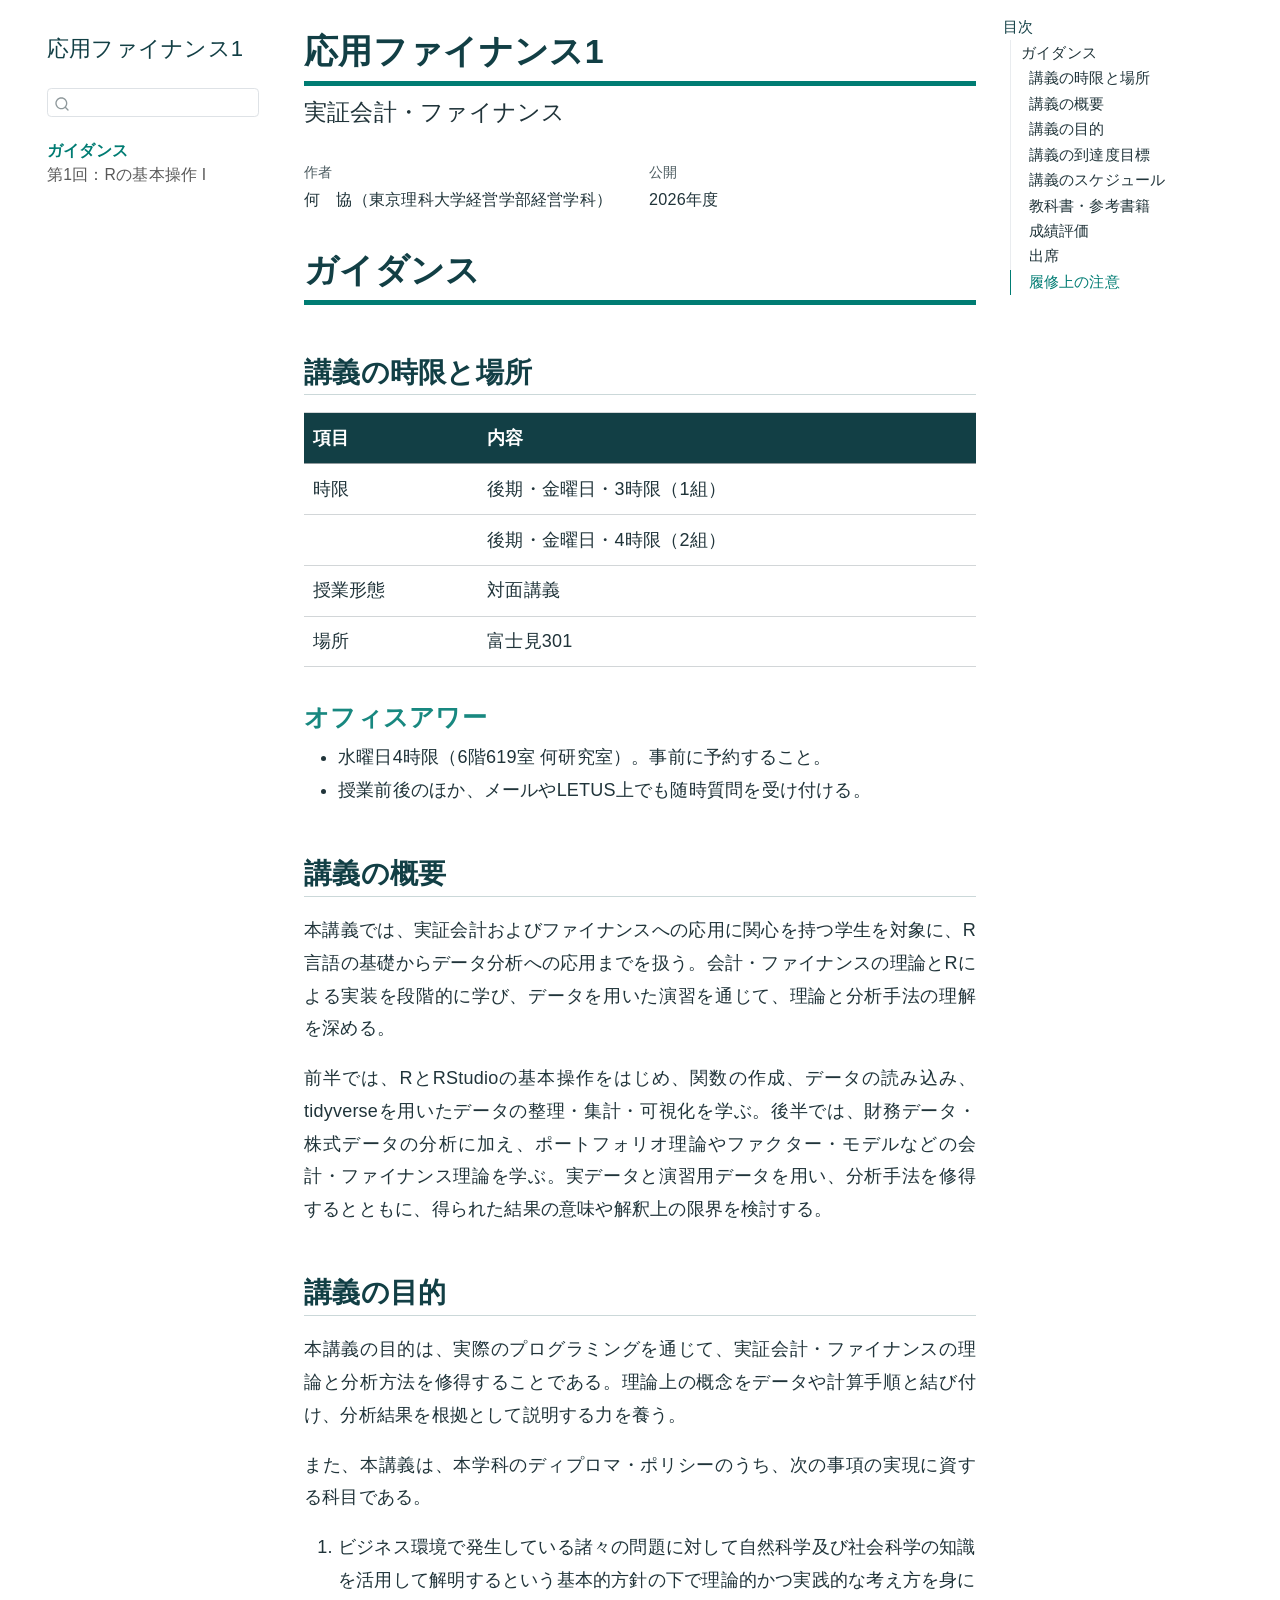
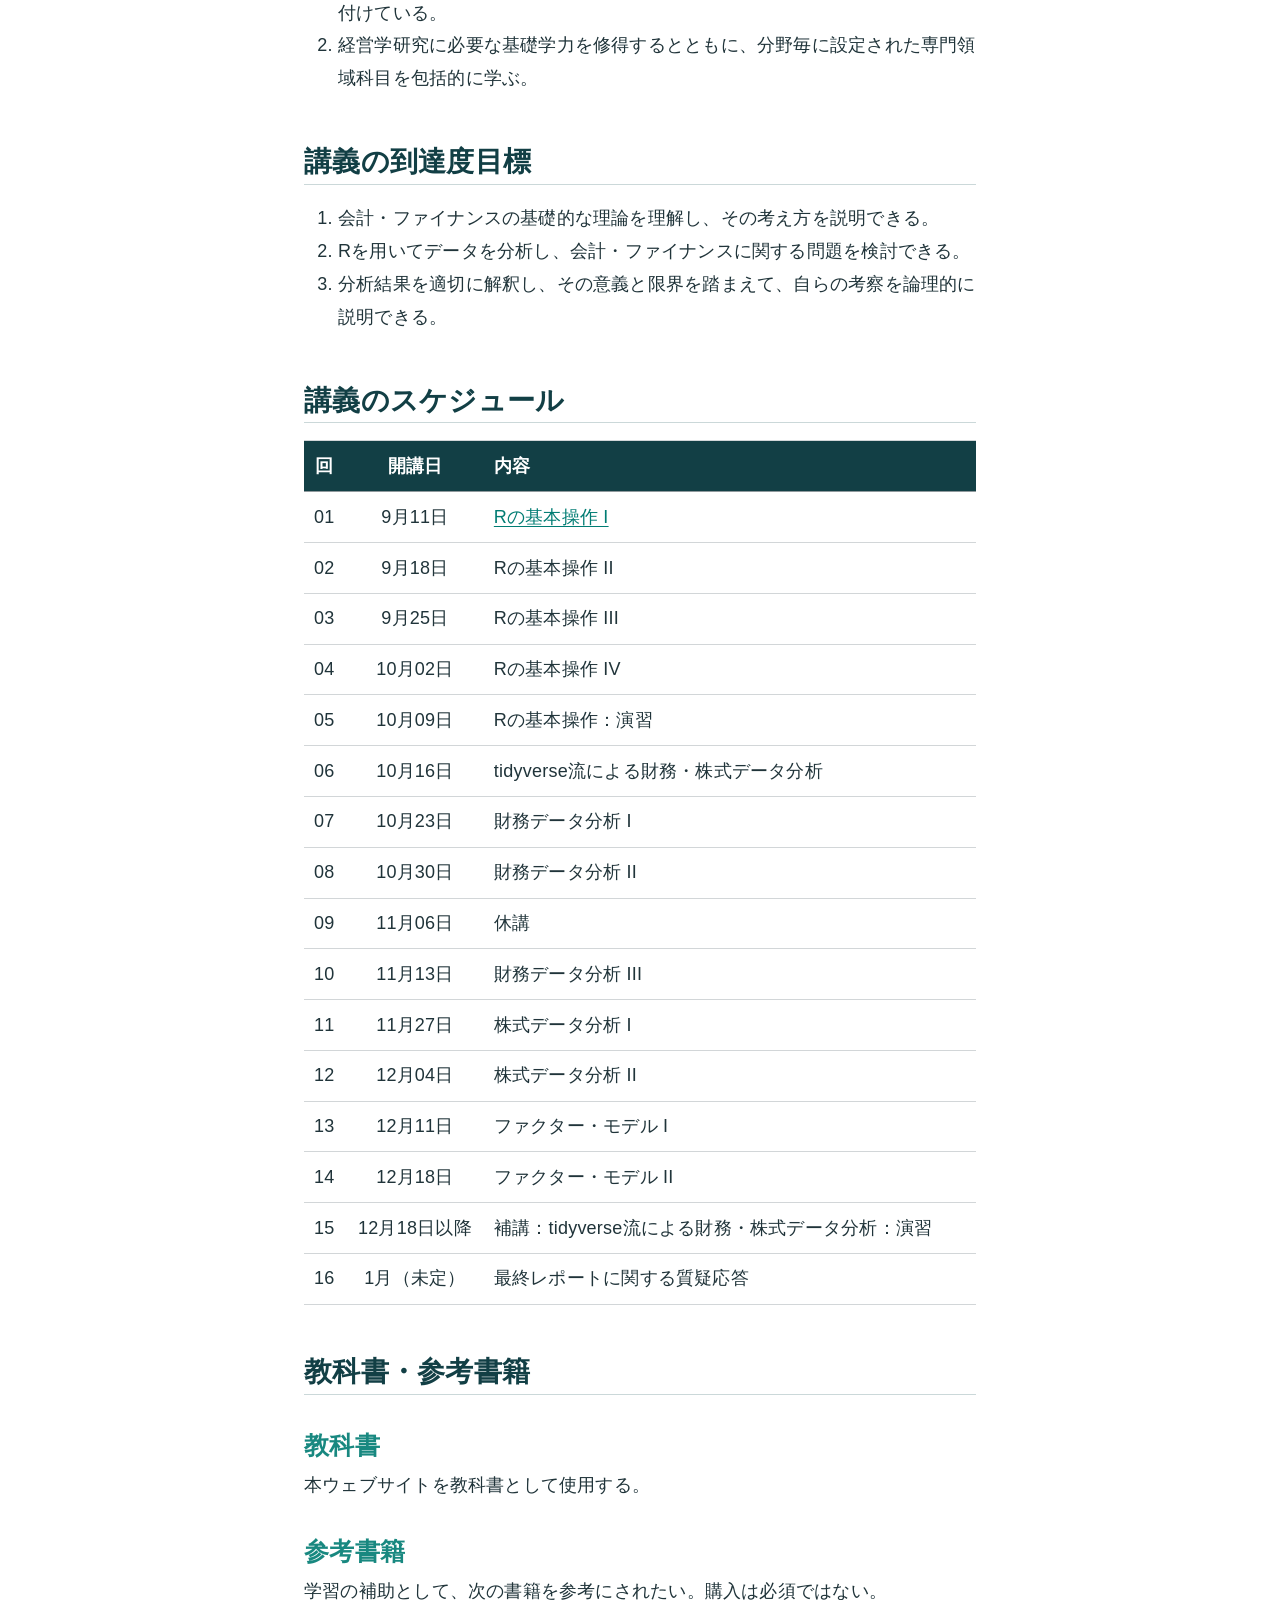
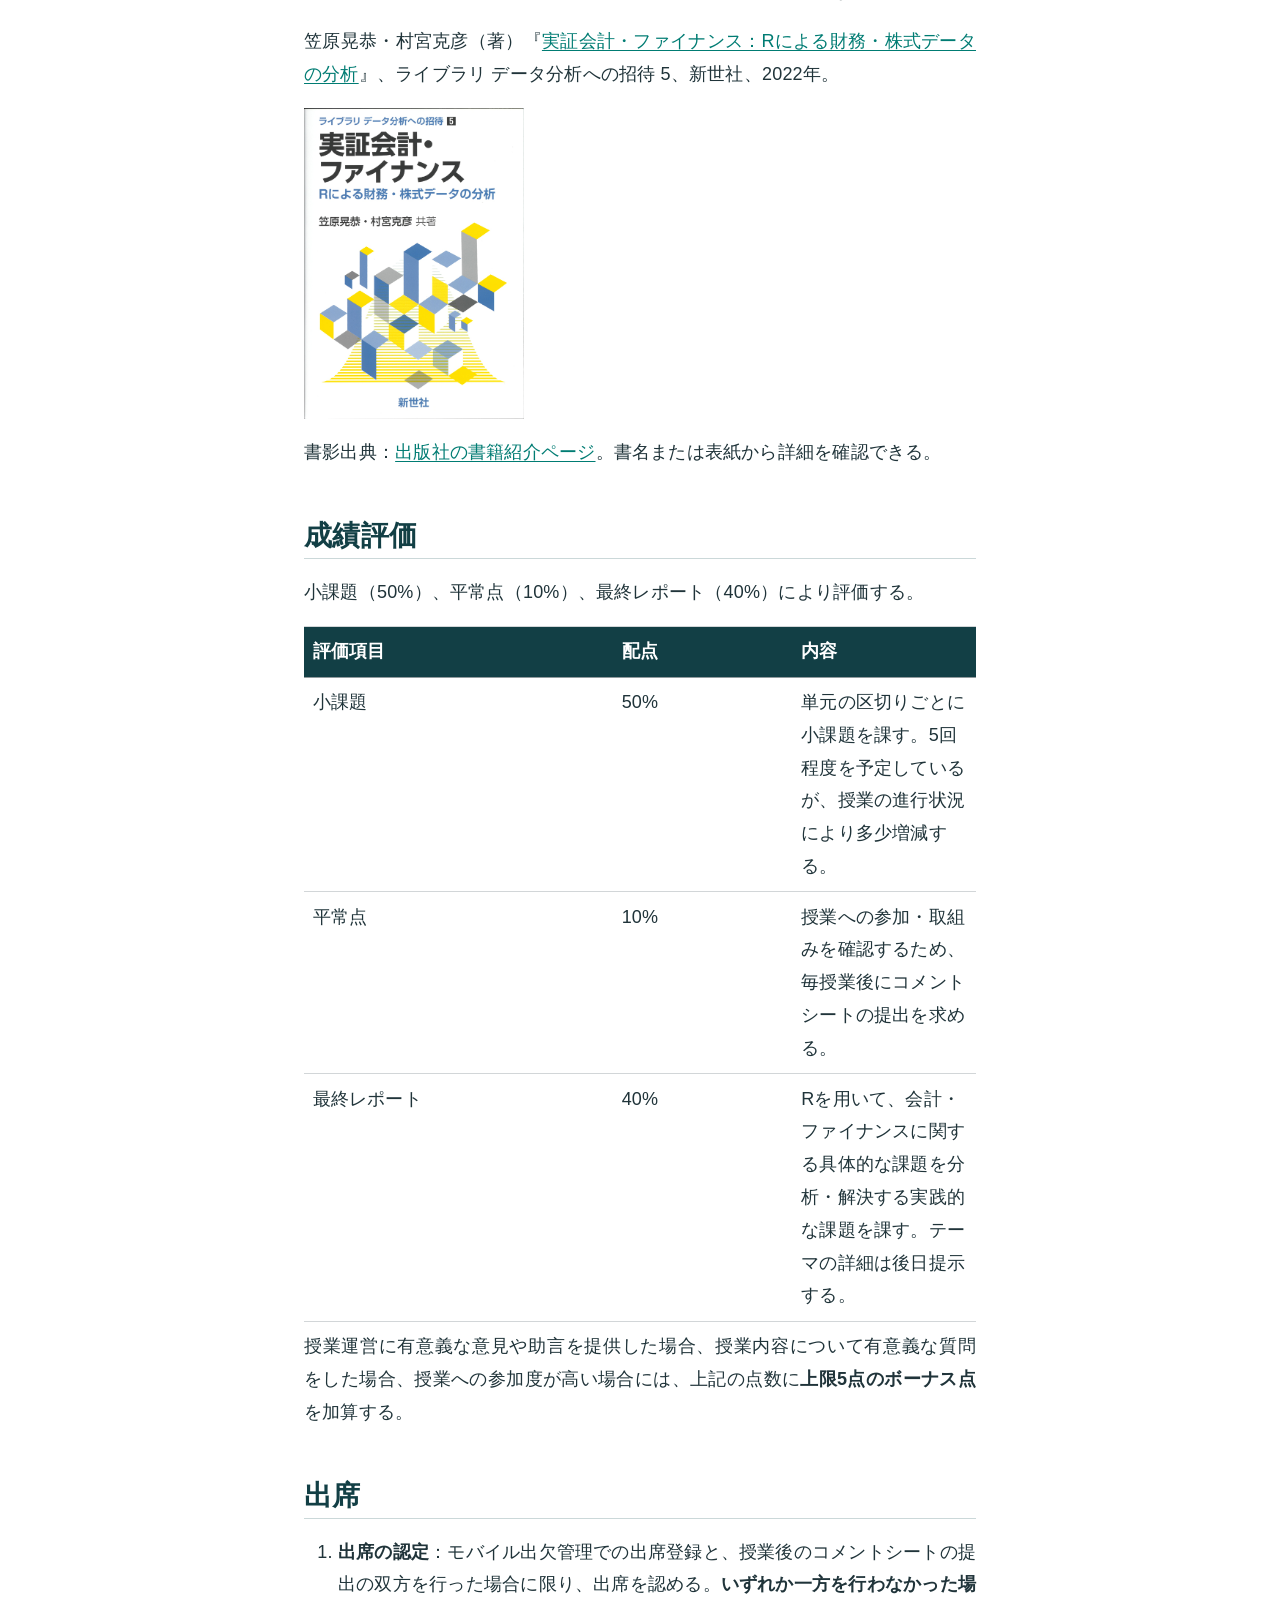
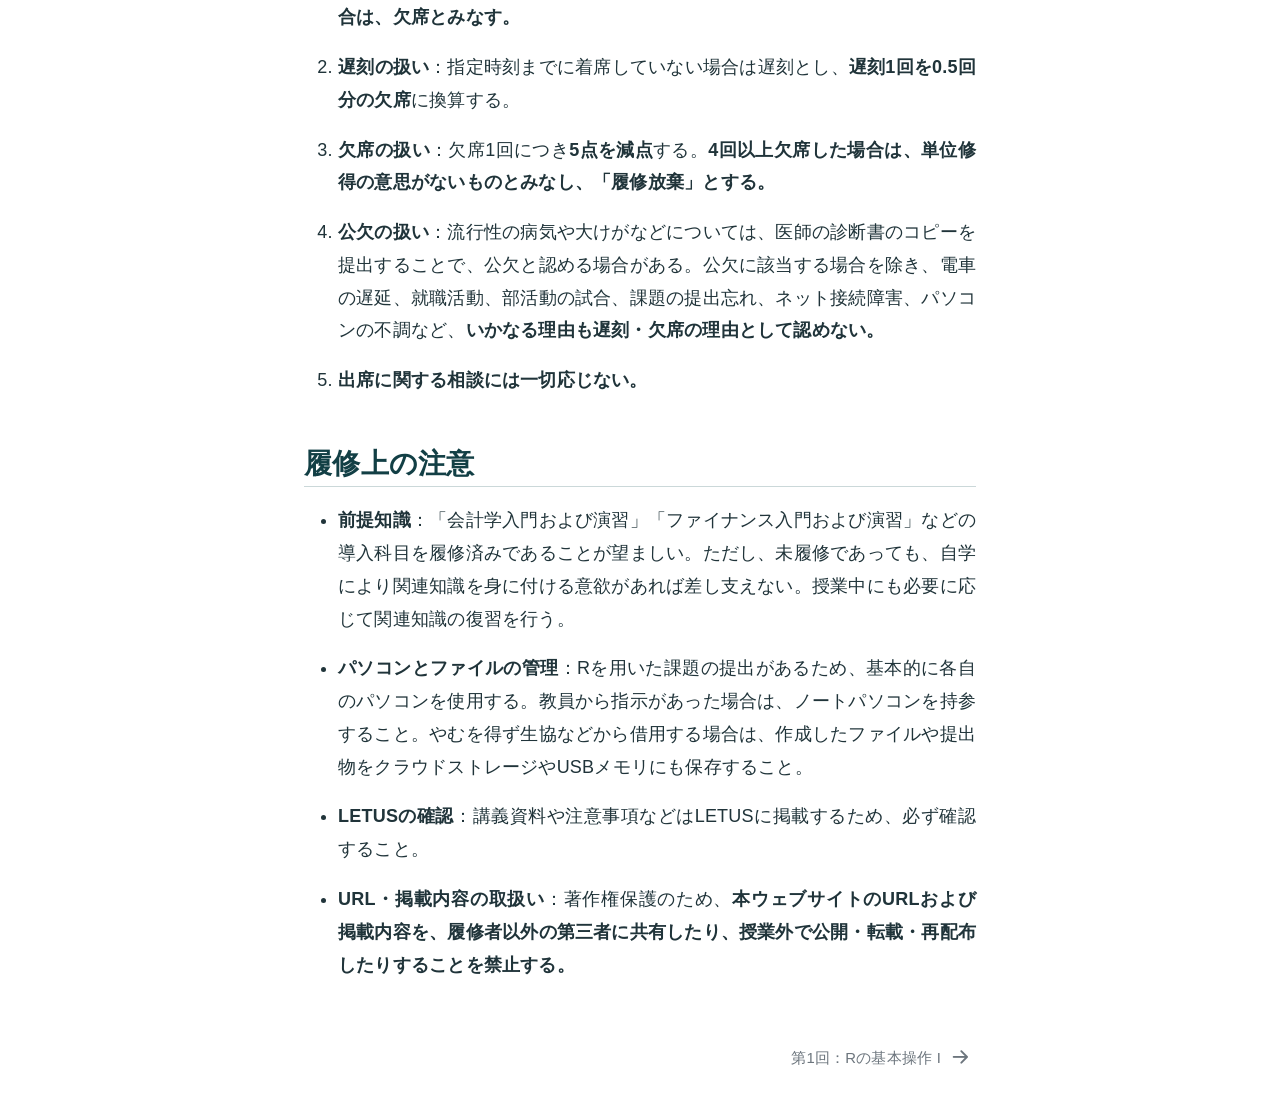
==== index.html @ 4b72900d "Clarify class times for groups 1 and 2" ====
<!DOCTYPE html>
<html xmlns="http://www.w3.org/1999/xhtml" lang="ja" xml:lang="ja"><head>

<meta charset="utf-8">
<meta name="generator" content="quarto-1.10.18">

<meta name="viewport" content="width=device-width, initial-scale=1.0, user-scalable=yes">

<meta name="author" content="何　協（東京理科大学経営学部経営学科）">

<title>応用ファイナンス1</title>
<style>
/* Default styles provided by pandoc.
** See https://pandoc.org/MANUAL.html#variables-for-html for config info.
*/
span.smallcaps{font-variant: small-caps;}
div.columns{display: flex; gap: 1.5em;}
div.column{flex: auto;}
@media screen {
div.columns{gap: min(4vw, 1.5em);}
div.column{overflow-x: auto;}
}
div.hanging-indent{margin-left: 1.5em; text-indent: -1.5em;}
ul.task-list{list-style: none;}
ul.task-list li input[type="checkbox"] {
  width: 0.8em;
  margin: 0 0.8em 0.2em -1em; /* quarto-specific, see https://github.com/quarto-dev/quarto-cli/issues/4556 */ 
  vertical-align: middle;
}
</style>


<script src="site_libs/quarto-nav/quarto-nav.js"></script>
<script src="site_libs/quarto-nav/headroom.min.js"></script>
<script src="site_libs/clipboard/clipboard.min.js"></script>
<script src="site_libs/quarto-search/autocomplete.umd.js"></script>
<script src="site_libs/quarto-search/fuse.min.js"></script>
<script src="site_libs/quarto-search/quarto-search.js"></script>
<meta name="quarto:offset" content="./">
<link href="./lessons/01/index.html" rel="next">
<script src="site_libs/quarto-html/quarto.js" type="module"></script>
<script src="site_libs/quarto-html/tabsets/tabsets.js" type="module"></script>
<script src="site_libs/quarto-html/popper.min.js"></script>
<script src="site_libs/quarto-html/tippy.umd.min.js"></script>
<script src="site_libs/quarto-html/anchor.min.js"></script>
<link href="site_libs/quarto-html/tippy.css" rel="stylesheet">
<link href="site_libs/quarto-html/quarto-syntax-highlighting-37294f0e61b532b0f7ebd5ccc0471b30.css" rel="stylesheet" id="quarto-text-highlighting-styles">
<script src="site_libs/bootstrap/bootstrap.min.js"></script>
<link href="site_libs/bootstrap/bootstrap-icons.css" rel="stylesheet">
<link href="site_libs/bootstrap/bootstrap-c2e880a5cb14d7a116eba1e73095a7f8.min.css" rel="stylesheet" append-hash="true" id="quarto-bootstrap" data-mode="light">
<script id="quarto-search-options" type="application/json">{
  "location": "sidebar",
  "copy-button": false,
  "collapse-after": 3,
  "panel-placement": "start",
  "type": "textbox",
  "limit": 50,
  "keyboard-shortcut": [
    "f",
    "/",
    "s"
  ],
  "language": {
    "search-no-results-text": "一致なし",
    "search-matching-documents-text": "一致した文書",
    "search-copy-link-title": "検索へのリンクをコピー",
    "search-hide-matches-text": "追加の検索結果を非表示",
    "search-more-match-text": "追加の検索結果",
    "search-more-matches-text": "追加の検索結果",
    "search-clear-button-title": "消去",
    "search-text-placeholder": "",
    "search-detached-cancel-button-title": "取消",
    "search-submit-button-title": "検索",
    "search-label": "サーチ"
  }
}</script>
<style>html{ scroll-behavior: smooth; }</style>


</head>

<body class="nav-sidebar floating quarto-light">

<div id="quarto-search-results"></div>
  <header id="quarto-header" class="headroom fixed-top">
  <nav class="quarto-secondary-nav">
    <div class="container-fluid d-flex">
      <button type="button" class="quarto-btn-toggle btn" data-bs-toggle="collapse" role="button" data-bs-target=".quarto-sidebar-collapse-item" aria-controls="quarto-sidebar" aria-expanded="false" aria-label="サイドバーを切り替える" onclick="if (window.quartoToggleHeadroom) { window.quartoToggleHeadroom(); }">
        <i class="bi bi-layout-text-sidebar-reverse"></i>
      </button>
        <nav class="quarto-page-breadcrumbs" aria-label="breadcrumb"><ol class="breadcrumb"><li class="breadcrumb-item"><a href="./index.html">ガイダンス</a></li></ol></nav>
        <a class="flex-grow-1" role="navigation" data-bs-toggle="collapse" data-bs-target=".quarto-sidebar-collapse-item" aria-controls="quarto-sidebar" aria-expanded="false" aria-label="サイドバーを切り替える" onclick="if (window.quartoToggleHeadroom) { window.quartoToggleHeadroom(); }">      
        </a>
      <button type="button" class="btn quarto-search-button" aria-label="サーチ" onclick="window.quartoOpenSearch();">
        <i class="bi bi-search"></i>
      </button>
    </div>
  </nav>
</header>
<!-- content -->
<div id="quarto-content" class="quarto-container page-columns page-rows-contents page-layout-article">
<!-- sidebar -->
  <nav id="quarto-sidebar" class="sidebar collapse collapse-horizontal quarto-sidebar-collapse-item sidebar-navigation floating overflow-auto">
    <div class="pt-lg-2 mt-2 text-left sidebar-header">
    <div class="sidebar-title mb-0 py-0">
      <a href="./">応用ファイナンス1</a> 
    </div>
      </div>
        <div class="mt-2 flex-shrink-0 align-items-center">
        <div class="sidebar-search">
        <div id="quarto-search" class="" title="サーチ"></div>
        </div>
        </div>
    <div class="sidebar-menu-container"> 
    <ul class="list-unstyled mt-1">
        <li class="sidebar-item">
  <div class="sidebar-item-container"> 
  <a href="./index.html" class="sidebar-item-text sidebar-link active">
 <span class="menu-text">ガイダンス</span></a>
  </div>
</li>
        <li class="sidebar-item">
  <div class="sidebar-item-container"> 
  <a href="./lessons/01/index.html" class="sidebar-item-text sidebar-link">
 <span class="menu-text">第1回：Rの基本操作 I</span></a>
  </div>
</li>
    </ul>
    </div>
</nav>
<div id="quarto-sidebar-glass" class="quarto-sidebar-collapse-item" data-bs-toggle="collapse" data-bs-target=".quarto-sidebar-collapse-item"></div>
<!-- margin-sidebar -->
    <div id="quarto-margin-sidebar" class="sidebar margin-sidebar">
        <nav id="TOC" role="doc-toc" class="toc-active">
    <h2 id="toc-title">目次</h2>
   
  <ul>
  <li><a href="#ガイダンス" id="toc-ガイダンス" class="nav-link active" data-scroll-target="#ガイダンス">ガイダンス</a>
  <ul class="collapse">
  <li><a href="#講義の時限と場所" id="toc-講義の時限と場所" class="nav-link" data-scroll-target="#講義の時限と場所">講義の時限と場所</a>
  <ul class="collapse">
  <li><a href="#オフィスアワー" id="toc-オフィスアワー" class="nav-link" data-scroll-target="#オフィスアワー">オフィスアワー</a></li>
  </ul></li>
  <li><a href="#講義の概要" id="toc-講義の概要" class="nav-link" data-scroll-target="#講義の概要">講義の概要</a></li>
  <li><a href="#講義の目的" id="toc-講義の目的" class="nav-link" data-scroll-target="#講義の目的">講義の目的</a></li>
  <li><a href="#講義の到達度目標" id="toc-講義の到達度目標" class="nav-link" data-scroll-target="#講義の到達度目標">講義の到達度目標</a></li>
  <li><a href="#講義のスケジュール" id="toc-講義のスケジュール" class="nav-link" data-scroll-target="#講義のスケジュール">講義のスケジュール</a></li>
  <li><a href="#教科書参考書籍" id="toc-教科書参考書籍" class="nav-link" data-scroll-target="#教科書参考書籍">教科書・参考書籍</a>
  <ul class="collapse">
  <li><a href="#教科書" id="toc-教科書" class="nav-link" data-scroll-target="#教科書">教科書</a></li>
  <li><a href="#参考書籍" id="toc-参考書籍" class="nav-link" data-scroll-target="#参考書籍">参考書籍</a></li>
  </ul></li>
  <li><a href="#成績評価" id="toc-成績評価" class="nav-link" data-scroll-target="#成績評価">成績評価</a></li>
  <li><a href="#出席" id="toc-出席" class="nav-link" data-scroll-target="#出席">出席</a></li>
  <li><a href="#履修上の注意" id="toc-履修上の注意" class="nav-link" data-scroll-target="#履修上の注意">履修上の注意</a></li>
  </ul></li>
  </ul>
</nav>
    </div>
<!-- main -->
<main class="content" id="quarto-document-content">

<header id="title-block-header" class="quarto-title-block default">
<div class="quarto-title">
<h1 class="title">応用ファイナンス1</h1>
<p class="subtitle lead">実証会計・ファイナンス</p>
</div>



<div class="quarto-title-meta">

    <div>
    <div class="quarto-title-meta-heading">作者</div>
    <div class="quarto-title-meta-contents">
             <p>何　協（東京理科大学経営学部経営学科） </p>
          </div>
  </div>
    
    <div>
    <div class="quarto-title-meta-heading">公開</div>
    <div class="quarto-title-meta-contents">
      <p class="date">2026年度</p>
    </div>
  </div>
  
    
  </div>
  


</header>


<section id="ガイダンス" class="level1 unnumbered">
<h1 class="unnumbered">ガイダンス</h1>
<section id="講義の時限と場所" class="level2">
<h2 class="anchored" data-anchor-id="講義の時限と場所">講義の時限と場所</h2>
<table class="caption-top table">
<thead>
<tr class="header">
<th>項目</th>
<th>内容</th>
</tr>
</thead>
<tbody>
<tr class="odd">
<td>時限</td>
<td>後期・金曜日・3時限（1組）</td>
</tr>
<tr class="even">
<td></td>
<td>後期・金曜日・4時限（2組）</td>
</tr>
<tr class="odd">
<td>授業形態</td>
<td>対面講義</td>
</tr>
<tr class="even">
<td>場所</td>
<td>富士見301</td>
</tr>
</tbody>
</table>
<section id="オフィスアワー" class="level3">
<h3 class="anchored" data-anchor-id="オフィスアワー">オフィスアワー</h3>
<ul>
<li>水曜日4時限（6階619室 何研究室）。事前に予約すること。</li>
<li>授業前後のほか、メールやLETUS上でも随時質問を受け付ける。</li>
</ul>
</section>
</section>
<section id="講義の概要" class="level2">
<h2 class="anchored" data-anchor-id="講義の概要">講義の概要</h2>
<p>本講義では、実証会計およびファイナンスへの応用に関心を持つ学生を対象に、R言語の基礎からデータ分析への応用までを扱う。会計・ファイナンスの理論とRによる実装を段階的に学び、データを用いた演習を通じて、理論と分析手法の理解を深める。</p>
<p>前半では、RとRStudioの基本操作をはじめ、関数の作成、データの読み込み、tidyverseを用いたデータの整理・集計・可視化を学ぶ。後半では、財務データ・株式データの分析に加え、ポートフォリオ理論やファクター・モデルなどの会計・ファイナンス理論を学ぶ。実データと演習用データを用い、分析手法を修得するとともに、得られた結果の意味や解釈上の限界を検討する。</p>
</section>
<section id="講義の目的" class="level2">
<h2 class="anchored" data-anchor-id="講義の目的">講義の目的</h2>
<p>本講義の目的は、実際のプログラミングを通じて、実証会計・ファイナンスの理論と分析方法を修得することである。理論上の概念をデータや計算手順と結び付け、分析結果を根拠として説明する力を養う。</p>
<p>また、本講義は、本学科のディプロマ・ポリシーのうち、次の事項の実現に資する科目である。</p>
<ol type="1">
<li>ビジネス環境で発生している諸々の問題に対して自然科学及び社会科学の知識を活用して解明するという基本的方針の下で理論的かつ実践的な考え方を身に付けている。</li>
<li>経営学研究に必要な基礎学力を修得するとともに、分野毎に設定された専門領域科目を包括的に学ぶ。</li>
</ol>
</section>
<section id="講義の到達度目標" class="level2">
<h2 class="anchored" data-anchor-id="講義の到達度目標">講義の到達度目標</h2>
<ol type="1">
<li>会計・ファイナンスの基礎的な理論を理解し、その考え方を説明できる。</li>
<li>Rを用いてデータを分析し、会計・ファイナンスに関する問題を検討できる。</li>
<li>分析結果を適切に解釈し、その意義と限界を踏まえて、自らの考察を論理的に説明できる。</li>
</ol>
</section>
<section id="講義のスケジュール" class="level2">
<h2 class="anchored" data-anchor-id="講義のスケジュール">講義のスケジュール</h2>
<table class="caption-top table">
<thead>
<tr class="header">
<th style="text-align: center;">回</th>
<th style="text-align: center;">開講日</th>
<th>内容</th>
</tr>
</thead>
<tbody>
<tr class="odd">
<td style="text-align: center;">01</td>
<td style="text-align: center;">9月11日</td>
<td><a href="./lessons/01/index.html">Rの基本操作 I</a></td>
</tr>
<tr class="even">
<td style="text-align: center;">02</td>
<td style="text-align: center;">9月18日</td>
<td>Rの基本操作 II</td>
</tr>
<tr class="odd">
<td style="text-align: center;">03</td>
<td style="text-align: center;">9月25日</td>
<td>Rの基本操作 III</td>
</tr>
<tr class="even">
<td style="text-align: center;">04</td>
<td style="text-align: center;">10月02日</td>
<td>Rの基本操作 IV</td>
</tr>
<tr class="odd">
<td style="text-align: center;">05</td>
<td style="text-align: center;">10月09日</td>
<td>Rの基本操作：演習</td>
</tr>
<tr class="even">
<td style="text-align: center;">06</td>
<td style="text-align: center;">10月16日</td>
<td>tidyverse流による財務・株式データ分析</td>
</tr>
<tr class="odd">
<td style="text-align: center;">07</td>
<td style="text-align: center;">10月23日</td>
<td>財務データ分析 I</td>
</tr>
<tr class="even">
<td style="text-align: center;">08</td>
<td style="text-align: center;">10月30日</td>
<td>財務データ分析 II</td>
</tr>
<tr class="odd">
<td style="text-align: center;">09</td>
<td style="text-align: center;">11月06日</td>
<td>休講</td>
</tr>
<tr class="even">
<td style="text-align: center;">10</td>
<td style="text-align: center;">11月13日</td>
<td>財務データ分析 III</td>
</tr>
<tr class="odd">
<td style="text-align: center;">11</td>
<td style="text-align: center;">11月27日</td>
<td>株式データ分析 I</td>
</tr>
<tr class="even">
<td style="text-align: center;">12</td>
<td style="text-align: center;">12月04日</td>
<td>株式データ分析 II</td>
</tr>
<tr class="odd">
<td style="text-align: center;">13</td>
<td style="text-align: center;">12月11日</td>
<td>ファクター・モデル I</td>
</tr>
<tr class="even">
<td style="text-align: center;">14</td>
<td style="text-align: center;">12月18日</td>
<td>ファクター・モデル II</td>
</tr>
<tr class="odd">
<td style="text-align: center;">15</td>
<td style="text-align: center;">12月18日以降</td>
<td>補講：tidyverse流による財務・株式データ分析：演習</td>
</tr>
<tr class="even">
<td style="text-align: center;">16</td>
<td style="text-align: center;">1月（未定）</td>
<td>最終レポートに関する質疑応答</td>
</tr>
</tbody>
</table>
</section>
<section id="教科書参考書籍" class="level2">
<h2 class="anchored" data-anchor-id="教科書参考書籍">教科書・参考書籍</h2>
<section id="教科書" class="level3">
<h3 class="anchored" data-anchor-id="教科書">教科書</h3>
<p>本ウェブサイトを教科書として使用する。</p>
</section>
<section id="参考書籍" class="level3">
<h3 class="anchored" data-anchor-id="参考書籍">参考書籍</h3>
<p>学習の補助として、次の書籍を参考にされたい。購入は必須ではない。</p>
<p>笠原晃恭・村宮克彦（著）『<a href="https://www.saiensu.co.jp/search/?isbn=978-4-88384-349-7&amp;y=2022">実証会計・ファイナンス：Rによる財務・株式データの分析</a>』、ライブラリ データ分析への招待 5、新世社、2022年。</p>
<p><a href="https://www.saiensu.co.jp/search/?isbn=978-4-88384-349-7&amp;y=2022"><img src="images/empirical-accounting-finance-cover.jpg" class="img-fluid" alt="笠原晃恭・村宮克彦著『実証会計・ファイナンス：Rによる財務・株式データの分析』の表紙" width="220"></a></p>
<p>書影出典：<a href="https://www.saiensu.co.jp/search/?isbn=978-4-88384-349-7&amp;y=2022">出版社の書籍紹介ページ</a>。書名または表紙から詳細を確認できる。</p>
</section>
</section>
<section id="成績評価" class="level2">
<h2 class="anchored" data-anchor-id="成績評価">成績評価</h2>
<p>小課題（50%）、平常点（10%）、最終レポート（40%）により評価する。</p>
<table class="caption-top table">
<colgroup>
<col style="width: 27%">
<col style="width: 45%">
<col style="width: 27%">
</colgroup>
<thead>
<tr class="header">
<th>評価項目</th>
<th style="text-align: center;">配点</th>
<th>内容</th>
</tr>
</thead>
<tbody>
<tr class="odd">
<td>小課題</td>
<td style="text-align: center;">50%</td>
<td>単元の区切りごとに小課題を課す。5回程度を予定しているが、授業の進行状況により多少増減する。</td>
</tr>
<tr class="even">
<td>平常点</td>
<td style="text-align: center;">10%</td>
<td>授業への参加・取組みを確認するため、毎授業後にコメントシートの提出を求める。</td>
</tr>
<tr class="odd">
<td>最終レポート</td>
<td style="text-align: center;">40%</td>
<td>Rを用いて、会計・ファイナンスに関する具体的な課題を分析・解決する実践的な課題を課す。テーマの詳細は後日提示する。</td>
</tr>
</tbody>
</table>
<p>授業運営に有意義な意見や助言を提供した場合、授業内容について有意義な質問をした場合、授業への参加度が高い場合には、上記の点数に<strong>上限5点のボーナス点</strong>を加算する。</p>
</section>
<section id="出席" class="level2">
<h2 class="anchored" data-anchor-id="出席">出席</h2>
<ol type="1">
<li><p><strong>出席の認定</strong>：モバイル出欠管理での出席登録と、授業後のコメントシートの提出の双方を行った場合に限り、出席を認める。<strong>いずれか一方を行わなかった場合は、欠席とみなす。</strong></p></li>
<li><p><strong>遅刻の扱い</strong>：指定時刻までに着席していない場合は遅刻とし、<strong>遅刻1回を0.5回分の欠席</strong>に換算する。</p></li>
<li><p><strong>欠席の扱い</strong>：欠席1回につき<strong>5点を減点</strong>する。<strong>4回以上欠席した場合は、単位修得の意思がないものとみなし、「履修放棄」とする。</strong></p></li>
<li><p><strong>公欠の扱い</strong>：流行性の病気や大けがなどについては、医師の診断書のコピーを提出することで、公欠と認める場合がある。公欠に該当する場合を除き、電車の遅延、就職活動、部活動の試合、課題の提出忘れ、ネット接続障害、パソコンの不調など、<strong>いかなる理由も遅刻・欠席の理由として認めない。</strong></p></li>
<li><p><strong>出席に関する相談には一切応じない。</strong></p></li>
</ol>
</section>
<section id="履修上の注意" class="level2">
<h2 class="anchored" data-anchor-id="履修上の注意">履修上の注意</h2>
<ul>
<li><p><strong>前提知識</strong>：「会計学入門および演習」「ファイナンス入門および演習」などの導入科目を履修済みであることが望ましい。ただし、未履修であっても、自学により関連知識を身に付ける意欲があれば差し支えない。授業中にも必要に応じて関連知識の復習を行う。</p></li>
<li><p><strong>パソコンとファイルの管理</strong>：Rを用いた課題の提出があるため、基本的に各自のパソコンを使用する。教員から指示があった場合は、ノートパソコンを持参すること。やむを得ず生協などから借用する場合は、作成したファイルや提出物をクラウドストレージやUSBメモリにも保存すること。</p></li>
<li><p><strong>LETUSの確認</strong>：講義資料や注意事項などはLETUSに掲載するため、必ず確認すること。</p></li>
<li><p><strong>URL・掲載内容の取扱い</strong>：著作権保護のため、<strong>本ウェブサイトのURLおよび掲載内容を、履修者以外の第三者に共有したり、授業外で公開・転載・再配布したりすることを禁止する。</strong></p></li>
</ul>


</section>
</section>

</main> <!-- /main -->
<script id="quarto-html-after-body" type="application/javascript">
  window.document.addEventListener("DOMContentLoaded", function (event) {
    const icon = "";
    const anchorJS = new window.AnchorJS();
    anchorJS.options = {
      placement: 'right',
      icon: icon
    };
    anchorJS.add('.anchored');
    const isCodeAnnotation = (el) => {
      for (const clz of el.classList) {
        if (clz.startsWith('code-annotation-')) {                     
          return true;
        }
      }
      return false;
    }
    const onCopySuccess = function(e) {
      // button target
      const button = e.trigger;
      // don't keep focus
      button.blur();
      // flash "checked"
      button.classList.add('code-copy-button-checked');
      var currentTitle = button.getAttribute("title");
      button.setAttribute("title", "コピーしました");
      let tooltip;
      if (window.bootstrap) {
        button.setAttribute("data-bs-toggle", "tooltip");
        button.setAttribute("data-bs-placement", "left");
        button.setAttribute("data-bs-title", "コピーしました");
        tooltip = new bootstrap.Tooltip(button, 
          { trigger: "manual", 
            customClass: "code-copy-button-tooltip",
            offset: [0, -8]});
        tooltip.show();    
      }
      setTimeout(function() {
        if (tooltip) {
          tooltip.hide();
          button.removeAttribute("data-bs-title");
          button.removeAttribute("data-bs-toggle");
          button.removeAttribute("data-bs-placement");
        }
        button.setAttribute("title", currentTitle);
        button.classList.remove('code-copy-button-checked');
      }, 1000);
      // clear code selection
      e.clearSelection();
    }
    const getTextToCopy = function(trigger) {
      const outerScaffold = trigger.parentElement.cloneNode(true);
      const codeEl = outerScaffold.querySelector('code');
      for (const childEl of codeEl.children) {
        if (isCodeAnnotation(childEl)) {
          childEl.remove();
        }
      }
      return codeEl.innerText;
    }
    const clipboard = new window.ClipboardJS('.code-copy-button:not([data-in-quarto-modal])', {
      text: getTextToCopy
    });
    clipboard.on('success', onCopySuccess);
    if (window.document.getElementById('quarto-embedded-source-code-modal')) {
      const clipboardModal = new window.ClipboardJS('.code-copy-button[data-in-quarto-modal]', {
        text: getTextToCopy,
        container: window.document.getElementById('quarto-embedded-source-code-modal')
      });
      clipboardModal.on('success', onCopySuccess);
    }
      var localhostRegex = new RegExp(/^(?:http|https):\/\/localhost\:?[0-9]*\//);
      var mailtoRegex = new RegExp(/^mailto:/);
        var filterRegex = new RegExp('/' + window.location.host + '/');
      var isInternal = (href) => {
          return filterRegex.test(href) || localhostRegex.test(href) || mailtoRegex.test(href);
      }
      // Inspect non-navigation links and adorn them if external
     var links = window.document.querySelectorAll('a[href]:not(.nav-link):not(.navbar-brand):not(.toc-action):not(.sidebar-link):not(.sidebar-item-toggle):not(.pagination-link):not(.no-external):not([aria-hidden]):not(.dropdown-item):not(.quarto-navigation-tool):not(.about-link)');
      for (var i=0; i<links.length; i++) {
        const link = links[i];
        if (!isInternal(link.href)) {
          // undo the damage that might have been done by quarto-nav.js in the case of
          // links that we want to consider external
          if (link.dataset.originalHref !== undefined) {
            link.href = link.dataset.originalHref;
          }
        }
      }
    function tippyHover(el, contentFn, onTriggerFn, onUntriggerFn) {
      const config = {
        allowHTML: true,
        maxWidth: 500,
        delay: 100,
        arrow: false,
        appendTo: function(el) {
            return el.parentElement;
        },
        interactive: true,
        interactiveBorder: 10,
        theme: 'quarto',
        placement: 'bottom-start',
      };
      if (contentFn) {
        config.content = contentFn;
      }
      if (onTriggerFn) {
        config.onTrigger = onTriggerFn;
      }
      if (onUntriggerFn) {
        config.onUntrigger = onUntriggerFn;
      }
      window.tippy(el, config); 
    }
    const noterefs = window.document.querySelectorAll('a[role="doc-noteref"]');
    for (var i=0; i<noterefs.length; i++) {
      const ref = noterefs[i];
      tippyHover(ref, function() {
        // use id or data attribute instead here
        let href = ref.getAttribute('data-footnote-href') || ref.getAttribute('href');
        try { href = new URL(href).hash; } catch {}
        const id = href.replace(/^#\/?/, "");
        const note = window.document.getElementById(id);
        if (note) {
          return note.innerHTML;
        } else {
          return "";
        }
      });
    }
    const xrefs = window.document.querySelectorAll('a.quarto-xref');
    const processXRef = (id, note) => {
      // Strip column container classes
      const stripColumnClz = (el) => {
        el.classList.remove("page-full", "page-columns");
        if (el.children) {
          for (const child of el.children) {
            stripColumnClz(child);
          }
        }
      }
      stripColumnClz(note)
      if (id === null || id.startsWith('sec-')) {
        // Special case sections, only their first couple elements
        const container = document.createElement("div");
        if (note.children && note.children.length > 2) {
          container.appendChild(note.children[0].cloneNode(true));
          for (let i = 1; i < note.children.length; i++) {
            const child = note.children[i];
            if (child.tagName === "P" && child.innerText === "") {
              continue;
            } else {
              container.appendChild(child.cloneNode(true));
              break;
            }
          }
          if (window.Quarto?.typesetMath) {
            window.Quarto.typesetMath(container);
          }
          return container.innerHTML
        } else {
          if (window.Quarto?.typesetMath) {
            window.Quarto.typesetMath(note);
          }
          return note.innerHTML;
        }
      } else {
        // Remove any anchor links if they are present
        const anchorLink = note.querySelector('a.anchorjs-link');
        if (anchorLink) {
          anchorLink.remove();
        }
        if (window.Quarto?.typesetMath) {
          window.Quarto.typesetMath(note);
        }
        if (note.classList.contains("callout")) {
          return note.outerHTML;
        } else {
          return note.innerHTML;
        }
      }
    }
    for (var i=0; i<xrefs.length; i++) {
      const xref = xrefs[i];
      tippyHover(xref, undefined, function(instance) {
        instance.disable();
        let url = xref.getAttribute('href');
        let hash = undefined; 
        if (url.startsWith('#')) {
          hash = url;
        } else {
          try { hash = new URL(url).hash; } catch {}
        }
        if (hash) {
          const id = hash.replace(/^#\/?/, "");
          const note = window.document.getElementById(id);
          if (note !== null) {
            try {
              const html = processXRef(id, note.cloneNode(true));
              instance.setContent(html);
            } finally {
              instance.enable();
              instance.show();
            }
          } else {
            // See if we can fetch this
            fetch(url.split('#')[0])
            .then(res => res.text())
            .then(html => {
              const parser = new DOMParser();
              const htmlDoc = parser.parseFromString(html, "text/html");
              const note = htmlDoc.getElementById(id);
              if (note !== null) {
                const html = processXRef(id, note);
                instance.setContent(html);
              } 
            }).finally(() => {
              instance.enable();
              instance.show();
            });
          }
        } else {
          // See if we can fetch a full url (with no hash to target)
          // This is a special case and we should probably do some content thinning / targeting
          fetch(url)
          .then(res => res.text())
          .then(html => {
            const parser = new DOMParser();
            const htmlDoc = parser.parseFromString(html, "text/html");
            const note = htmlDoc.querySelector('main.content');
            if (note !== null) {
              // This should only happen for chapter cross references
              // (since there is no id in the URL)
              // remove the first header
              if (note.children.length > 0 && note.children[0].tagName === "HEADER") {
                note.children[0].remove();
              }
              const html = processXRef(null, note);
              instance.setContent(html);
            } 
          }).finally(() => {
            instance.enable();
            instance.show();
          });
        }
      }, function(instance) {
      });
    }
        let selectedAnnoteEl;
        const selectorForAnnotation = ( cell, annotation) => {
          let cellAttr = 'data-code-cell="' + cell + '"';
          let lineAttr = 'data-code-annotation="' +  annotation + '"';
          const selector = 'span[' + cellAttr + '][' + lineAttr + ']';
          return selector;
        }
        const selectCodeLines = (annoteEl) => {
          const doc = window.document;
          const targetCell = annoteEl.getAttribute("data-target-cell");
          const targetAnnotation = annoteEl.getAttribute("data-target-annotation");
          const annoteSpan = window.document.querySelector(selectorForAnnotation(targetCell, targetAnnotation));
          const lines = annoteSpan.getAttribute("data-code-lines").split(",");
          const lineIds = lines.map((line) => {
            return targetCell + "-" + line;
          })
          let top = null;
          let height = null;
          let parent = null;
          if (lineIds.length > 0) {
              //compute the position of the single el (top and bottom and make a div)
              const el = window.document.getElementById(lineIds[0]);
              top = el.offsetTop;
              height = el.offsetHeight;
              parent = el.parentElement.parentElement;
            if (lineIds.length > 1) {
              const lastEl = window.document.getElementById(lineIds[lineIds.length - 1]);
              const bottom = lastEl.offsetTop + lastEl.offsetHeight;
              height = bottom - top;
            }
            if (top !== null && height !== null && parent !== null) {
              // cook up a div (if necessary) and position it 
              let div = window.document.getElementById("code-annotation-line-highlight");
              if (div === null) {
                div = window.document.createElement("div");
                div.setAttribute("id", "code-annotation-line-highlight");
                div.style.position = 'absolute';
                parent.appendChild(div);
              }
              div.style.top = top - 2 + "px";
              div.style.height = height + 4 + "px";
              div.style.left = 0;
              let gutterDiv = window.document.getElementById("code-annotation-line-highlight-gutter");
              if (gutterDiv === null) {
                gutterDiv = window.document.createElement("div");
                gutterDiv.setAttribute("id", "code-annotation-line-highlight-gutter");
                gutterDiv.style.position = 'absolute';
                const codeCell = window.document.getElementById(targetCell);
                const gutter = codeCell.querySelector('.code-annotation-gutter');
                gutter.appendChild(gutterDiv);
              }
              gutterDiv.style.top = top - 2 + "px";
              gutterDiv.style.height = height + 4 + "px";
            }
            selectedAnnoteEl = annoteEl;
          }
        };
        const unselectCodeLines = () => {
          const elementsIds = ["code-annotation-line-highlight", "code-annotation-line-highlight-gutter"];
          elementsIds.forEach((elId) => {
            const div = window.document.getElementById(elId);
            if (div) {
              div.remove();
            }
          });
          selectedAnnoteEl = undefined;
        };
          // Handle positioning of the toggle
      window.addEventListener(
        "resize",
        throttle(() => {
          elRect = undefined;
          if (selectedAnnoteEl) {
            selectCodeLines(selectedAnnoteEl);
          }
        }, 10)
      );
      function throttle(fn, ms) {
      let throttle = false;
      let timer;
        return (...args) => {
          if(!throttle) { // first call gets through
              fn.apply(this, args);
              throttle = true;
          } else { // all the others get throttled
              if(timer) clearTimeout(timer); // cancel #2
              timer = setTimeout(() => {
                fn.apply(this, args);
                timer = throttle = false;
              }, ms);
          }
        };
      }
        // Attach click handler to the DT
        const annoteDls = window.document.querySelectorAll('dt[data-target-cell]');
        for (const annoteDlNode of annoteDls) {
          annoteDlNode.addEventListener('click', (event) => {
            const clickedEl = event.target;
            if (clickedEl !== selectedAnnoteEl) {
              unselectCodeLines();
              const activeEl = window.document.querySelector('dt[data-target-cell].code-annotation-active');
              if (activeEl) {
                activeEl.classList.remove('code-annotation-active');
              }
              selectCodeLines(clickedEl);
              clickedEl.classList.add('code-annotation-active');
            } else {
              // Unselect the line
              unselectCodeLines();
              clickedEl.classList.remove('code-annotation-active');
            }
          });
        }
    const findCites = (el) => {
      const parentEl = el.parentElement;
      if (parentEl) {
        const cites = parentEl.dataset.cites;
        if (cites) {
          return {
            el,
            cites: cites.split(' ')
          };
        } else {
          return findCites(el.parentElement)
        }
      } else {
        return undefined;
      }
    };
    var bibliorefs = window.document.querySelectorAll('a[role="doc-biblioref"]');
    for (var i=0; i<bibliorefs.length; i++) {
      const ref = bibliorefs[i];
      const citeInfo = findCites(ref);
      if (citeInfo) {
        tippyHover(citeInfo.el, function() {
          var popup = window.document.createElement('div');
          citeInfo.cites.forEach(function(cite) {
            var citeDiv = window.document.createElement('div');
            citeDiv.classList.add('hanging-indent');
            citeDiv.classList.add('csl-entry');
            var biblioDiv = window.document.getElementById('ref-' + cite);
            if (biblioDiv) {
              citeDiv.innerHTML = biblioDiv.innerHTML;
            }
            popup.appendChild(citeDiv);
          });
          return popup.innerHTML;
        });
      }
    }
  });
  </script>
<nav class="page-navigation">
  <div class="nav-page nav-page-previous">
  </div>
  <div class="nav-page nav-page-next">
      <a href="./lessons/01/index.html" class="pagination-link" aria-label="第1回：Rの基本操作 I">
        <span class="nav-page-text">第1回：Rの基本操作 I</span> <i class="bi bi-arrow-right-short"></i>
      </a>
  </div>
</nav>
</div> <!-- /content -->




<script src="site_libs/quarto-html/zenscroll-min.js"></script>
</body></html>
---- site_libs/quarto-html/tippy.css ----
.tippy-box[data-animation=fade][data-state=hidden]{opacity:0}[data-tippy-root]{max-width:calc(100vw - 10px)}.tippy-box{position:relative;background-color:#333;color:#fff;border-radius:4px;font-size:14px;line-height:1.4;white-space:normal;outline:0;transition-property:transform,visibility,opacity}.tippy-box[data-placement^=top]>.tippy-arrow{bottom:0}.tippy-box[data-placement^=top]>.tippy-arrow:before{bottom:-7px;left:0;border-width:8px 8px 0;border-top-color:initial;transform-origin:center top}.tippy-box[data-placement^=bottom]>.tippy-arrow{top:0}.tippy-box[data-placement^=bottom]>.tippy-arrow:before{top:-7px;left:0;border-width:0 8px 8px;border-bottom-color:initial;transform-origin:center bottom}.tippy-box[data-placement^=left]>.tippy-arrow{right:0}.tippy-box[data-placement^=left]>.tippy-arrow:before{border-width:8px 0 8px 8px;border-left-color:initial;right:-7px;transform-origin:center left}.tippy-box[data-placement^=right]>.tippy-arrow{left:0}.tippy-box[data-placement^=right]>.tippy-arrow:before{left:-7px;border-width:8px 8px 8px 0;border-right-color:initial;transform-origin:center right}.tippy-box[data-inertia][data-state=visible]{transition-timing-function:cubic-bezier(.54,1.5,.38,1.11)}.tippy-arrow{width:16px;height:16px;color:#333}.tippy-arrow:before{content:"";position:absolute;border-color:transparent;border-style:solid}.tippy-content{position:relative;padding:5px 9px;z-index:1}
---- site_libs/quarto-html/quarto-syntax-highlighting-37294f0e61b532b0f7ebd5ccc0471b30.css ----
/* quarto syntax highlight colors */
:root {
  --quarto-hl-ot-color: #003B4F;
  --quarto-hl-at-color: #657422;
  --quarto-hl-ss-color: #20794D;
  --quarto-hl-an-color: #5E5E5E;
  --quarto-hl-fu-color: #4758AB;
  --quarto-hl-st-color: #20794D;
  --quarto-hl-cf-color: #003B4F;
  --quarto-hl-op-color: #5E5E5E;
  --quarto-hl-er-color: #AD0000;
  --quarto-hl-bn-color: #AD0000;
  --quarto-hl-al-color: #AD0000;
  --quarto-hl-va-color: #111111;
  --quarto-hl-bu-color: inherit;
  --quarto-hl-ex-color: inherit;
  --quarto-hl-pp-color: #AD0000;
  --quarto-hl-in-color: #5E5E5E;
  --quarto-hl-vs-color: #20794D;
  --quarto-hl-wa-color: #5E5E5E;
  --quarto-hl-do-color: #5E5E5E;
  --quarto-hl-im-color: #00769E;
  --quarto-hl-ch-color: #20794D;
  --quarto-hl-dt-color: #AD0000;
  --quarto-hl-fl-color: #AD0000;
  --quarto-hl-co-color: #5E5E5E;
  --quarto-hl-cv-color: #5E5E5E;
  --quarto-hl-cn-color: #8f5902;
  --quarto-hl-sc-color: #5E5E5E;
  --quarto-hl-dv-color: #AD0000;
  --quarto-hl-kw-color: #003B4F;
}

/* other quarto variables */
:root {
  --quarto-font-monospace: "SFMono-Regular", "Cascadia Code", "Roboto Mono", monospace;
}

/* syntax highlight based on Pandoc's rules */
pre > code.sourceCode > span {
  color: #003B4F;
}

code.sourceCode > span {
  color: #003B4F;
}

div.sourceCode,
div.sourceCode pre.sourceCode {
  color: #003B4F;
}

/* Normal */
code span {
  color: #003B4F;
}

/* Alert */
code span.al {
  color: #AD0000;
  font-style: inherit;
}

/* Annotation */
code span.an {
  color: #5E5E5E;
  font-style: inherit;
}

/* Attribute */
code span.at {
  color: #657422;
  font-style: inherit;
}

/* BaseN */
code span.bn {
  color: #AD0000;
  font-style: inherit;
}

/* BuiltIn */
code span.bu {
  font-style: inherit;
}

/* ControlFlow */
code span.cf {
  color: #003B4F;
  font-weight: bold;
  font-style: inherit;
}

/* Char */
code span.ch {
  color: #20794D;
  font-style: inherit;
}

/* Constant */
code span.cn {
  color: #8f5902;
  font-style: inherit;
}

/* Comment */
code span.co {
  color: #5E5E5E;
  font-style: inherit;
}

/* CommentVar */
code span.cv {
  color: #5E5E5E;
  font-style: italic;
}

/* Documentation */
code span.do {
  color: #5E5E5E;
  font-style: italic;
}

/* DataType */
code span.dt {
  color: #AD0000;
  font-style: inherit;
}

/* DecVal */
code span.dv {
  color: #AD0000;
  font-style: inherit;
}

/* Error */
code span.er {
  color: #AD0000;
  font-style: inherit;
}

/* Extension */
code span.ex {
  font-style: inherit;
}

/* Float */
code span.fl {
  color: #AD0000;
  font-style: inherit;
}

/* Function */
code span.fu {
  color: #4758AB;
  font-style: inherit;
}

/* Import */
code span.im {
  color: #00769E;
  font-style: inherit;
}

/* Information */
code span.in {
  color: #5E5E5E;
  font-style: inherit;
}

/* Keyword */
code span.kw {
  color: #003B4F;
  font-weight: bold;
  font-style: inherit;
}

/* Operator */
code span.op {
  color: #5E5E5E;
  font-style: inherit;
}

/* Other */
code span.ot {
  color: #003B4F;
  font-style: inherit;
}

/* Preprocessor */
code span.pp {
  color: #AD0000;
  font-style: inherit;
}

/* SpecialChar */
code span.sc {
  color: #5E5E5E;
  font-style: inherit;
}

/* SpecialString */
code span.ss {
  color: #20794D;
  font-style: inherit;
}

/* String */
code span.st {
  color: #20794D;
  font-style: inherit;
}

/* Variable */
code span.va {
  color: #111111;
  font-style: inherit;
}

/* VerbatimString */
code span.vs {
  color: #20794D;
  font-style: inherit;
}

/* Warning */
code span.wa {
  color: #5E5E5E;
  font-style: italic;
}

.prevent-inlining {
  content: "</";
}

/*# sourceMappingURL=f71e860bfb44495ae39a9ea02bd759d4.css.map */
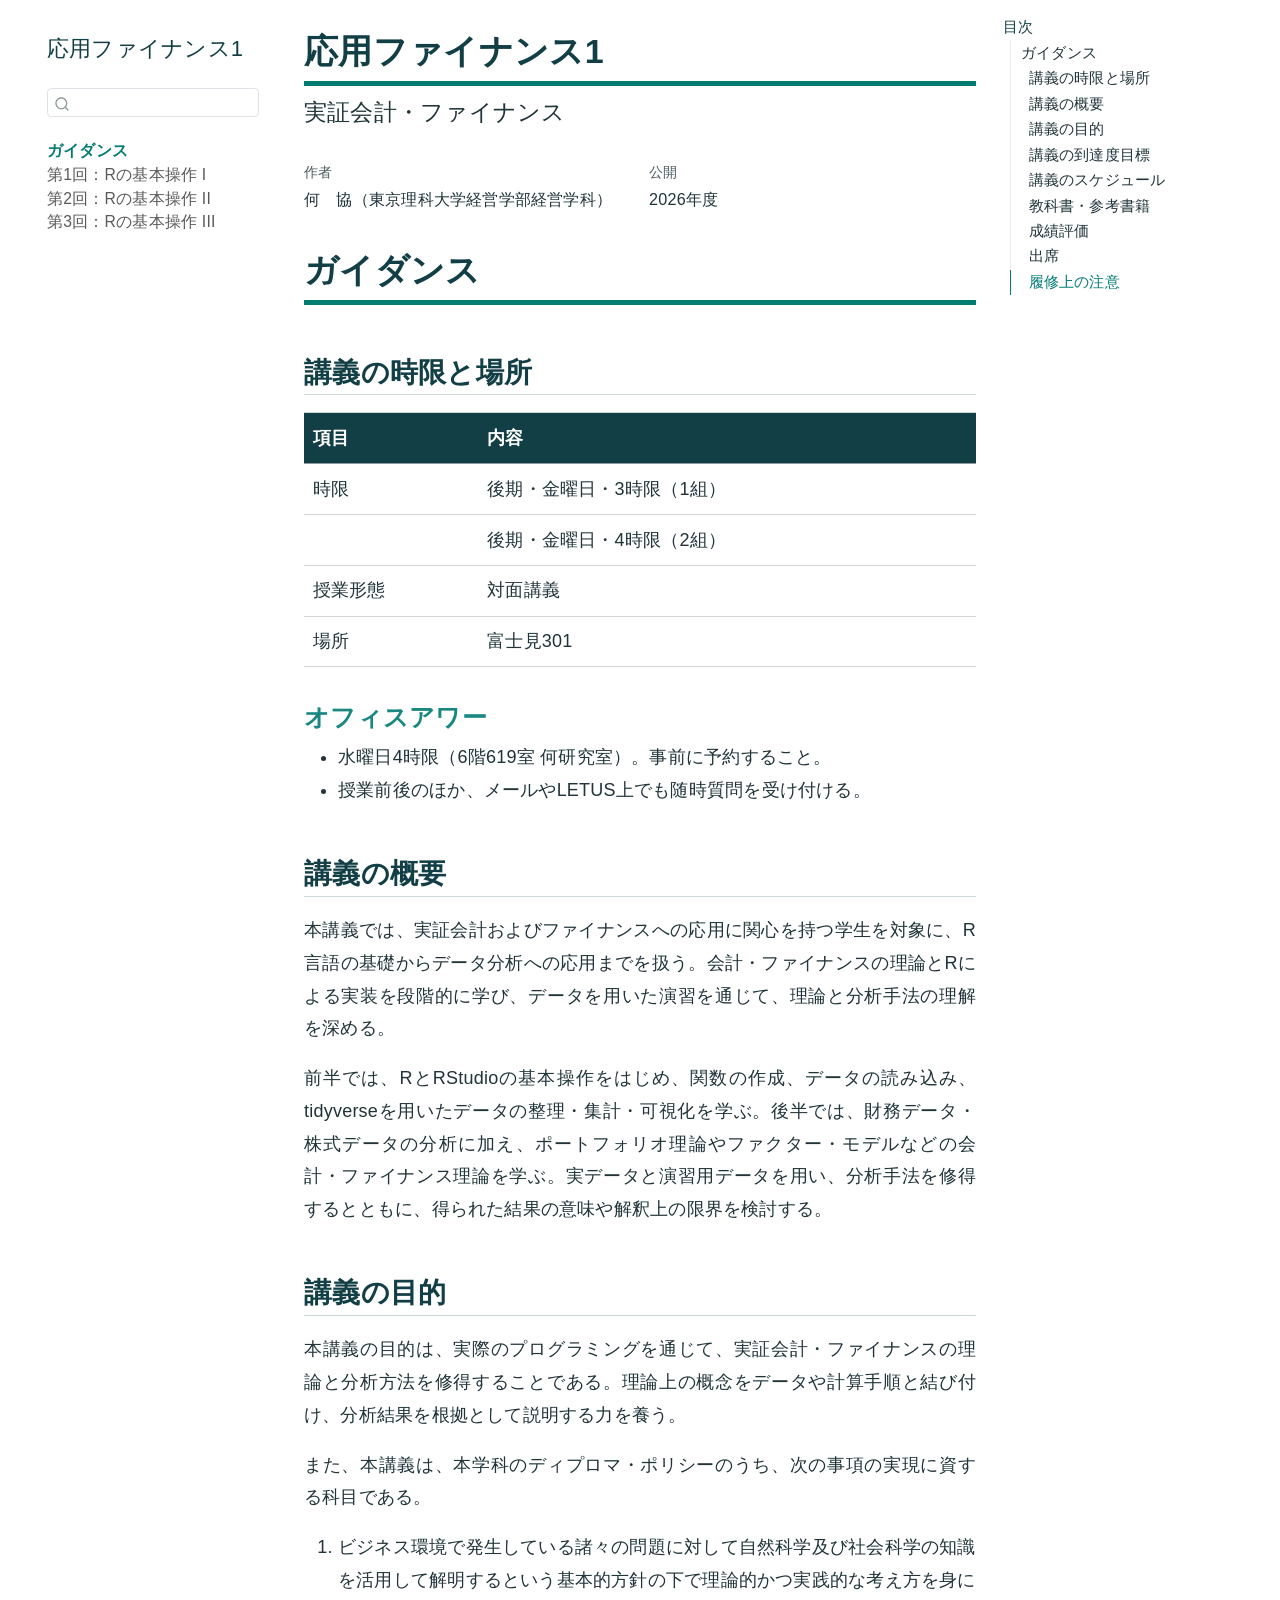
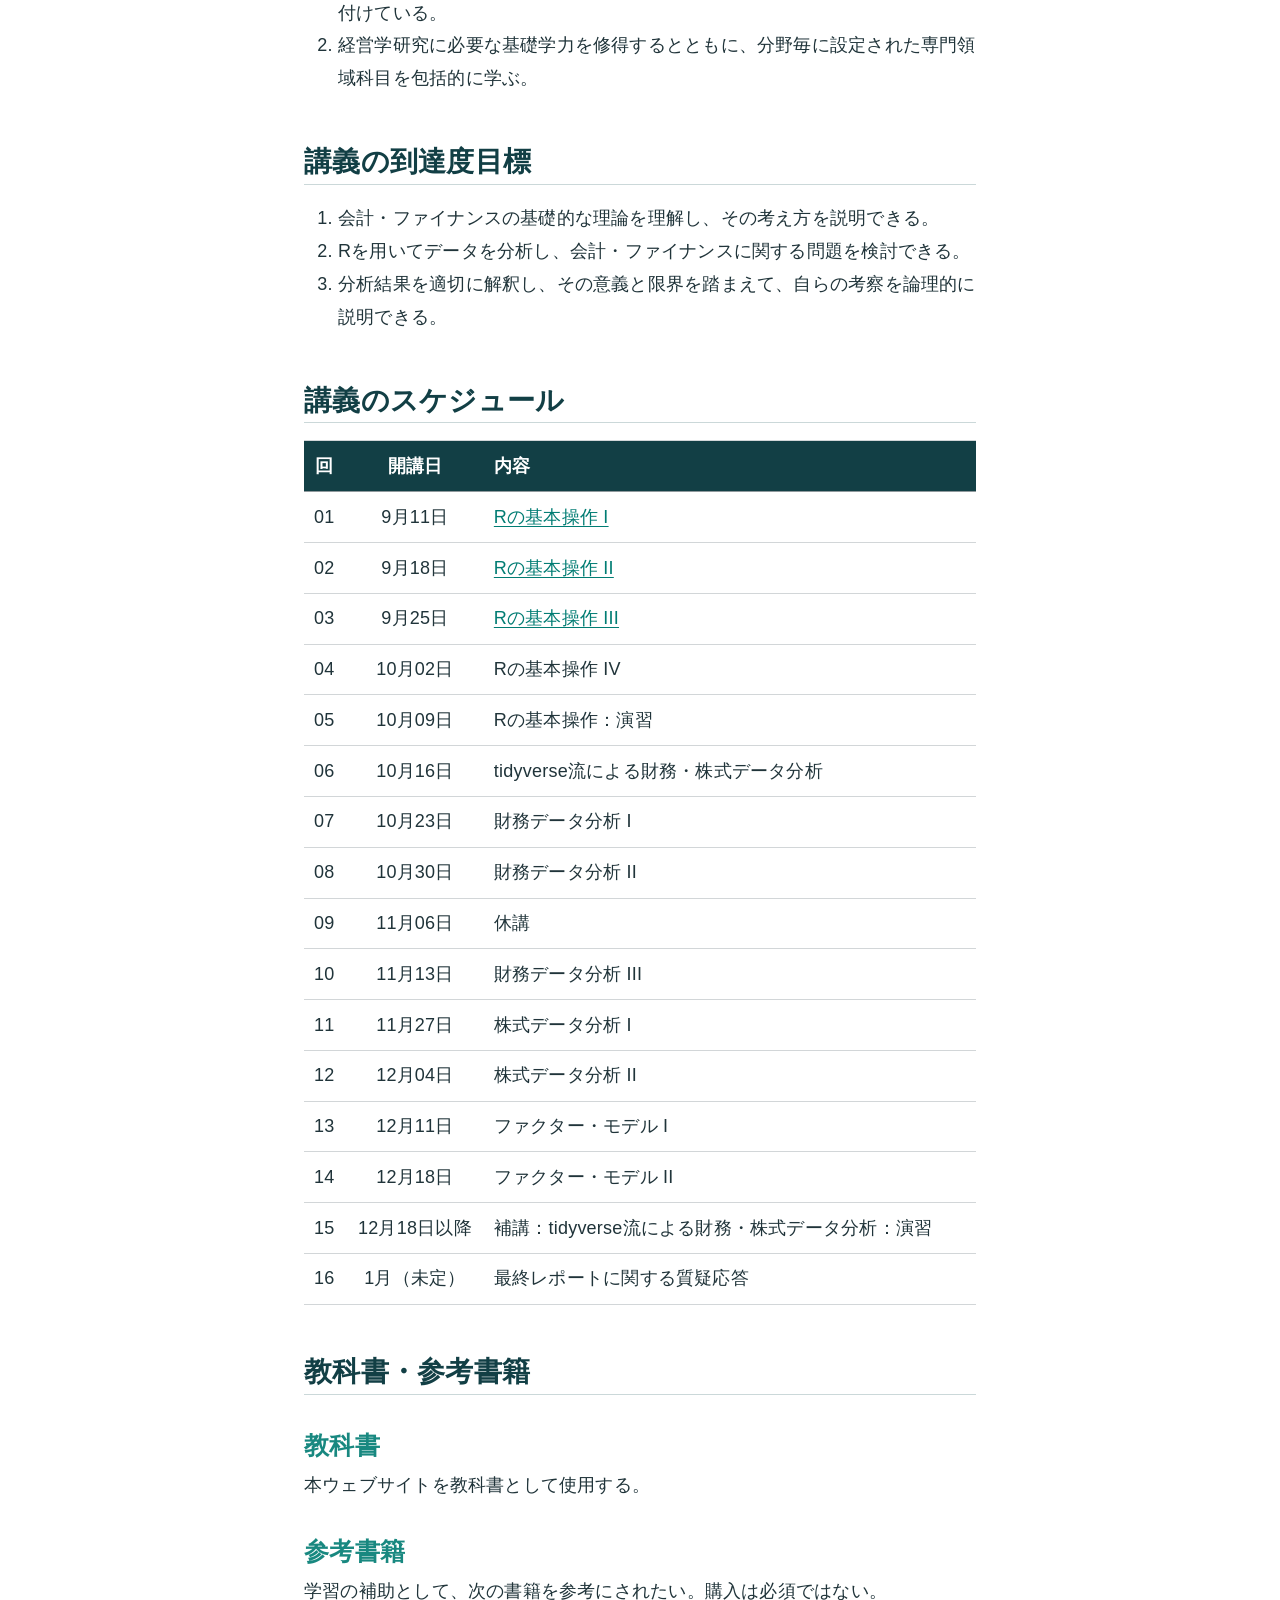
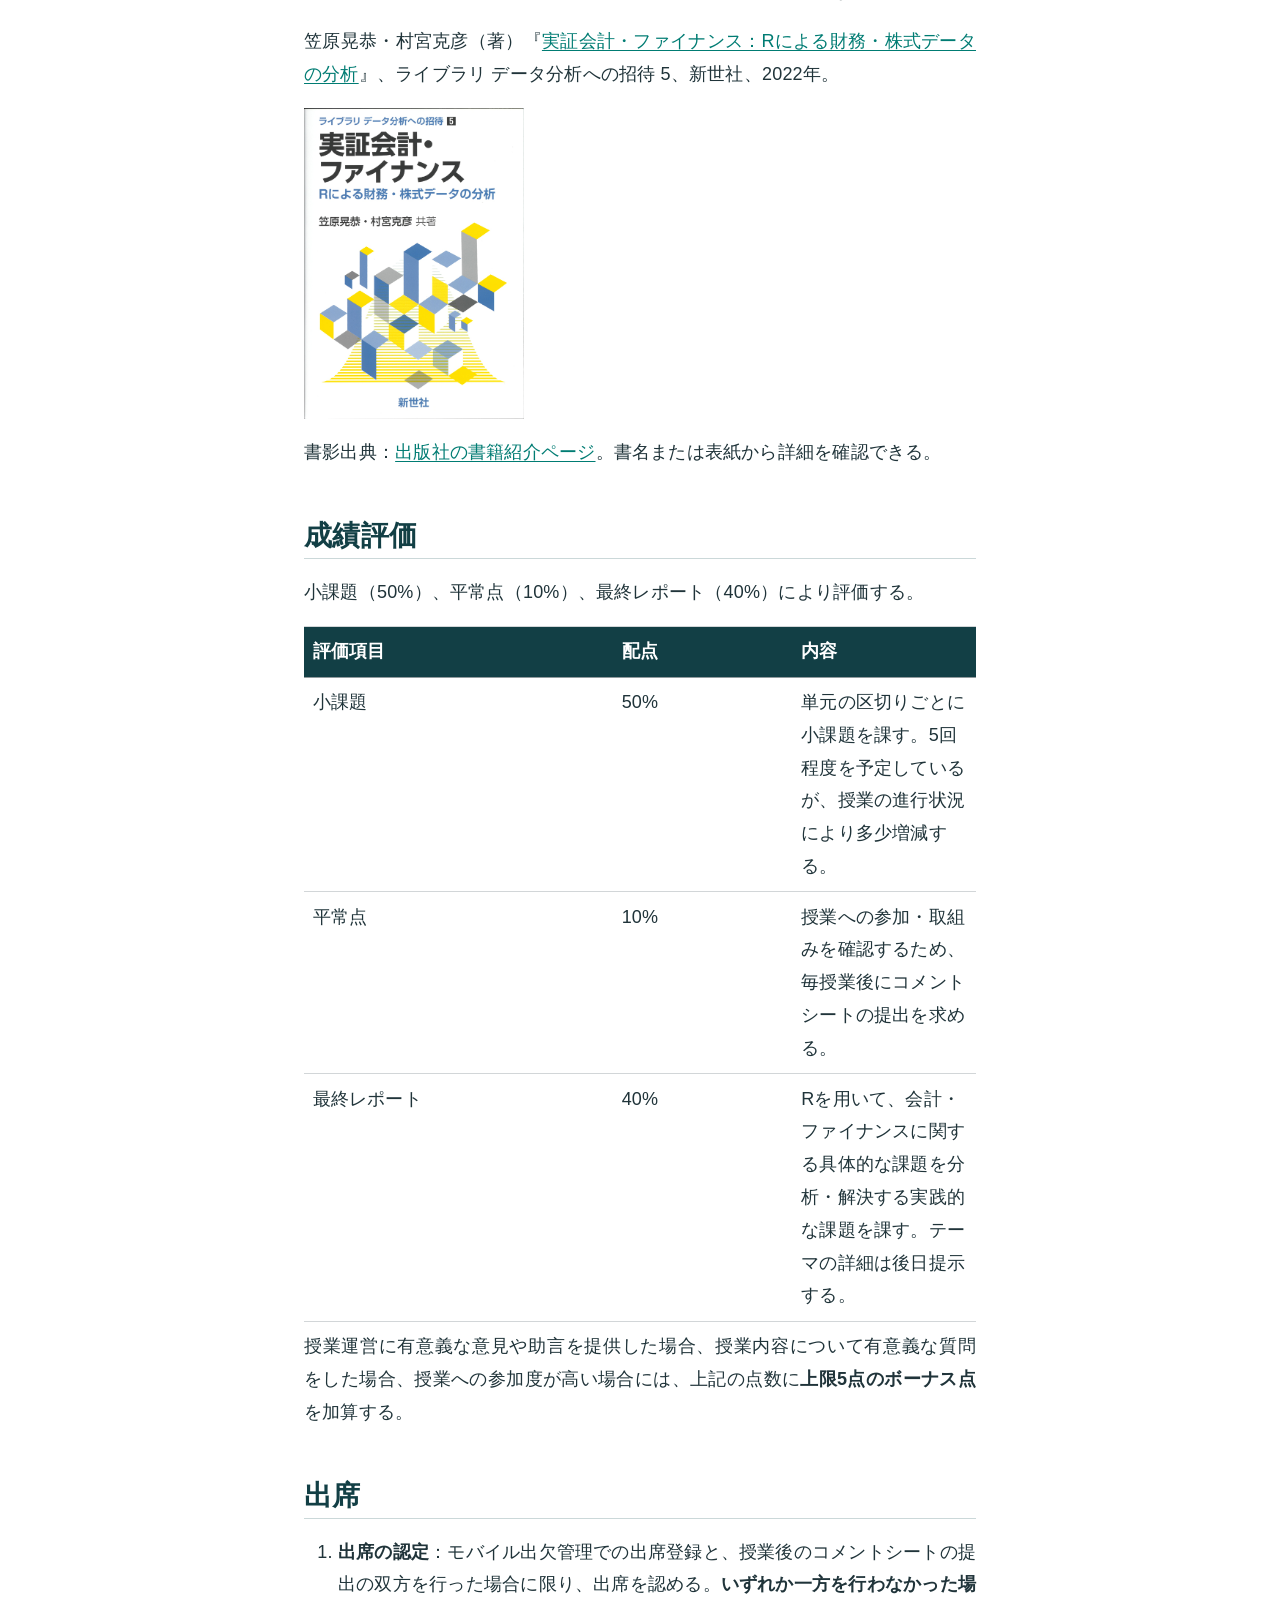
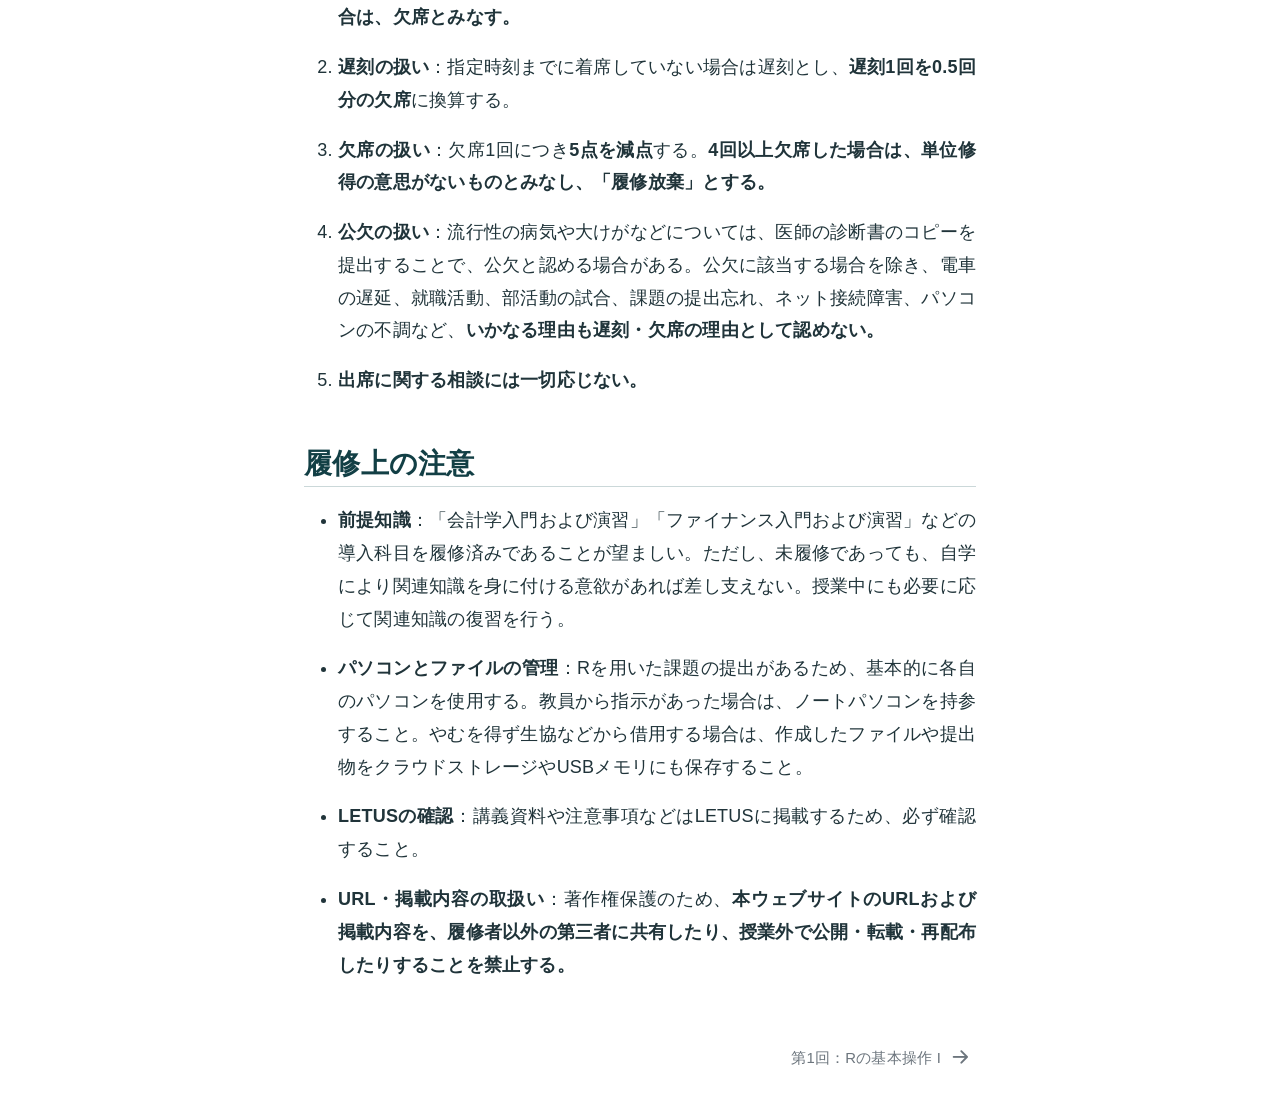
==== commit 036ee6d3: "Publish latest course website through lesson 3" ====
--- a/index.html
+++ b/index.html
@@ -125,6 +125,18 @@
  <span class="menu-text">第1回：Rの基本操作 I</span></a>
   </div>
 </li>
+        <li class="sidebar-item">
+  <div class="sidebar-item-container"> 
+  <a href="./lessons/02/index.html" class="sidebar-item-text sidebar-link">
+ <span class="menu-text">第2回：Rの基本操作 II</span></a>
+  </div>
+</li>
+        <li class="sidebar-item">
+  <div class="sidebar-item-container"> 
+  <a href="./lessons/03/index.html" class="sidebar-item-text sidebar-link">
+ <span class="menu-text">第3回：Rの基本操作 III</span></a>
+  </div>
+</li>
     </ul>
     </div>
 </nav>
@@ -271,12 +283,12 @@
 <tr class="even">
 <td style="text-align: center;">02</td>
 <td style="text-align: center;">9月18日</td>
-<td>Rの基本操作 II</td>
+<td><a href="./lessons/02/index.html">Rの基本操作 II</a></td>
 </tr>
 <tr class="odd">
 <td style="text-align: center;">03</td>
 <td style="text-align: center;">9月25日</td>
-<td>Rの基本操作 III</td>
+<td><a href="./lessons/03/index.html">Rの基本操作 III</a></td>
 </tr>
 <tr class="even">
 <td style="text-align: center;">04</td>
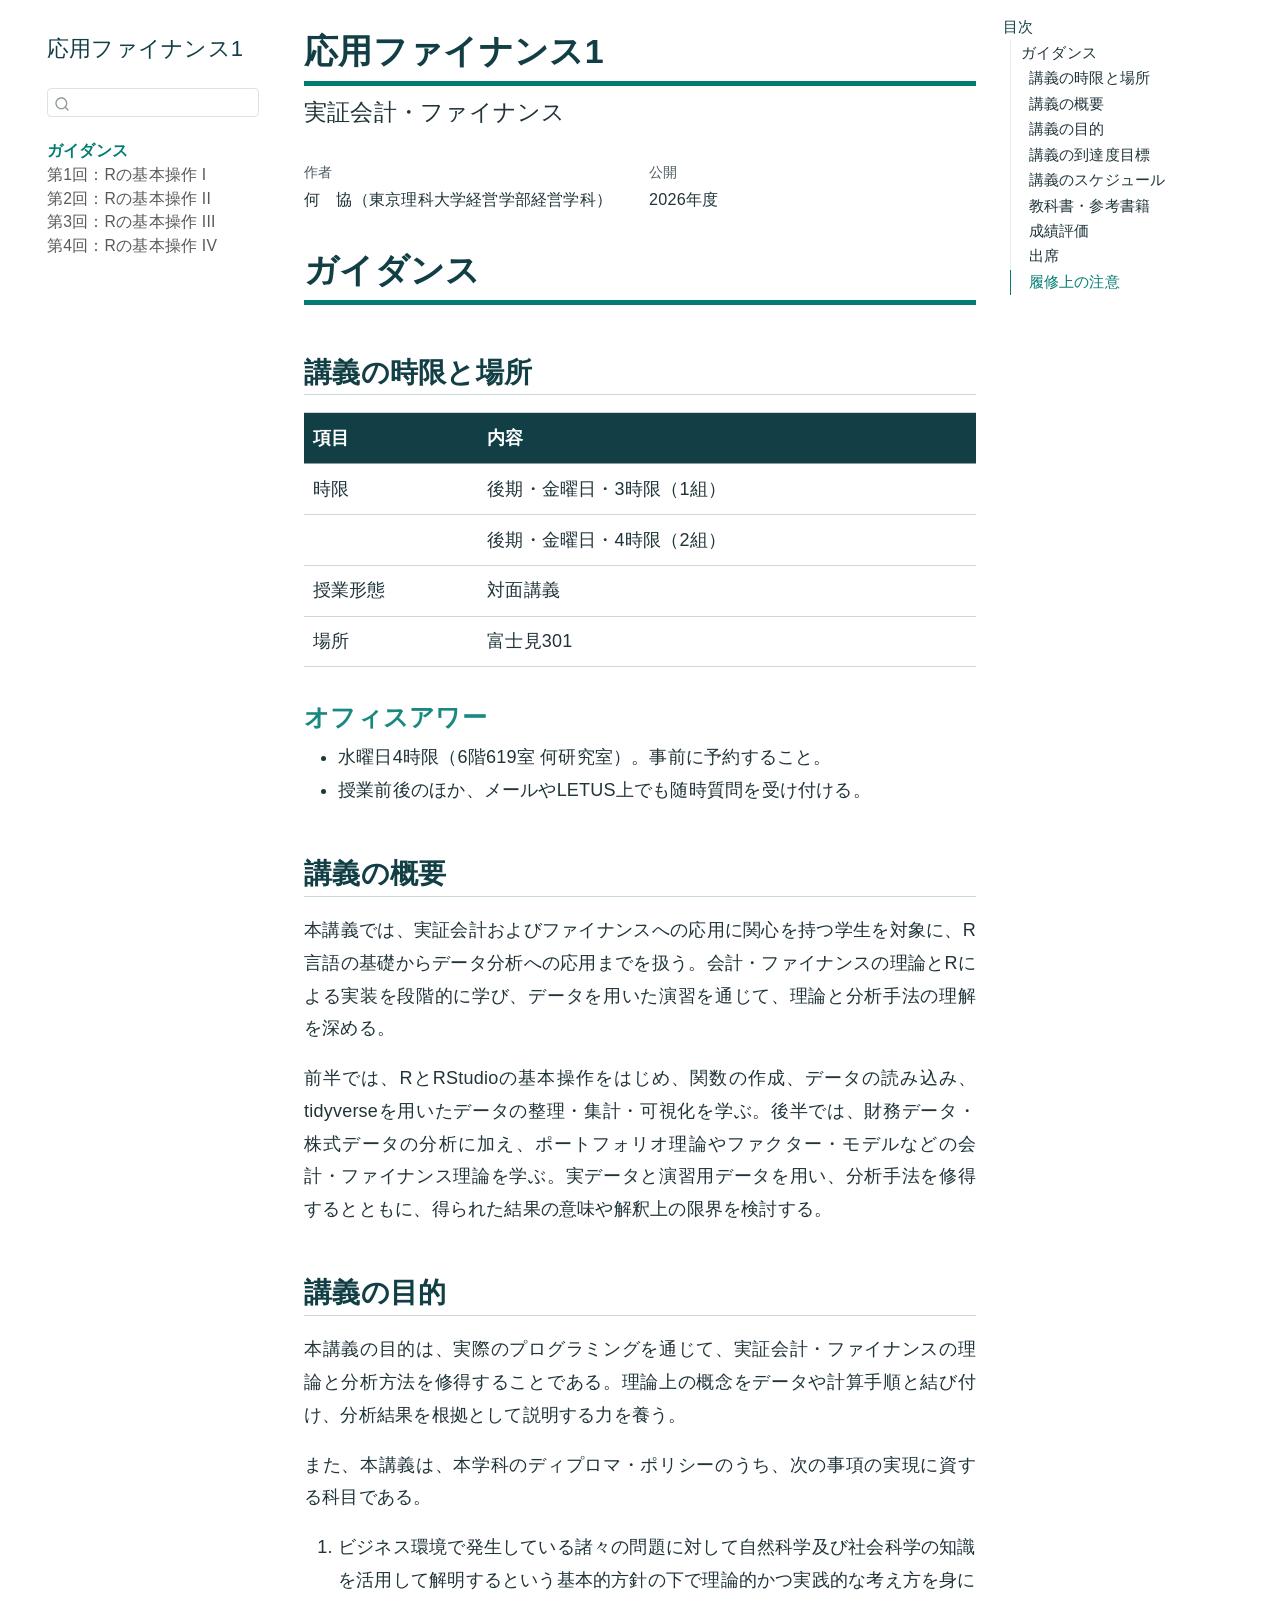
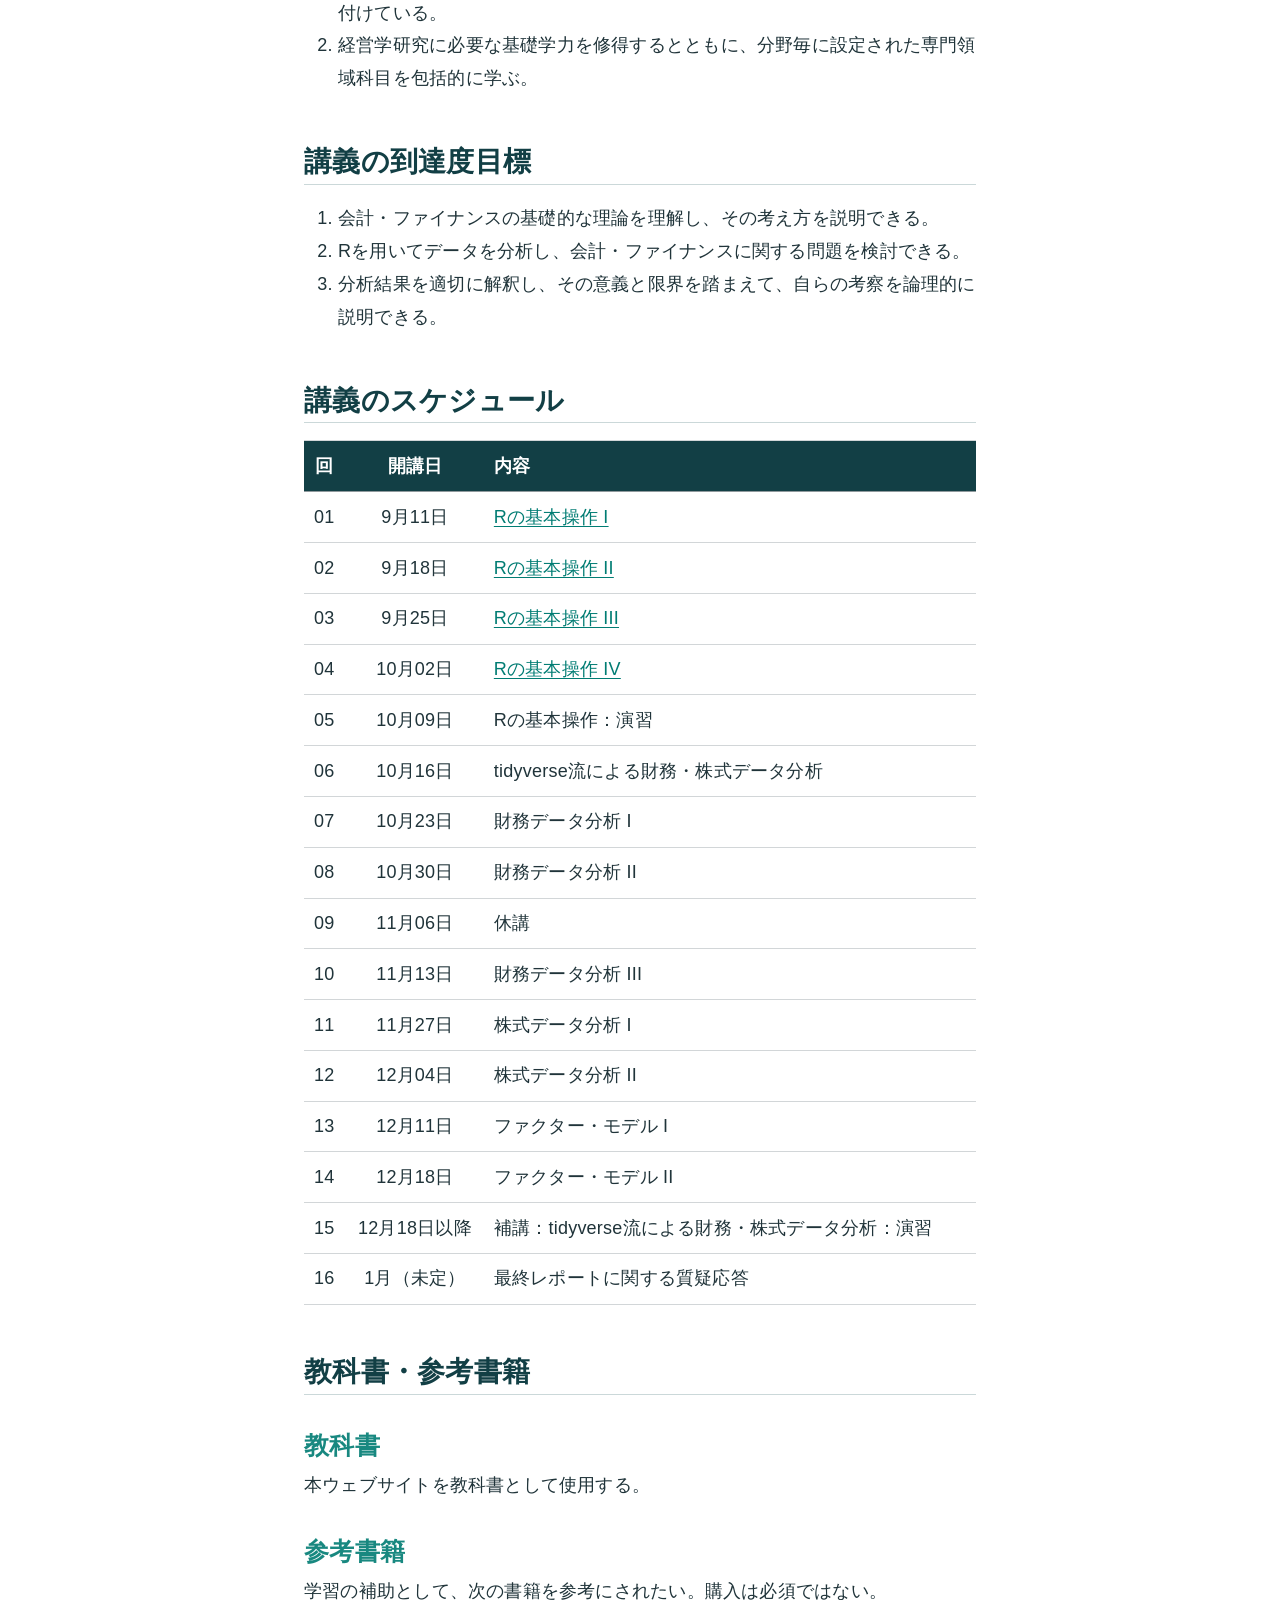
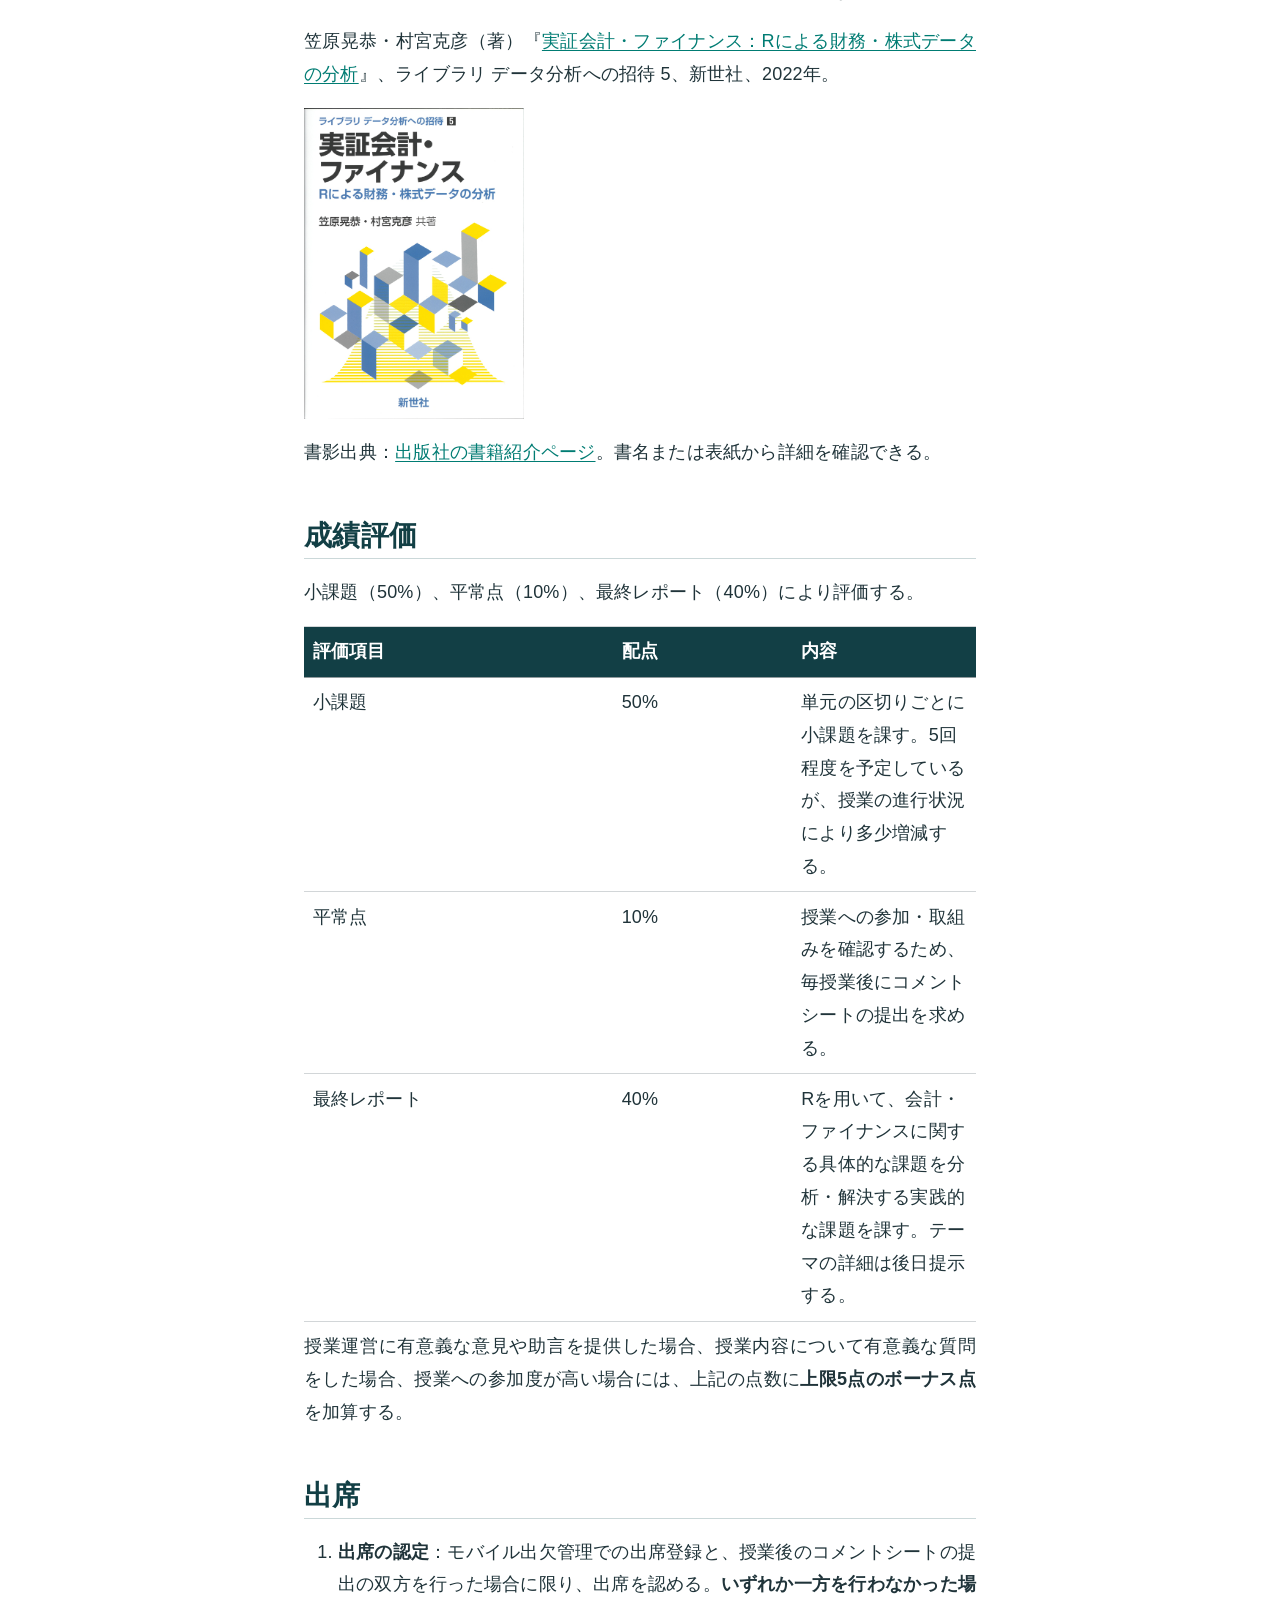
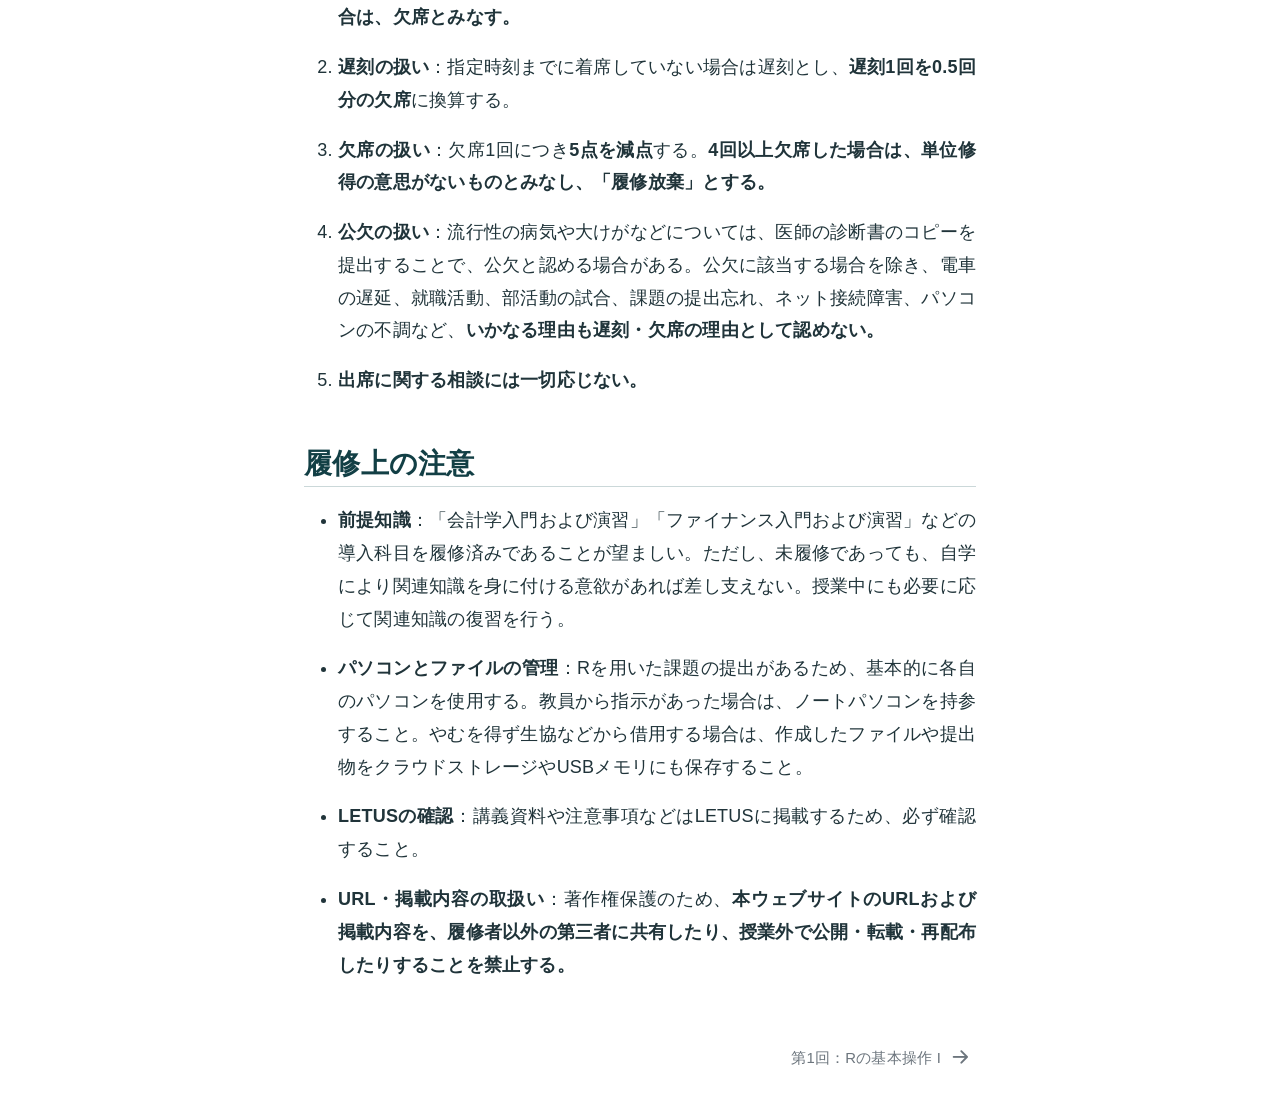
==== commit bb0318d5: "Publish course website through lesson 4" ====
--- a/index.html
+++ b/index.html
@@ -137,6 +137,12 @@
  <span class="menu-text">第3回：Rの基本操作 III</span></a>
   </div>
 </li>
+        <li class="sidebar-item">
+  <div class="sidebar-item-container"> 
+  <a href="./lessons/04/index.html" class="sidebar-item-text sidebar-link">
+ <span class="menu-text">第4回：Rの基本操作 IV</span></a>
+  </div>
+</li>
     </ul>
     </div>
 </nav>
@@ -293,7 +299,7 @@
 <tr class="even">
 <td style="text-align: center;">04</td>
 <td style="text-align: center;">10月02日</td>
-<td>Rの基本操作 IV</td>
+<td><a href="./lessons/04/index.html">Rの基本操作 IV</a></td>
 </tr>
 <tr class="odd">
 <td style="text-align: center;">05</td>
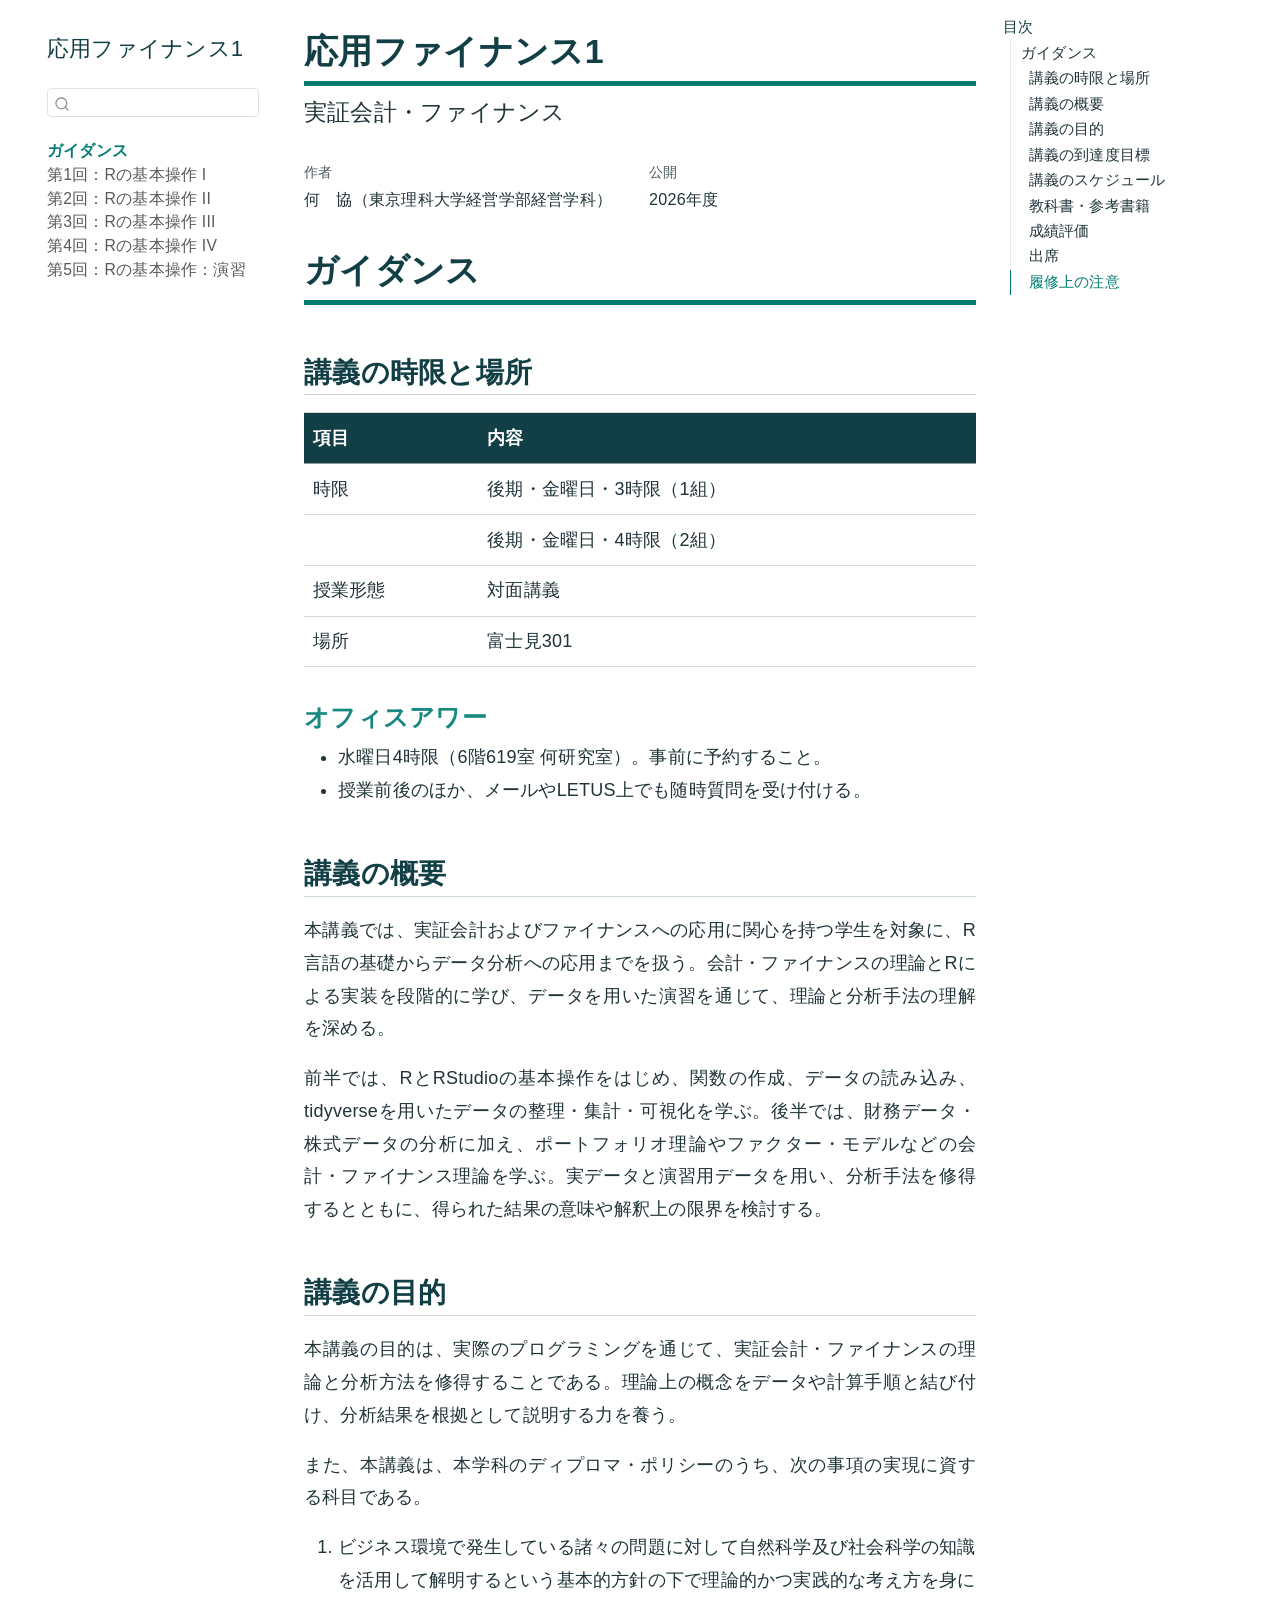
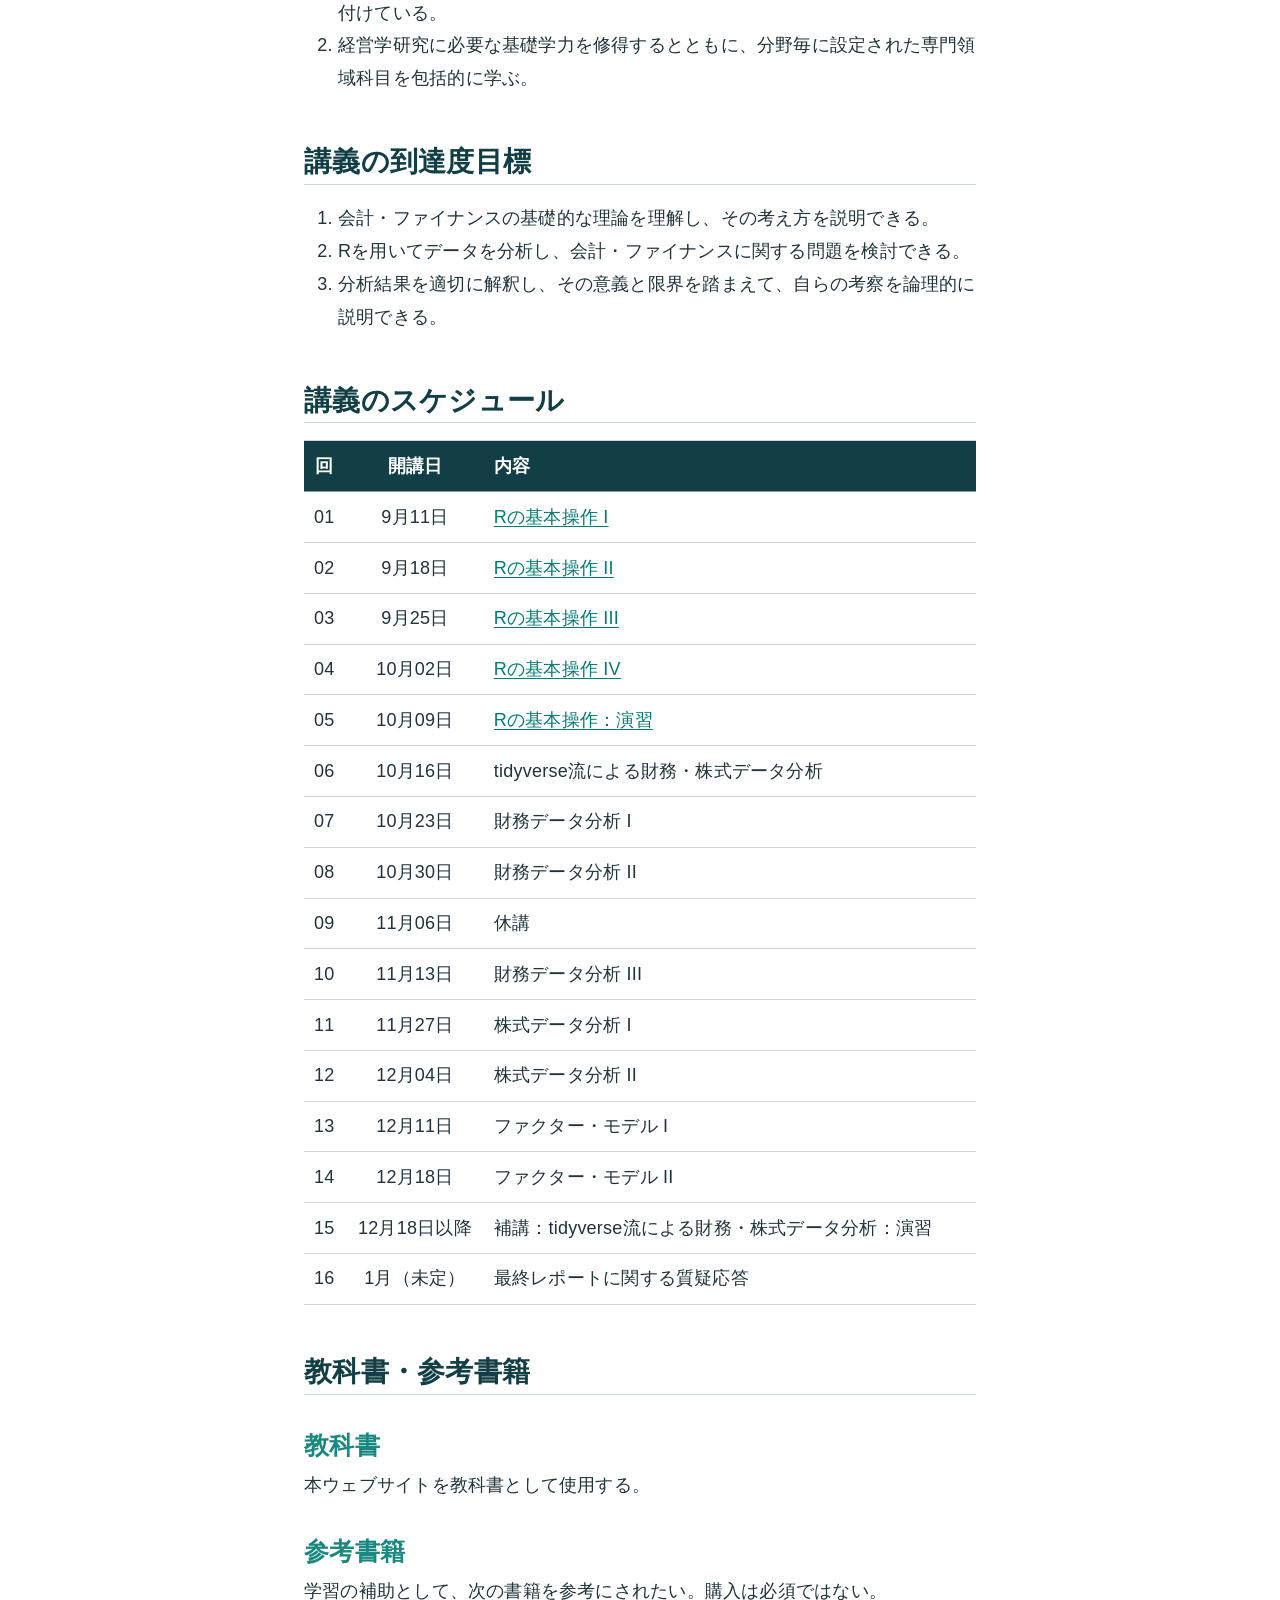
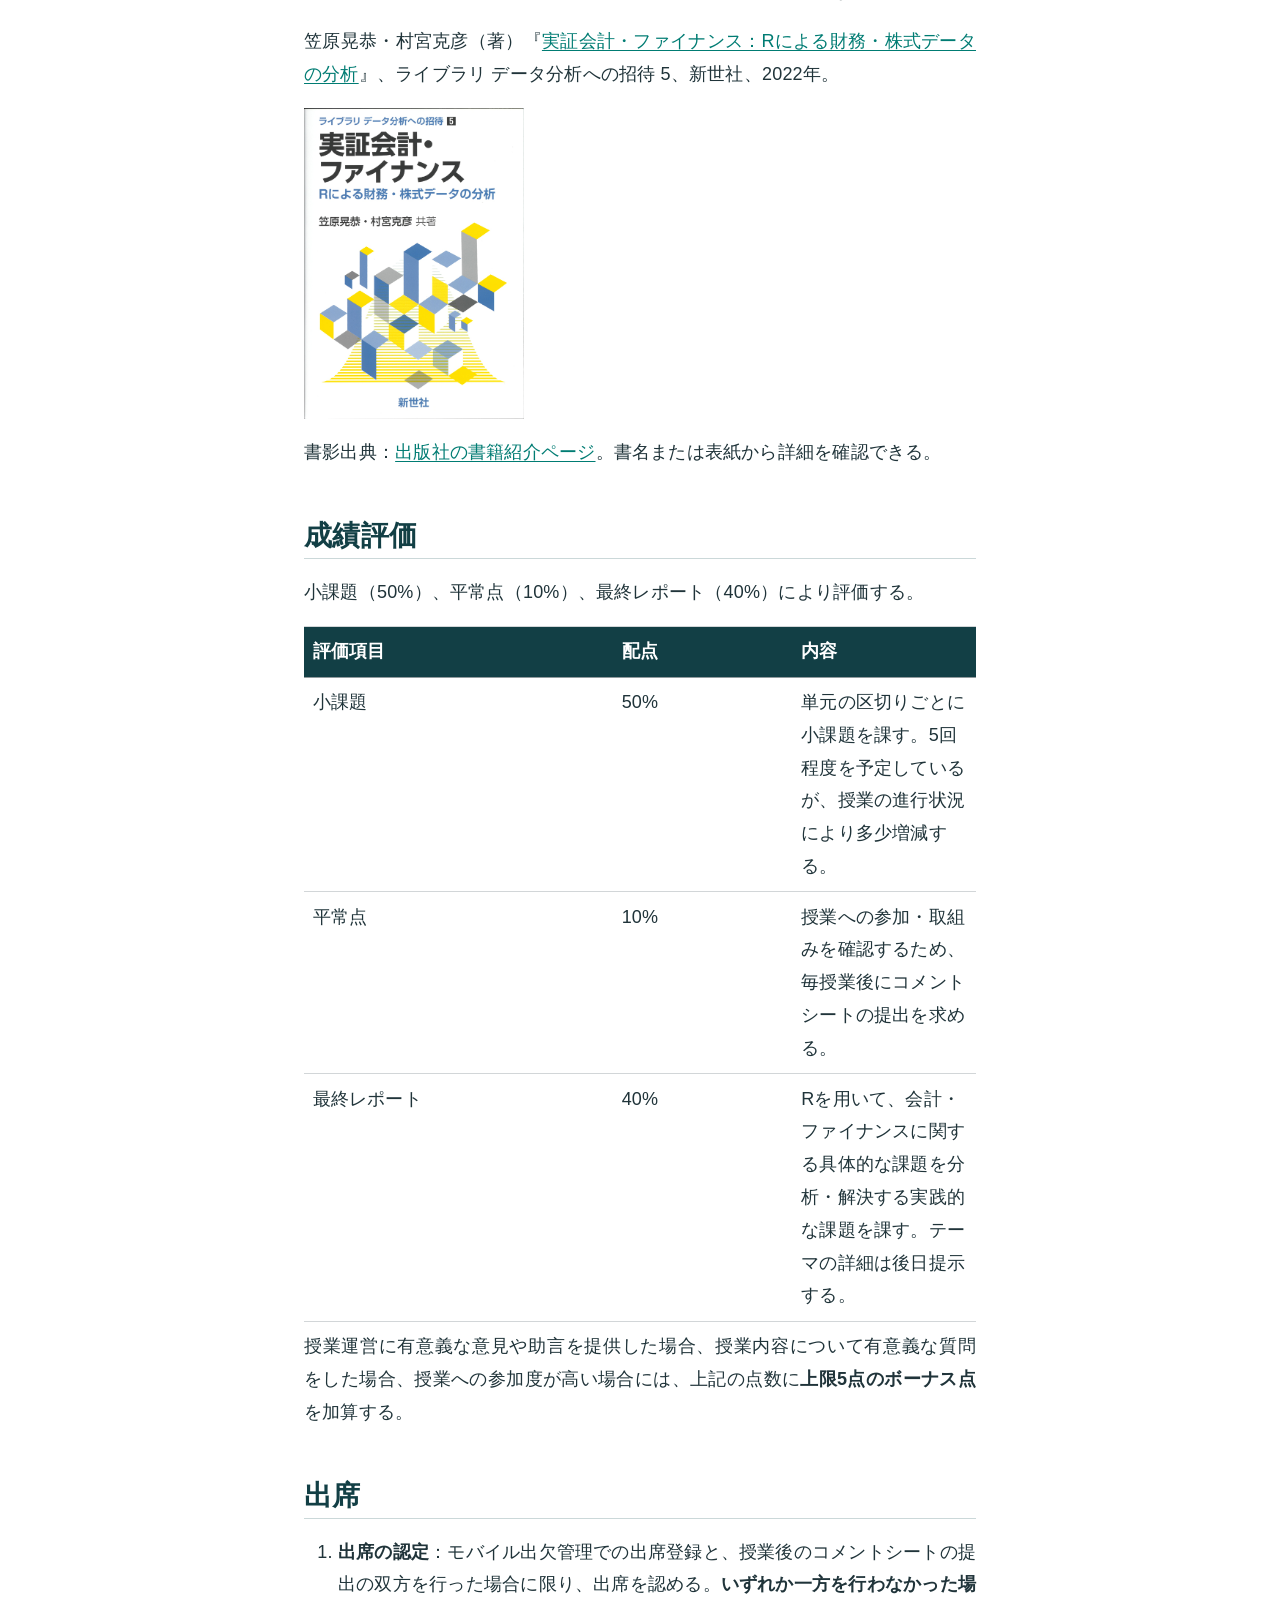
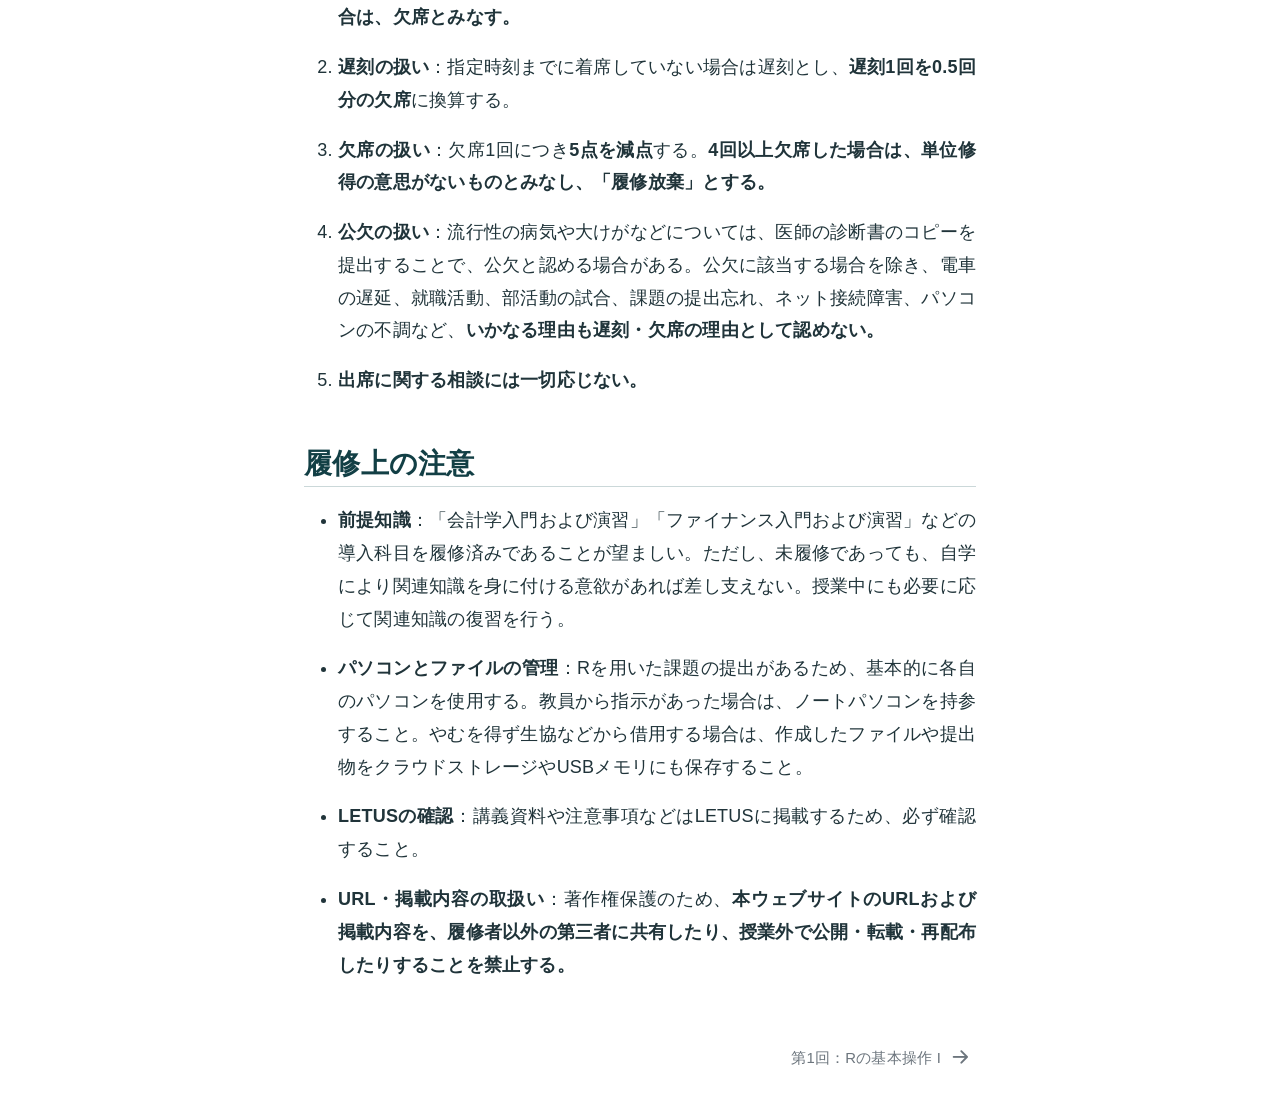
==== commit eb5de879: "Publish latest course website through lesson 5" ====
--- a/index.html
+++ b/index.html
@@ -143,6 +143,12 @@
  <span class="menu-text">第4回：Rの基本操作 IV</span></a>
   </div>
 </li>
+        <li class="sidebar-item">
+  <div class="sidebar-item-container"> 
+  <a href="./lessons/05/index.html" class="sidebar-item-text sidebar-link">
+ <span class="menu-text">第5回：Rの基本操作：演習</span></a>
+  </div>
+</li>
     </ul>
     </div>
 </nav>
@@ -304,7 +310,7 @@
 <tr class="odd">
 <td style="text-align: center;">05</td>
 <td style="text-align: center;">10月09日</td>
-<td>Rの基本操作：演習</td>
+<td><a href="./lessons/05/index.html">Rの基本操作：演習</a></td>
 </tr>
 <tr class="even">
 <td style="text-align: center;">06</td>
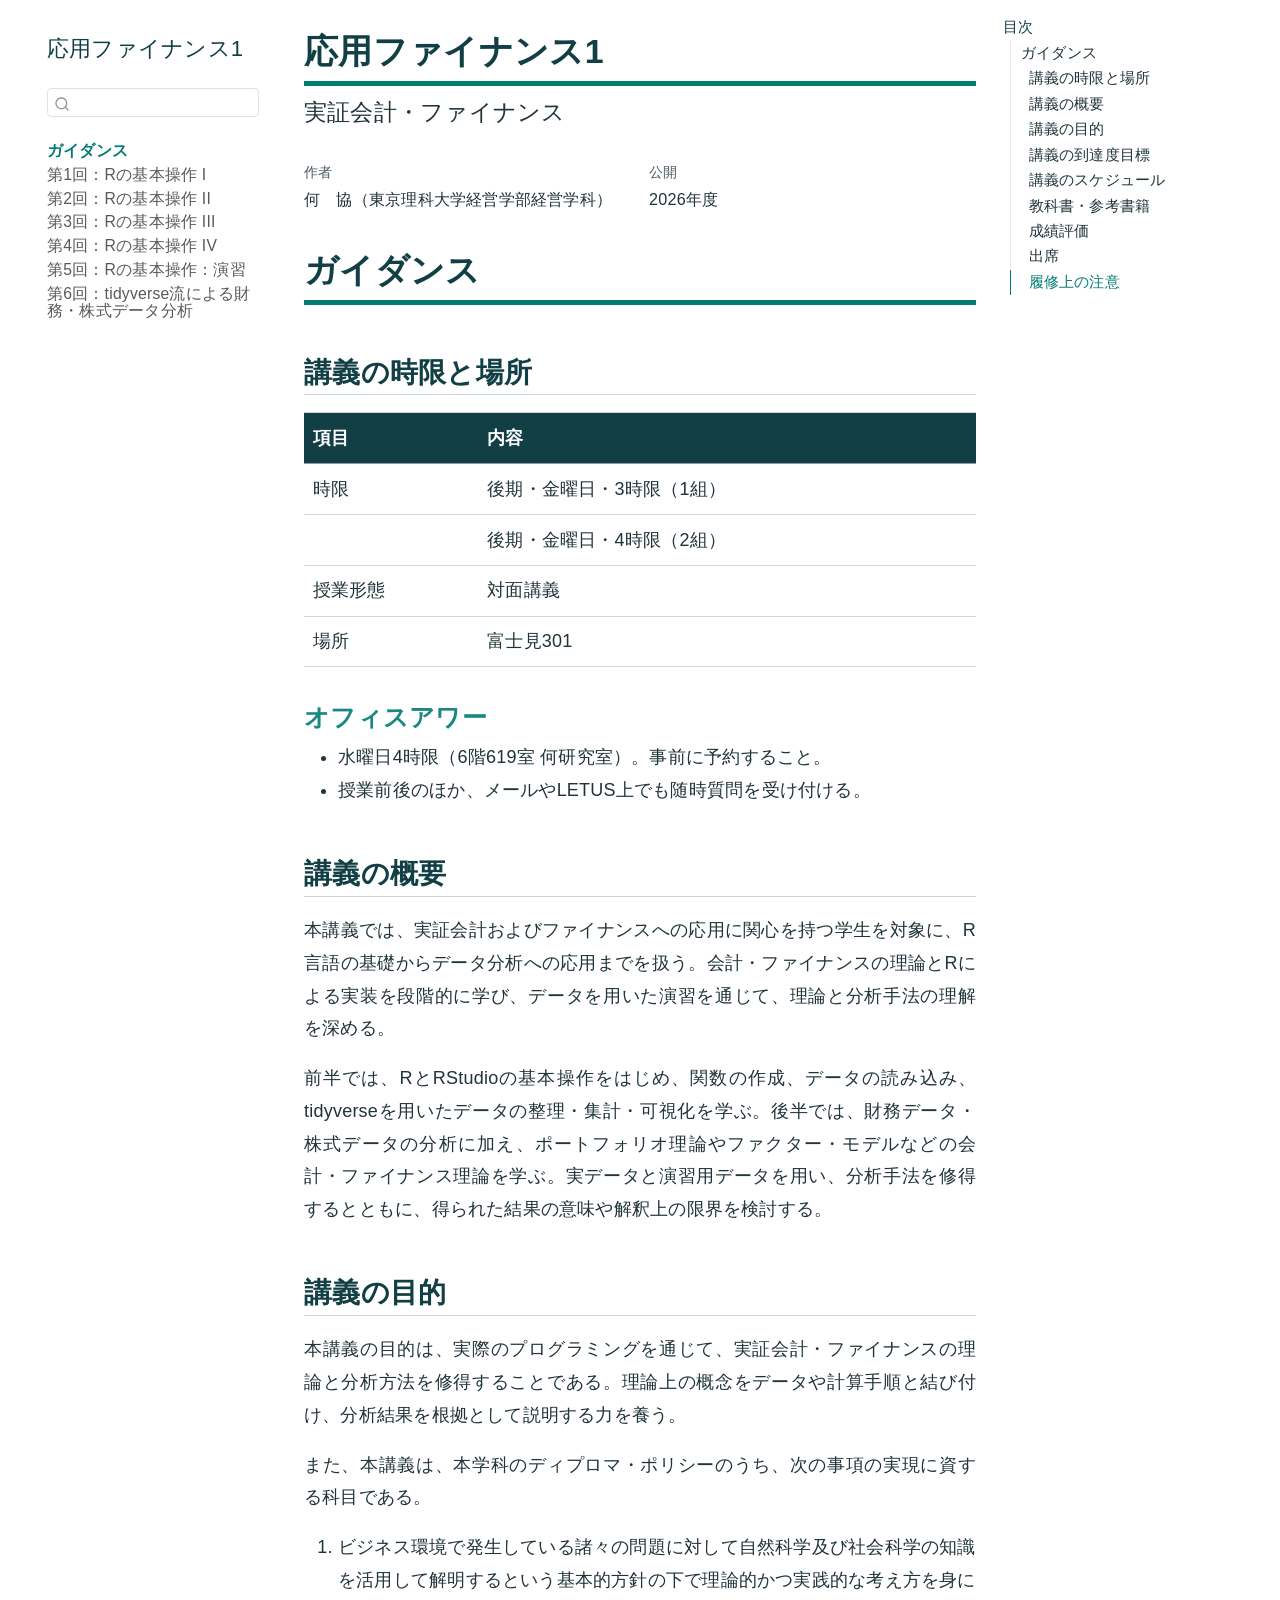
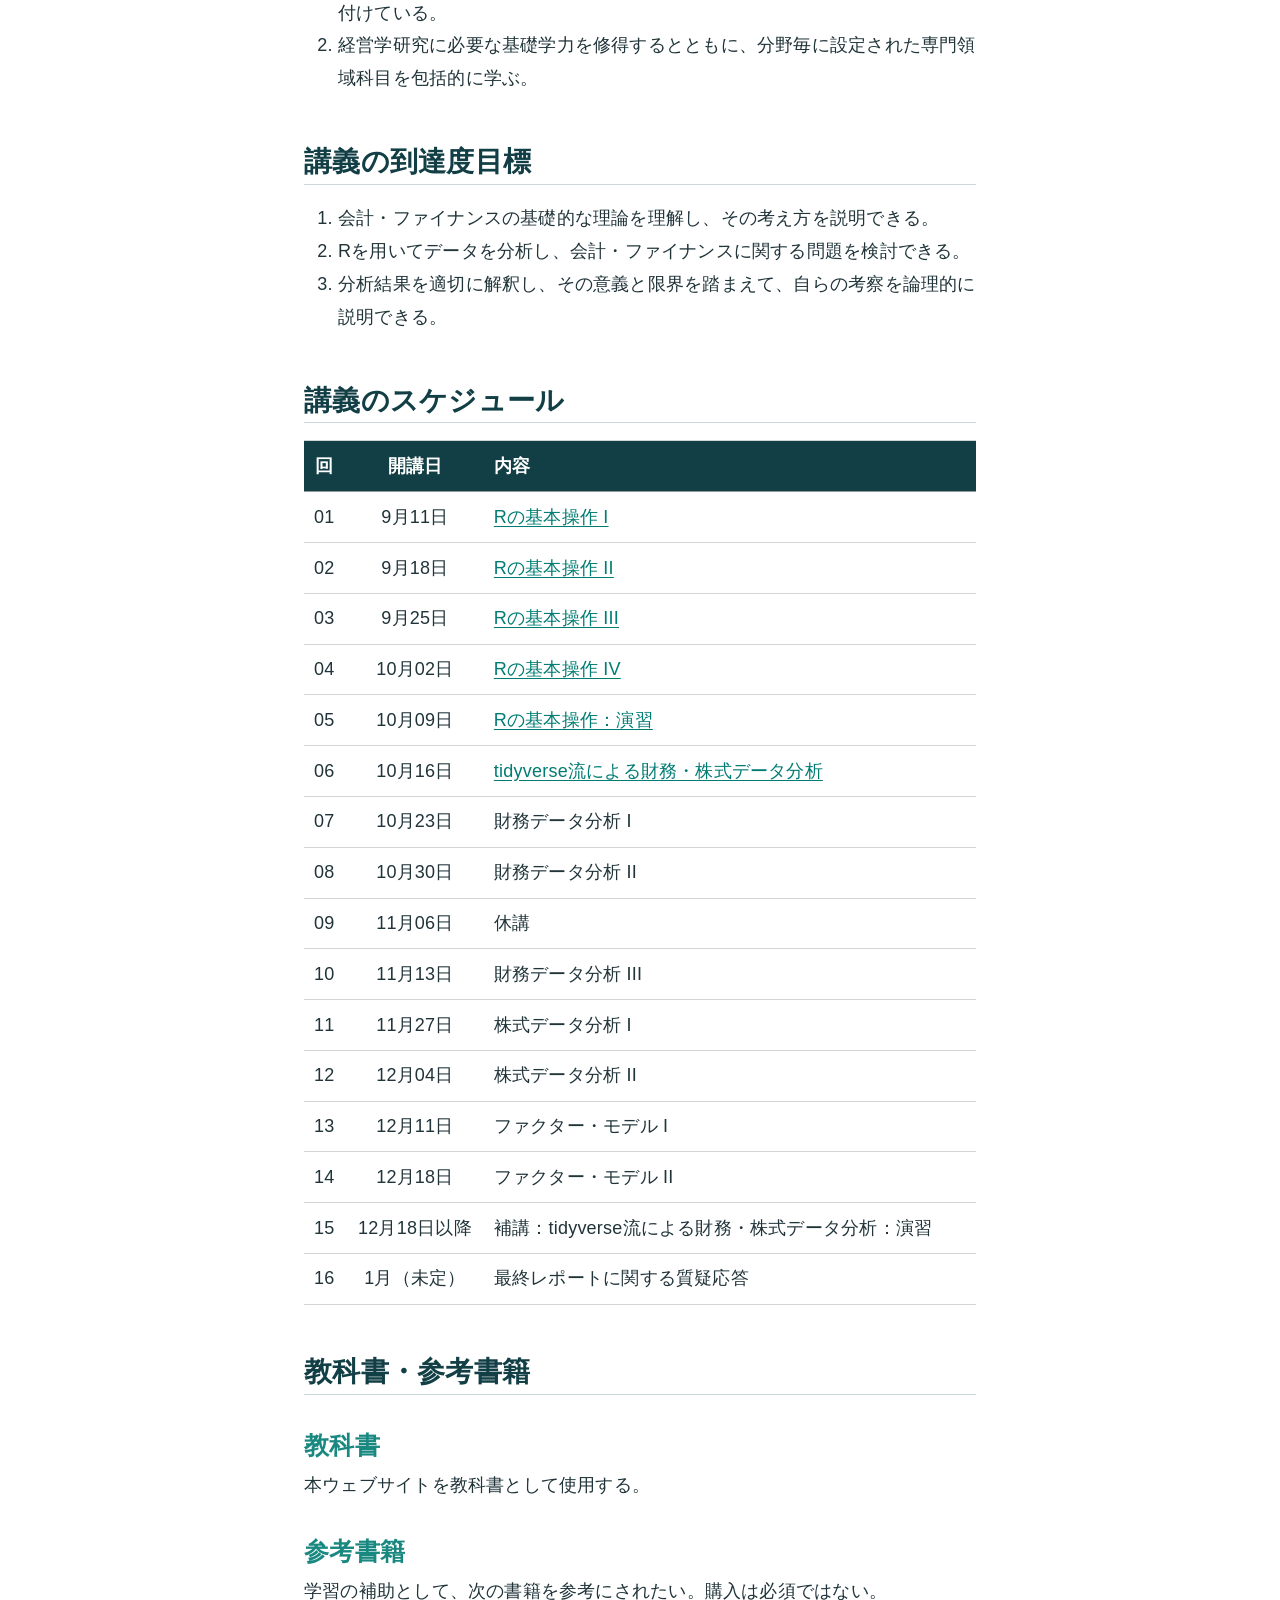
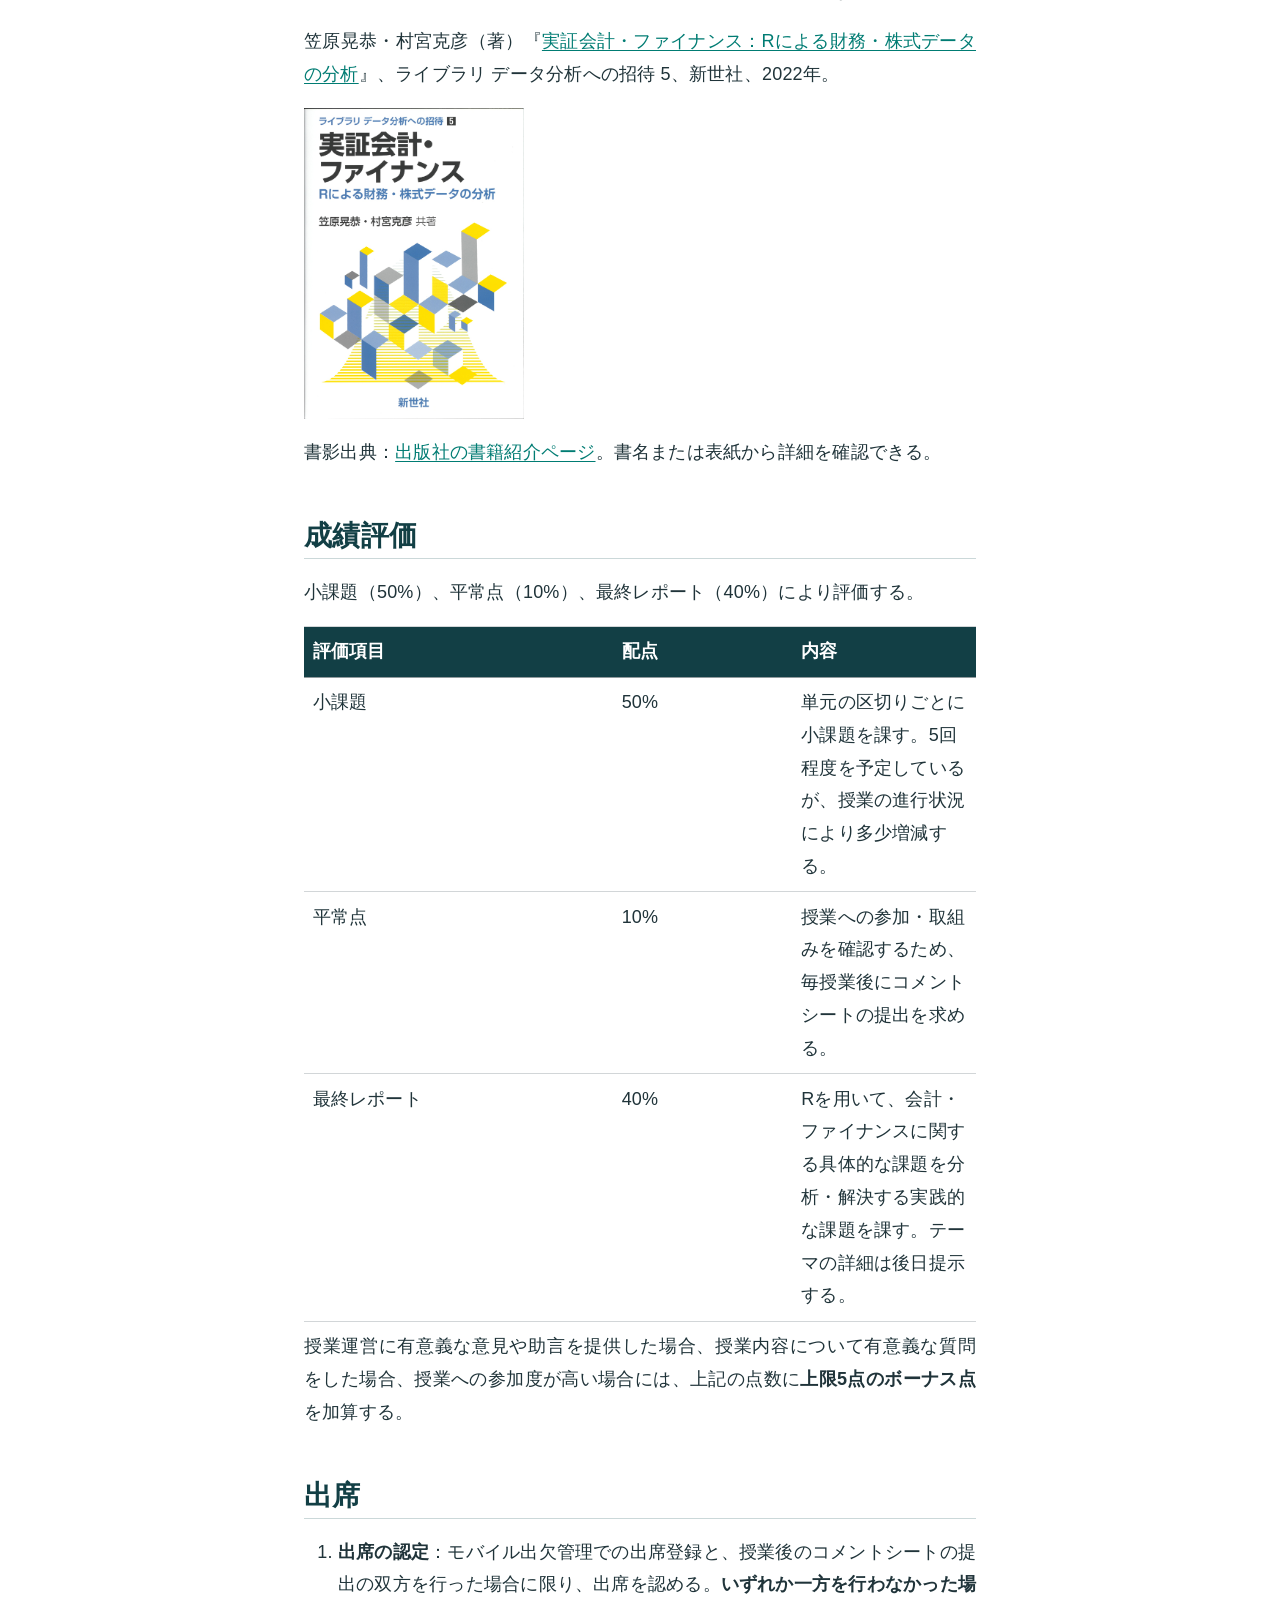
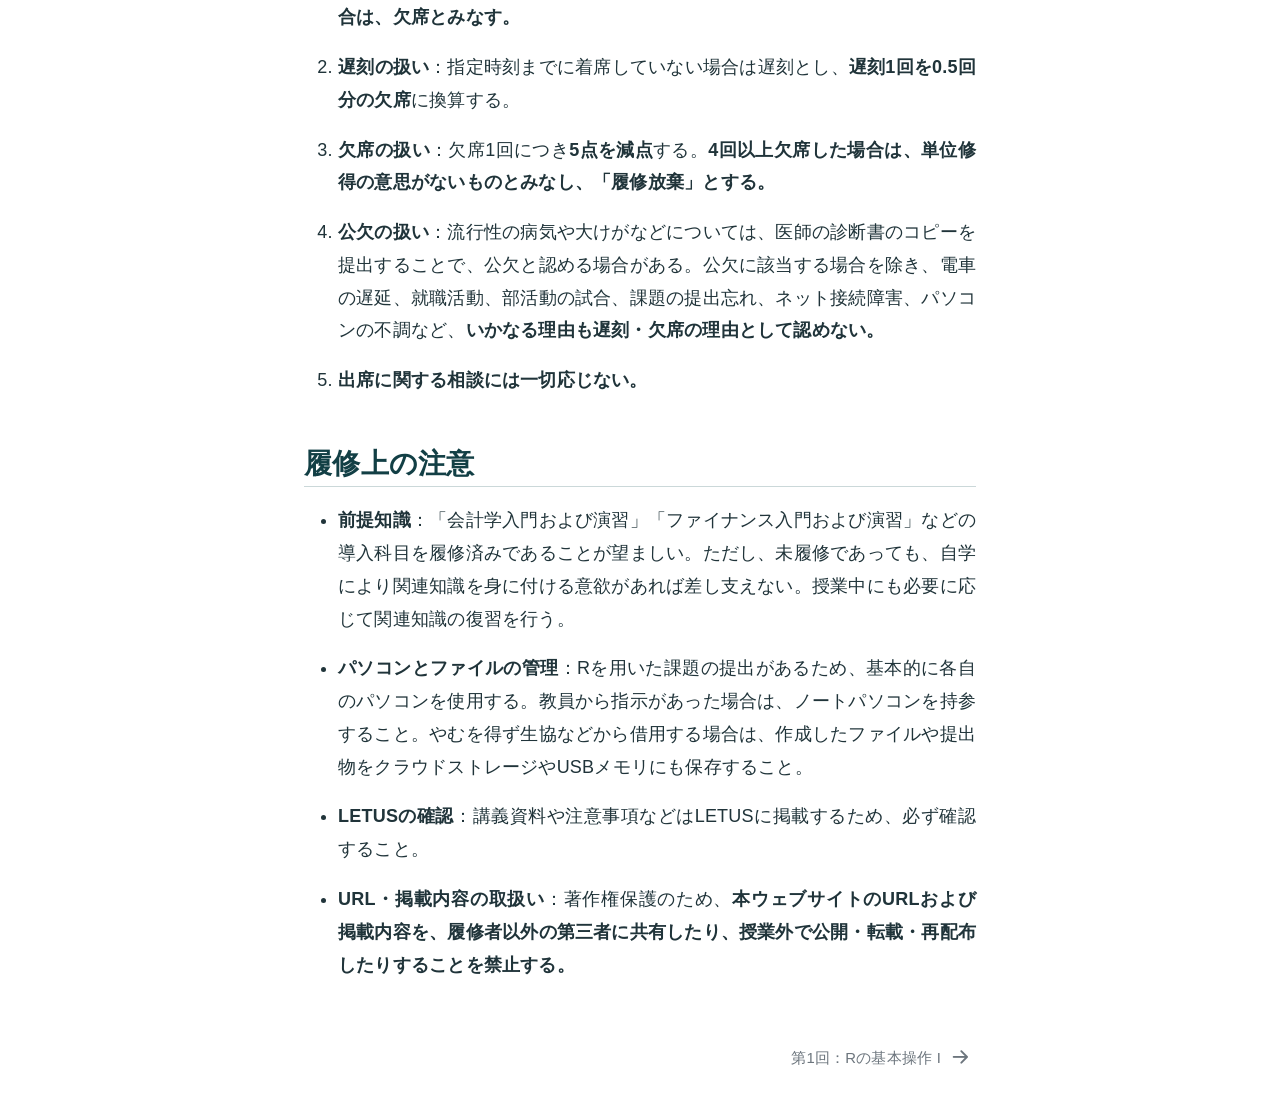
==== commit ed6309b5: "Publish updated course website through lesson 6" ====
--- a/index.html
+++ b/index.html
@@ -149,6 +149,12 @@
  <span class="menu-text">第5回：Rの基本操作：演習</span></a>
   </div>
 </li>
+        <li class="sidebar-item">
+  <div class="sidebar-item-container"> 
+  <a href="./lessons/06/index.html" class="sidebar-item-text sidebar-link">
+ <span class="menu-text">第6回：tidyverse流による財務・株式データ分析</span></a>
+  </div>
+</li>
     </ul>
     </div>
 </nav>
@@ -315,7 +321,7 @@
 <tr class="even">
 <td style="text-align: center;">06</td>
 <td style="text-align: center;">10月16日</td>
-<td>tidyverse流による財務・株式データ分析</td>
+<td><a href="./lessons/06/index.html">tidyverse流による財務・株式データ分析</a></td>
 </tr>
 <tr class="odd">
 <td style="text-align: center;">07</td>
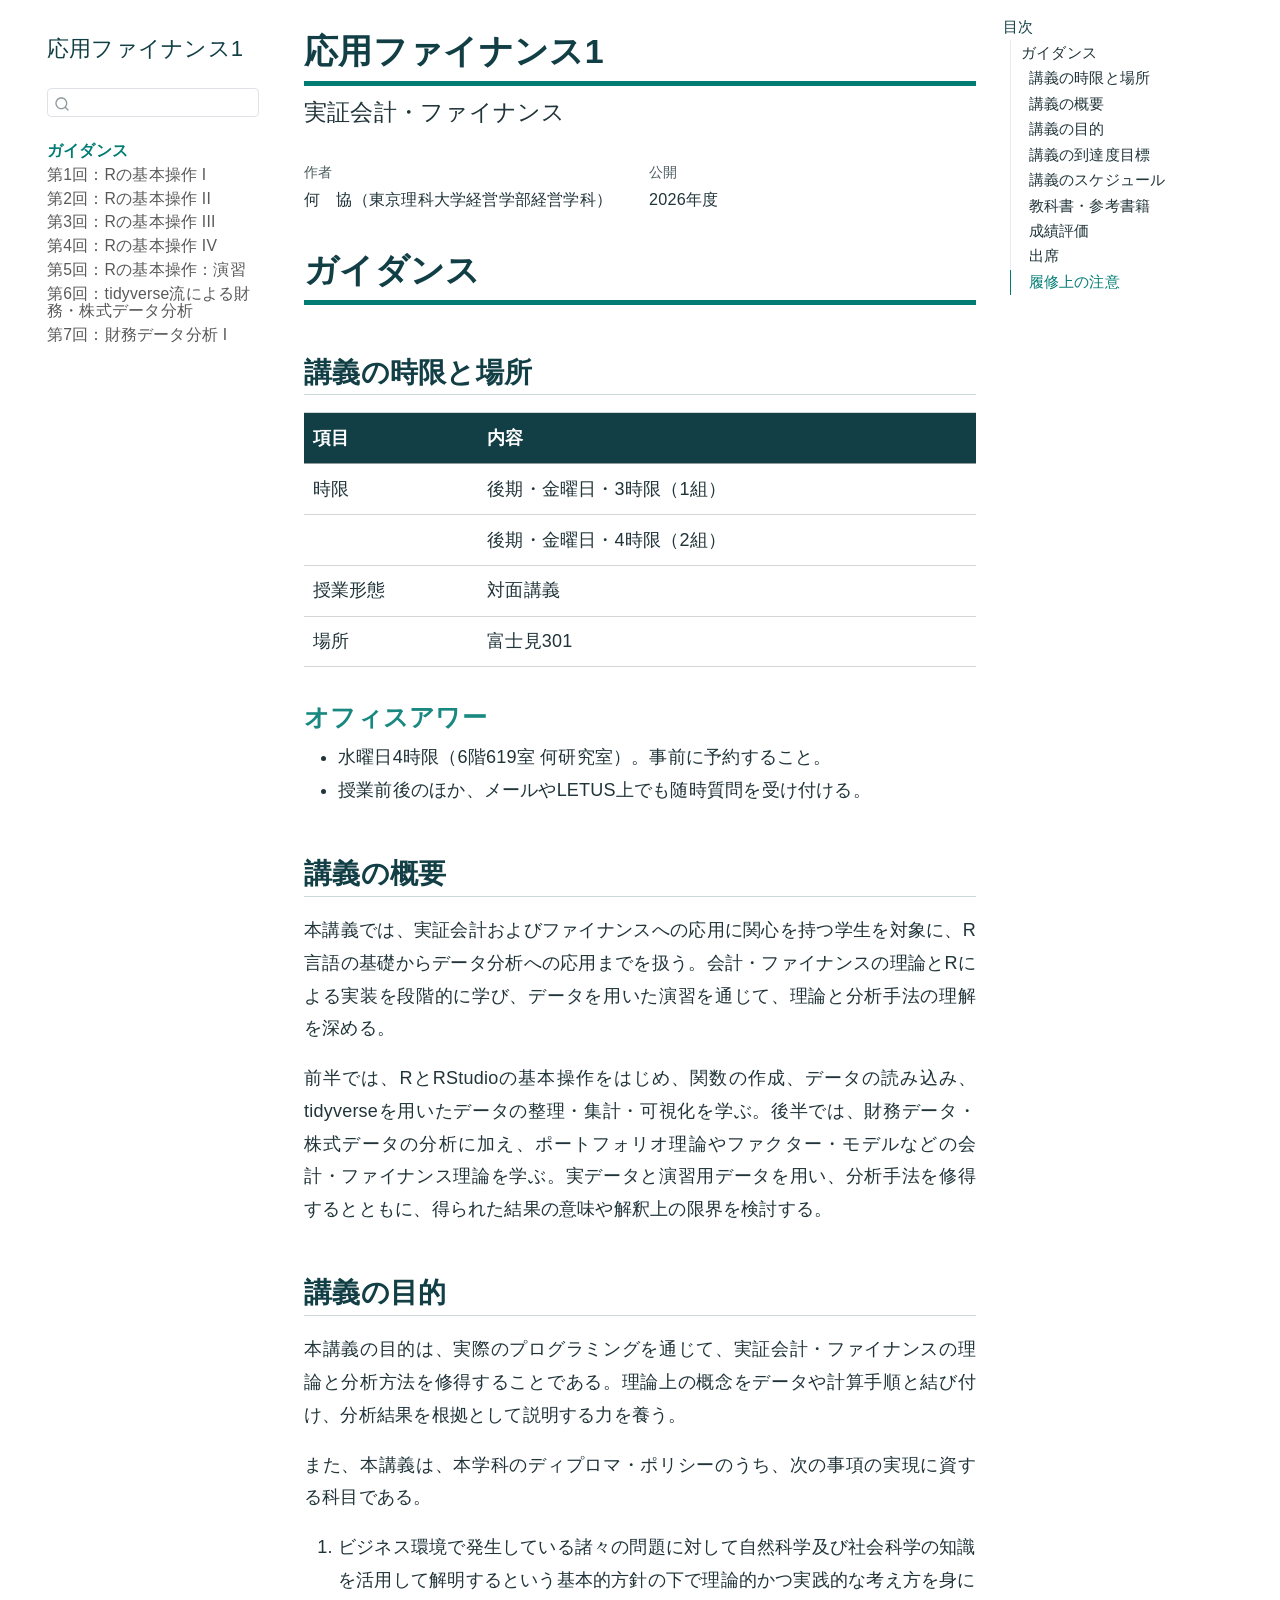
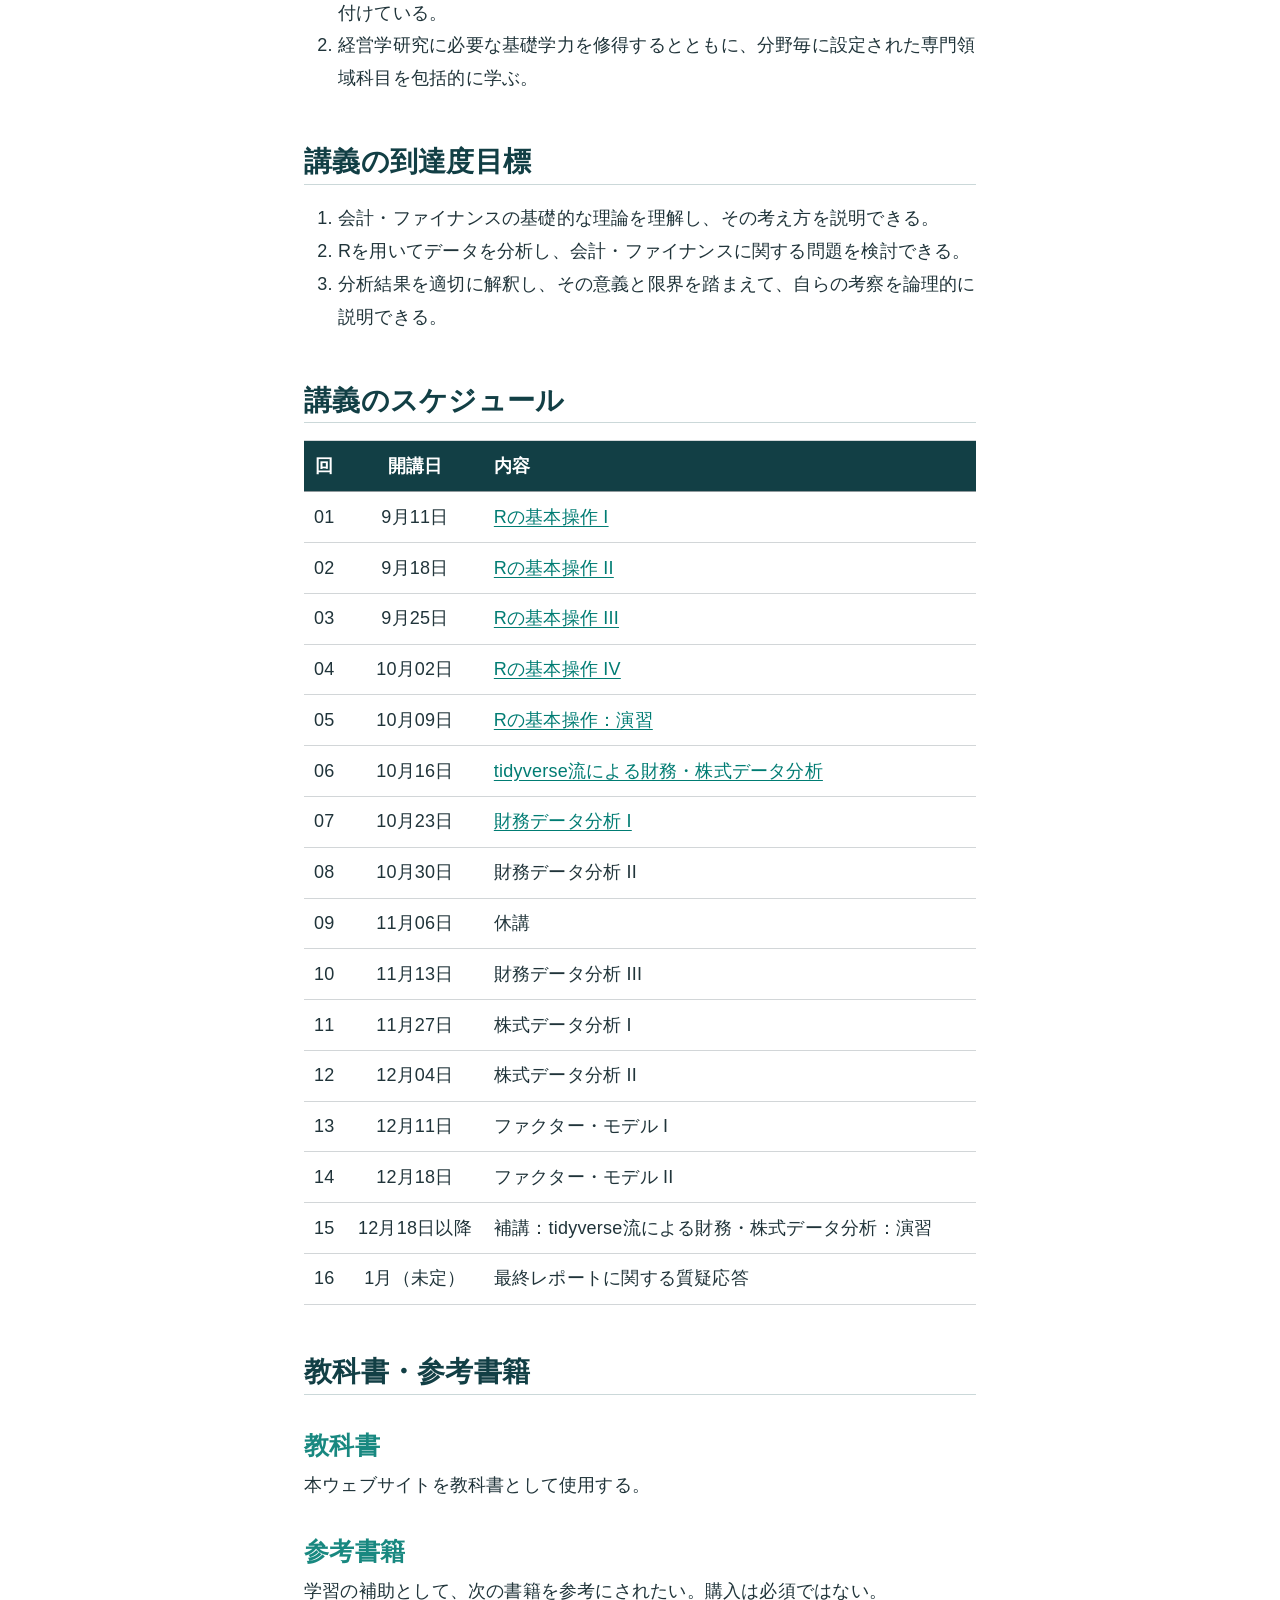
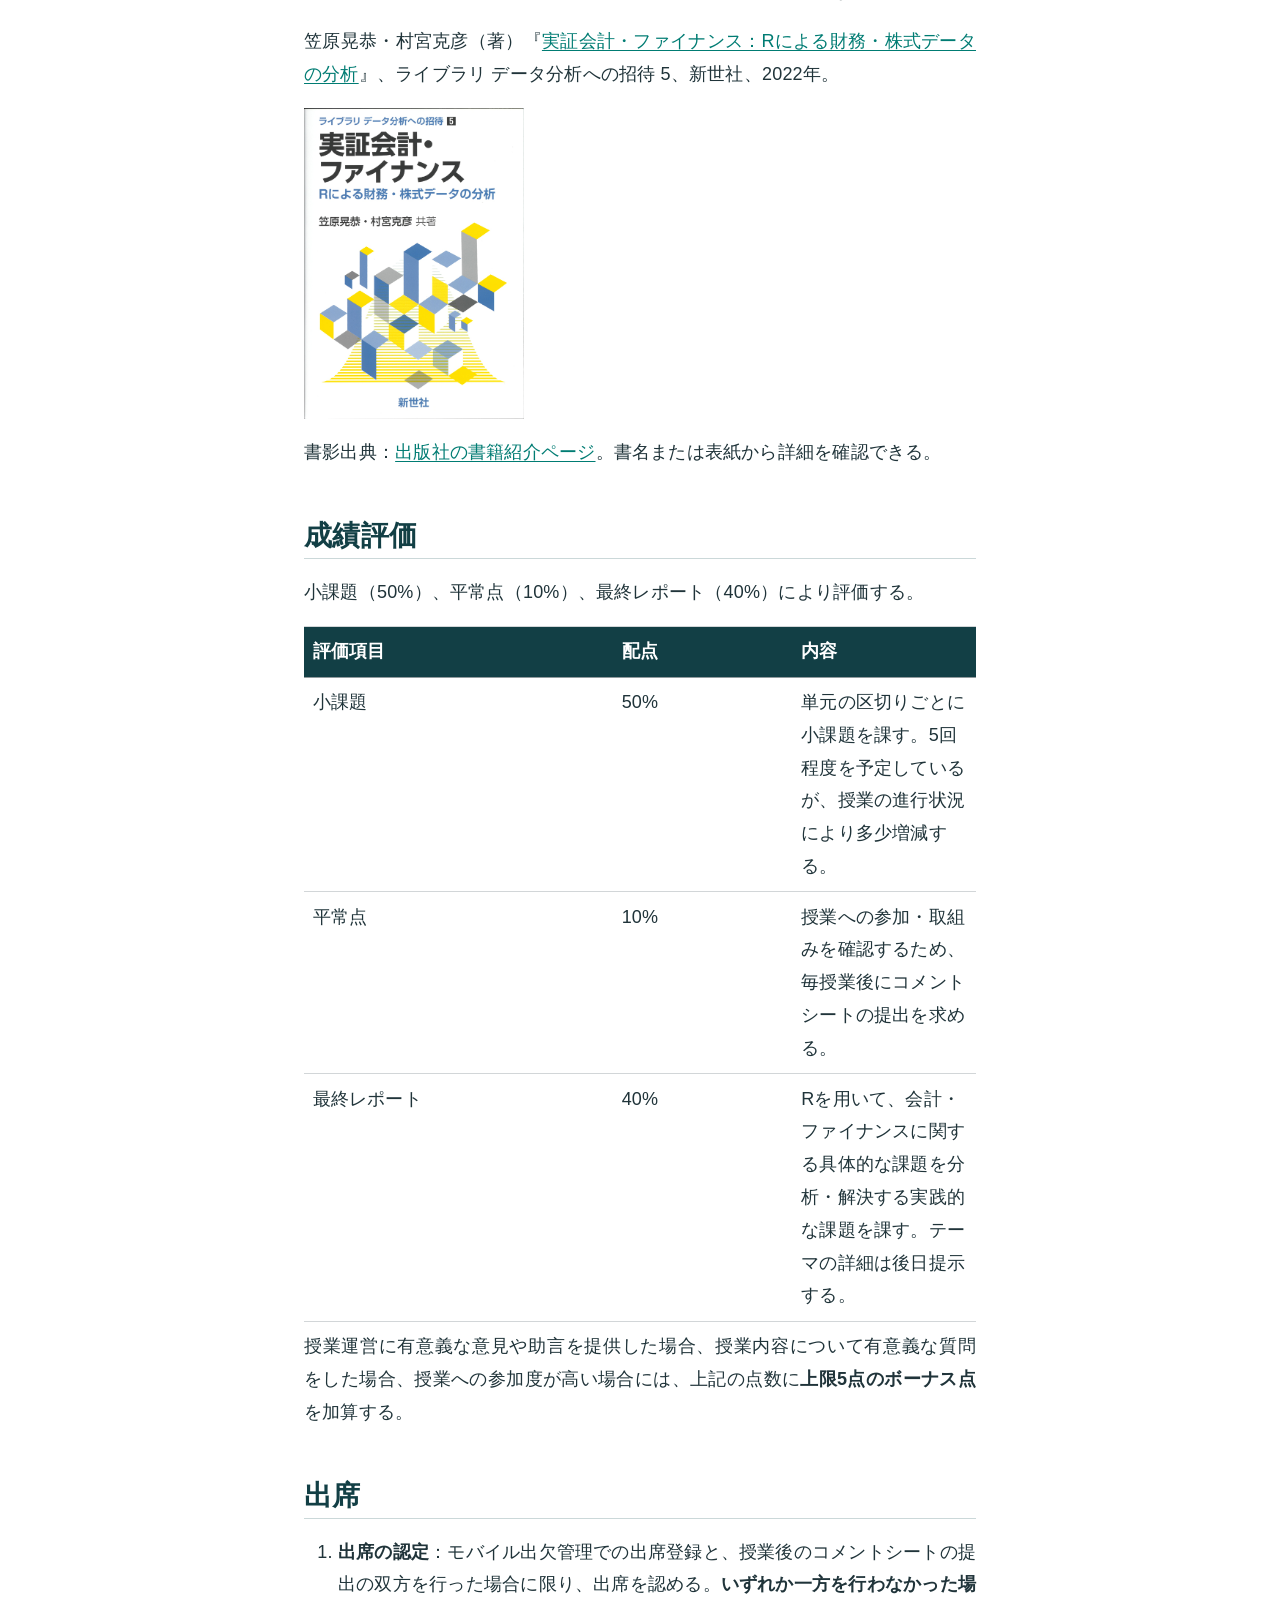
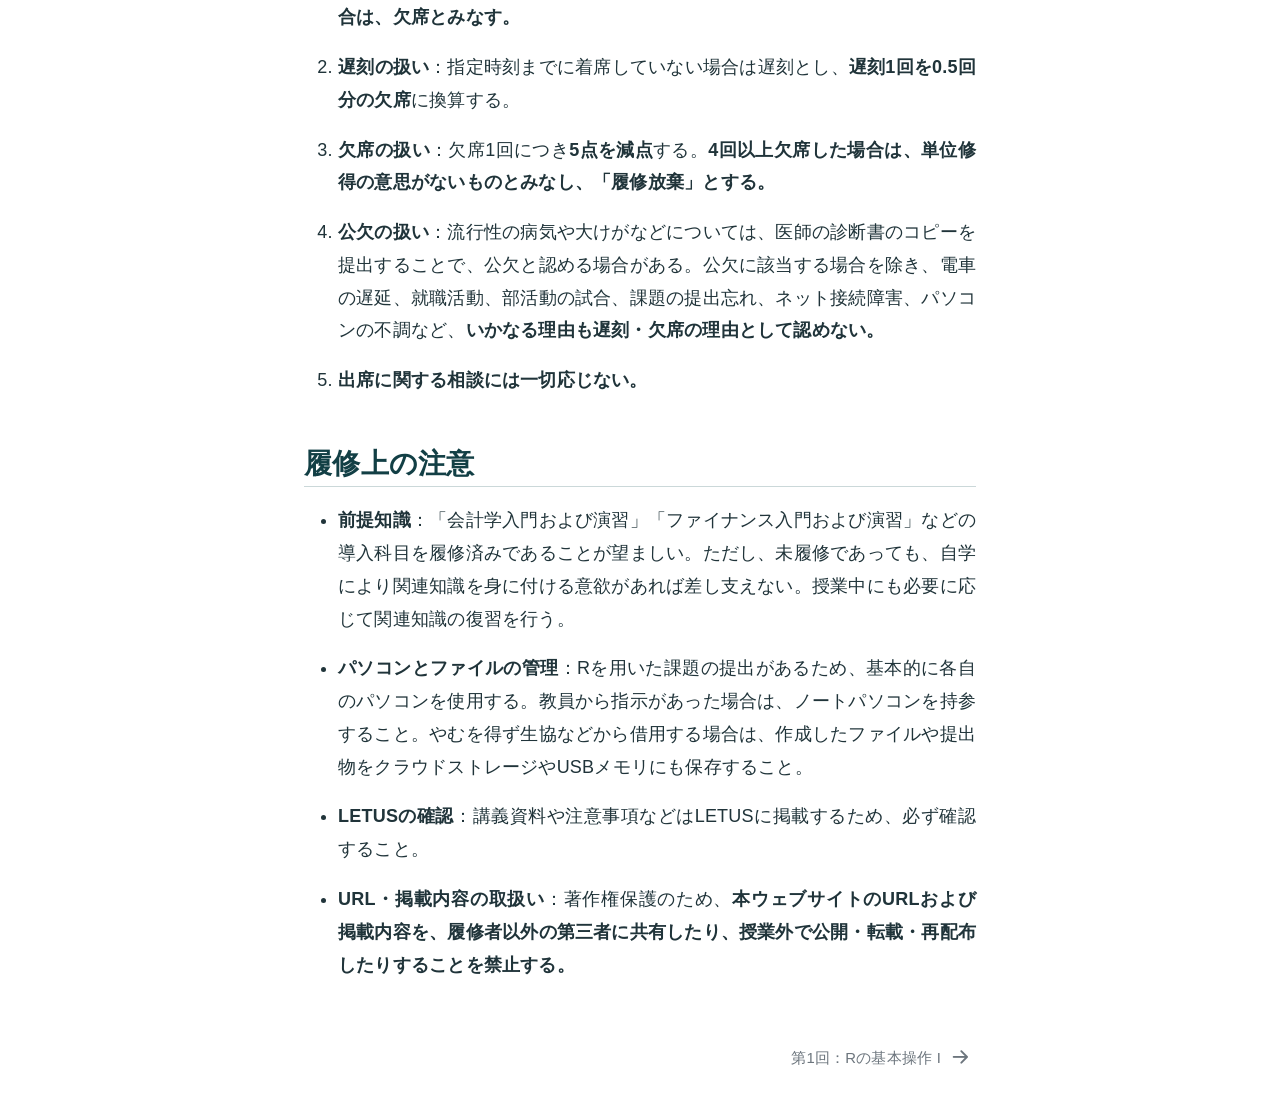
==== commit 7048f47a: "Publish lesson 7 financial data analysis and EDINET downloads" ====
--- a/index.html
+++ b/index.html
@@ -155,6 +155,12 @@
  <span class="menu-text">第6回：tidyverse流による財務・株式データ分析</span></a>
   </div>
 </li>
+        <li class="sidebar-item">
+  <div class="sidebar-item-container"> 
+  <a href="./lessons/07/index.html" class="sidebar-item-text sidebar-link">
+ <span class="menu-text">第7回：財務データ分析 I</span></a>
+  </div>
+</li>
     </ul>
     </div>
 </nav>
@@ -326,7 +332,7 @@
 <tr class="odd">
 <td style="text-align: center;">07</td>
 <td style="text-align: center;">10月23日</td>
-<td>財務データ分析 I</td>
+<td><a href="./lessons/07/index.html">財務データ分析 I</a></td>
 </tr>
 <tr class="even">
 <td style="text-align: center;">08</td>
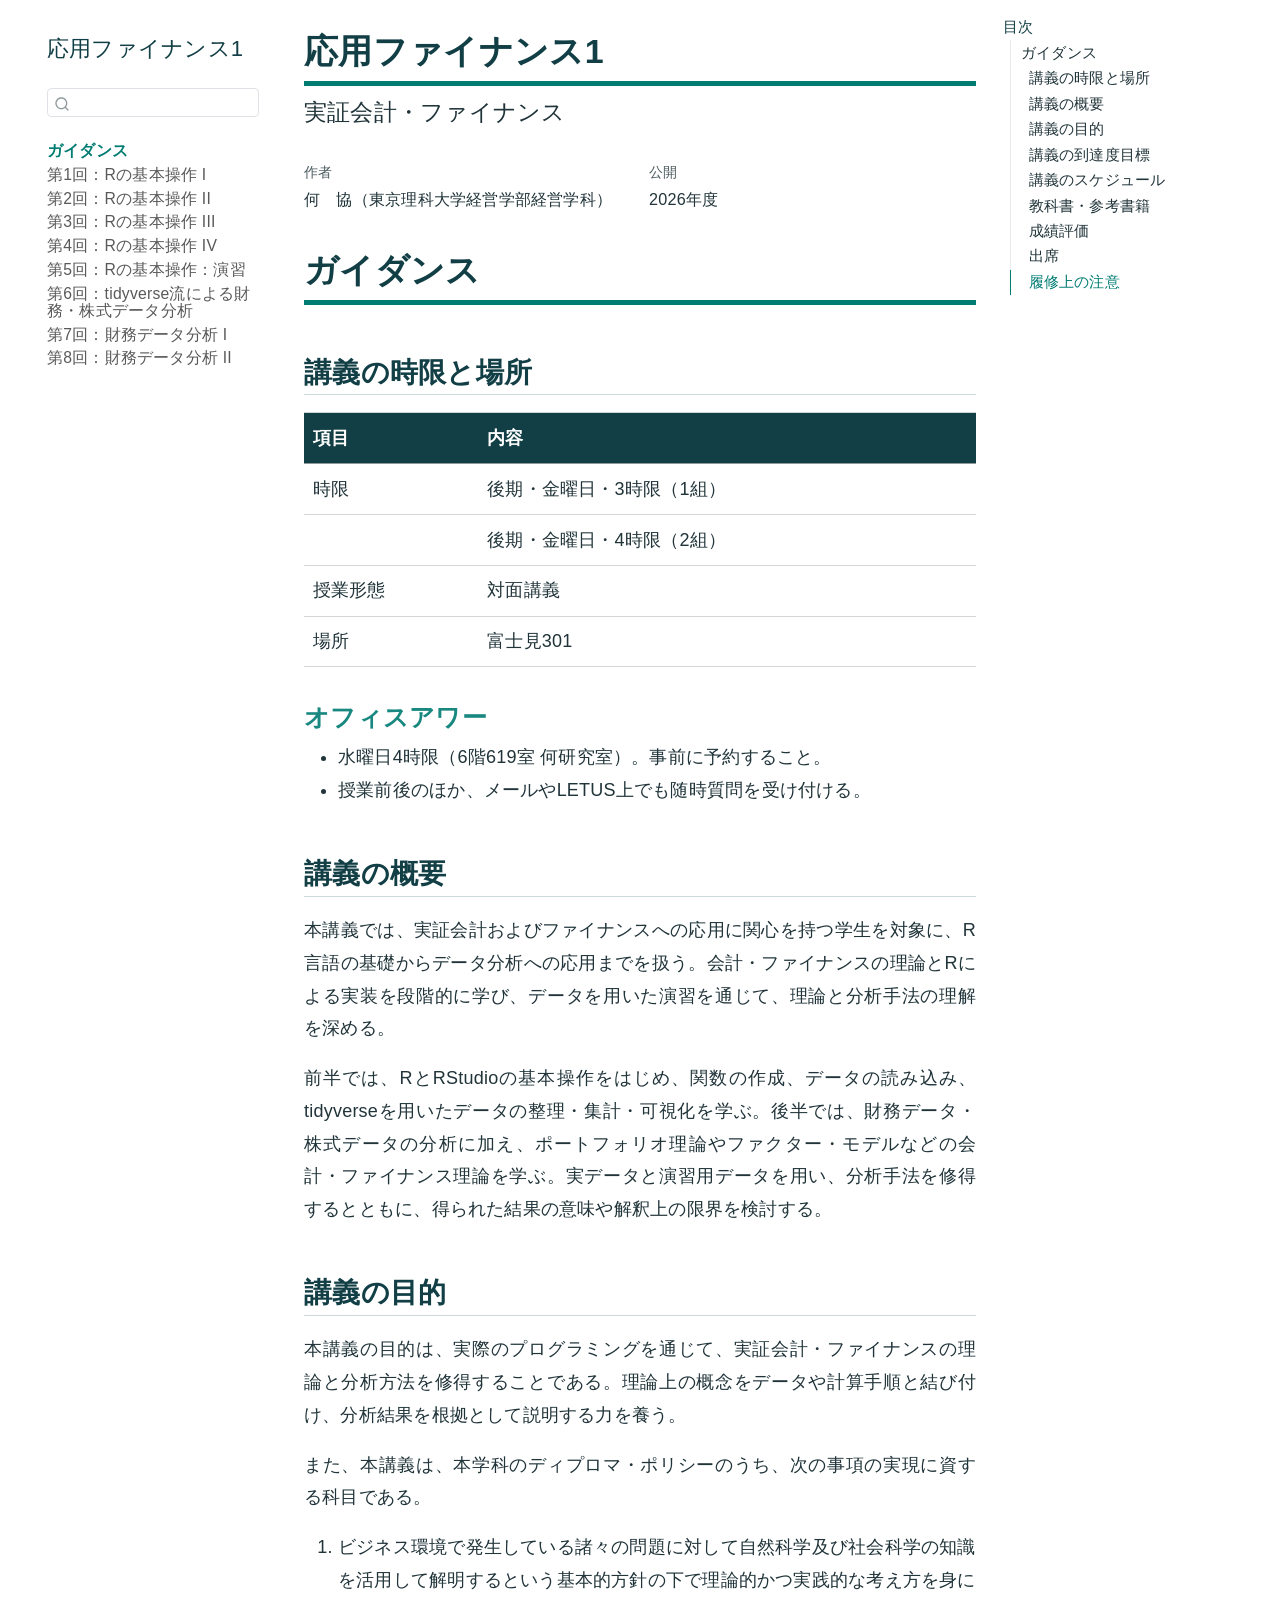
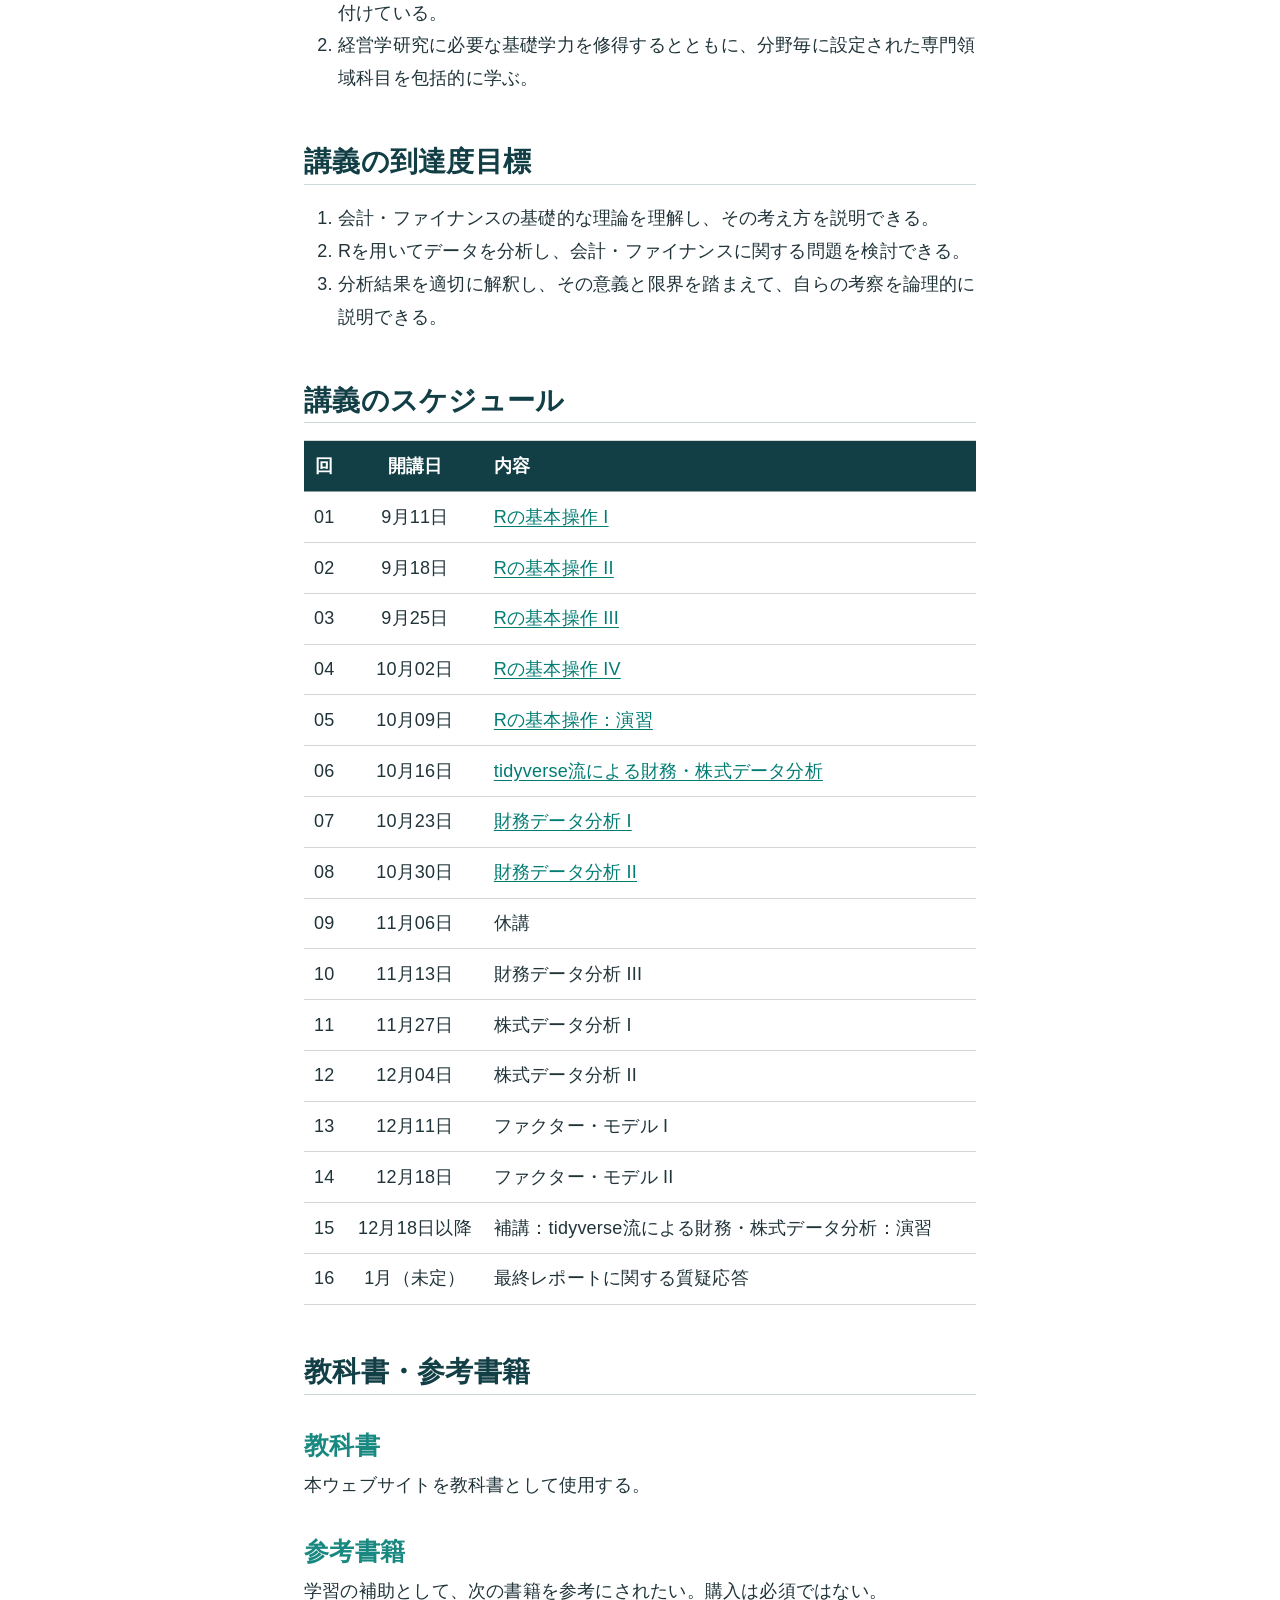
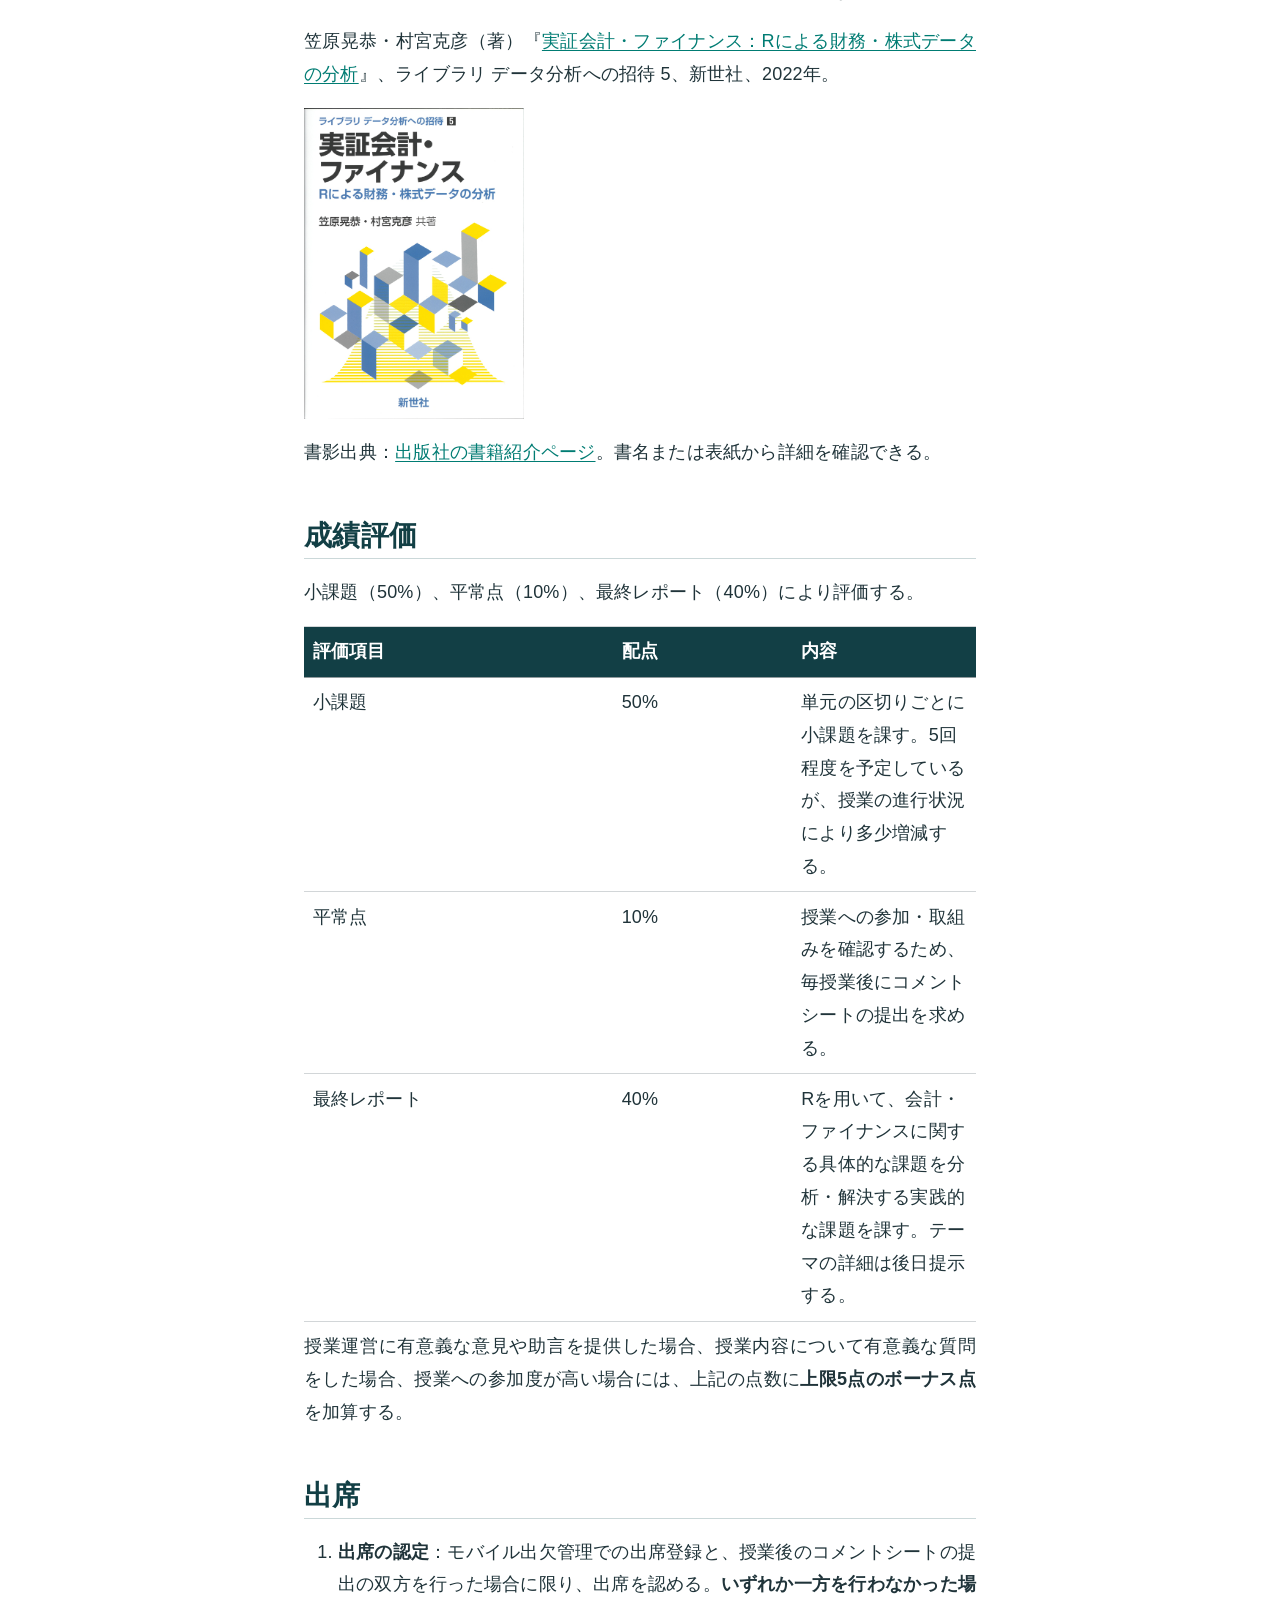
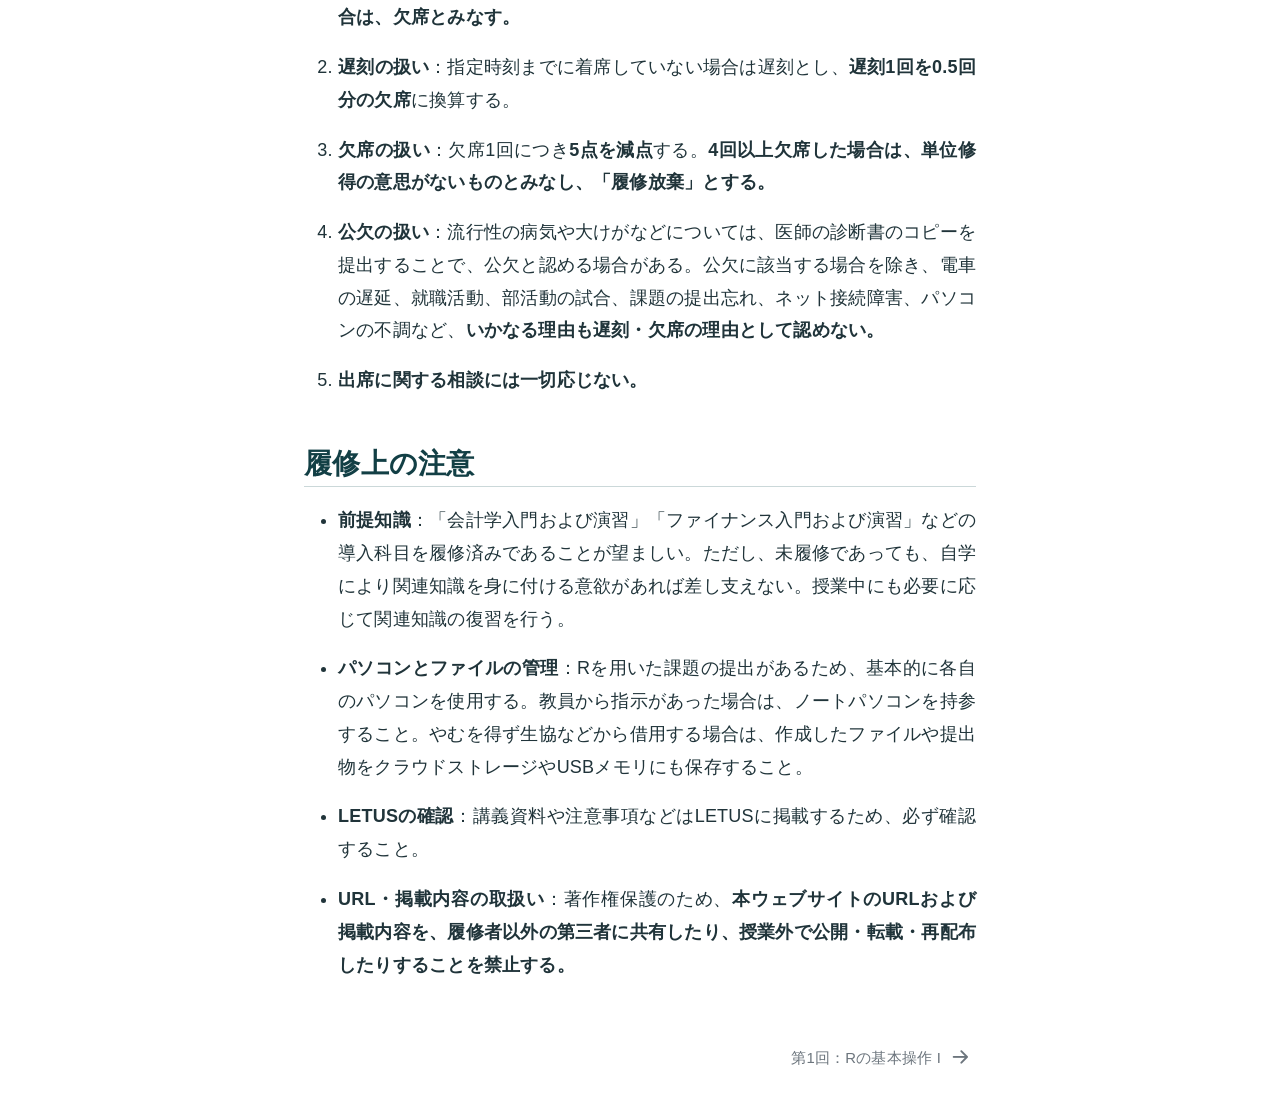
==== commit 525fc0a7: "Publish lesson 8 financial data analysis" ====
--- a/index.html
+++ b/index.html
@@ -161,6 +161,12 @@
  <span class="menu-text">第7回：財務データ分析 I</span></a>
   </div>
 </li>
+        <li class="sidebar-item">
+  <div class="sidebar-item-container"> 
+  <a href="./lessons/08/index.html" class="sidebar-item-text sidebar-link">
+ <span class="menu-text">第8回：財務データ分析 II</span></a>
+  </div>
+</li>
     </ul>
     </div>
 </nav>
@@ -337,7 +343,7 @@
 <tr class="even">
 <td style="text-align: center;">08</td>
 <td style="text-align: center;">10月30日</td>
-<td>財務データ分析 II</td>
+<td><a href="./lessons/08/index.html">財務データ分析 II</a></td>
 </tr>
 <tr class="odd">
 <td style="text-align: center;">09</td>
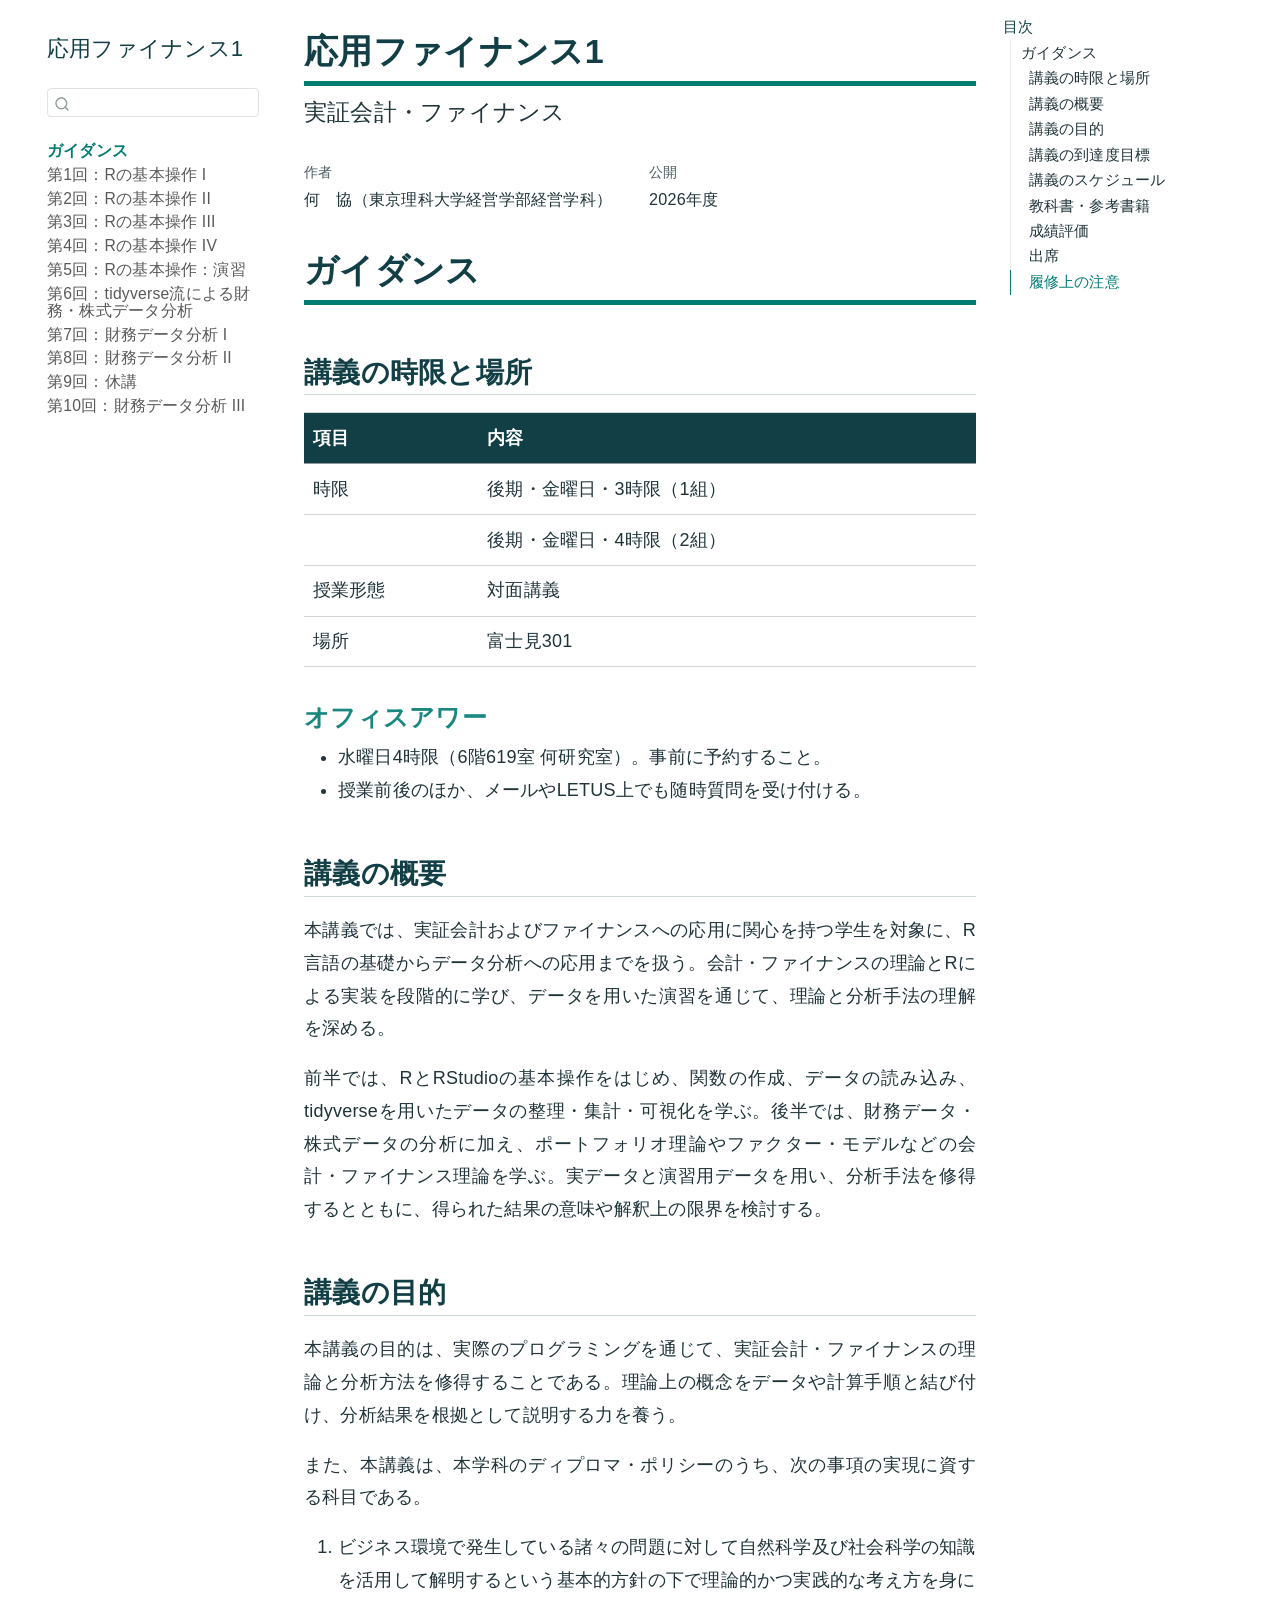
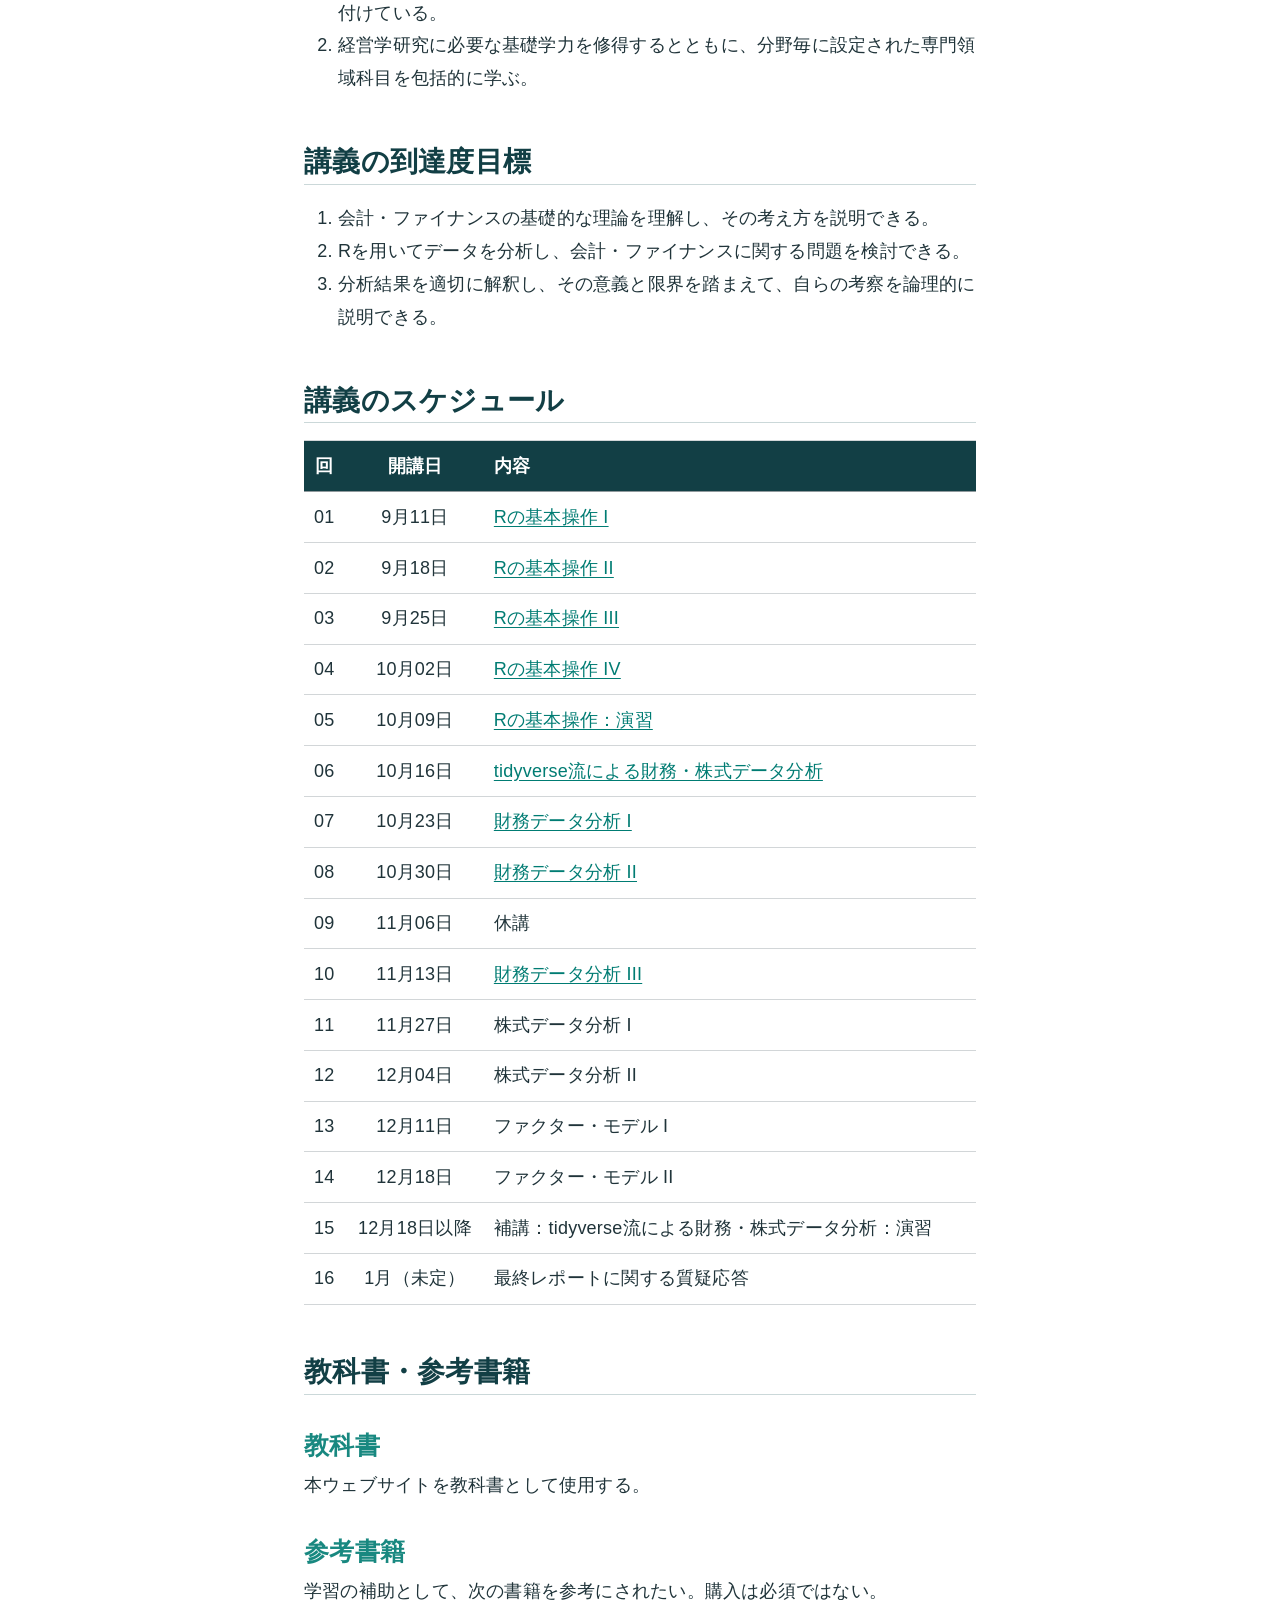
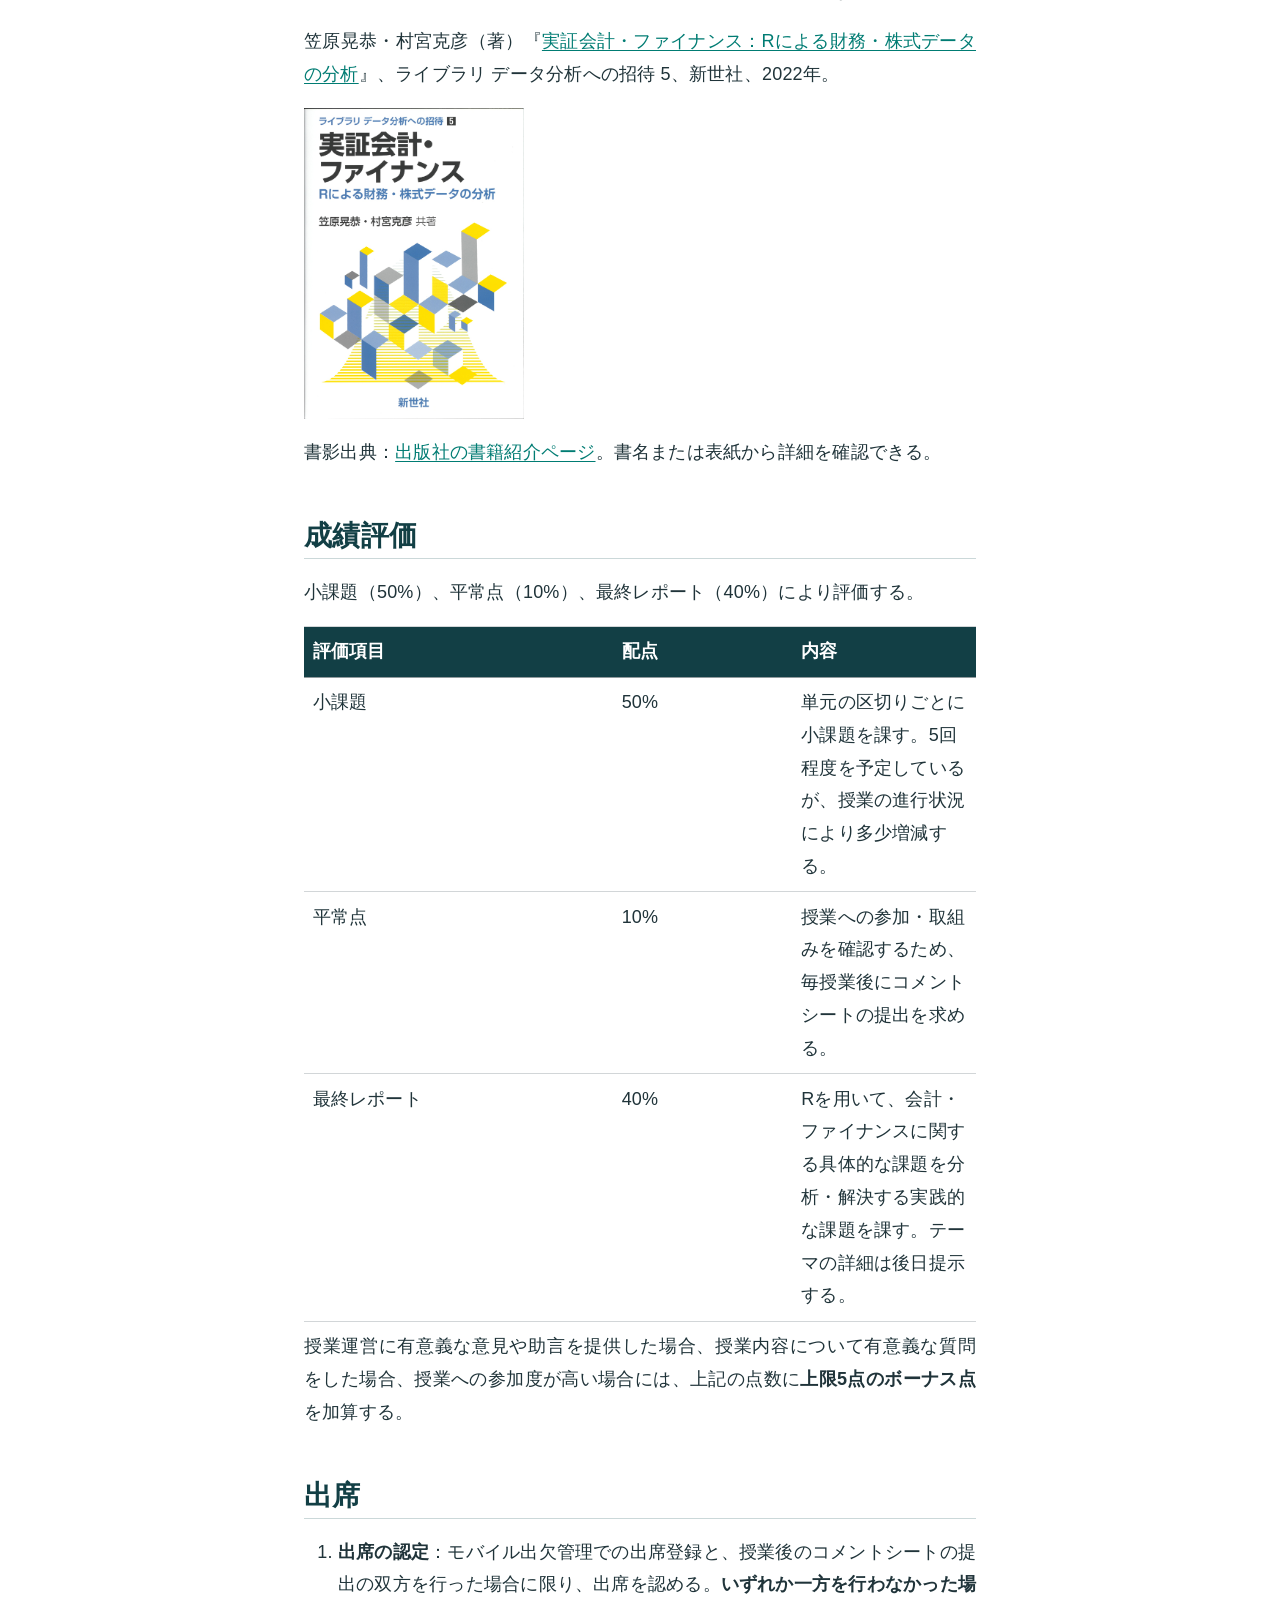
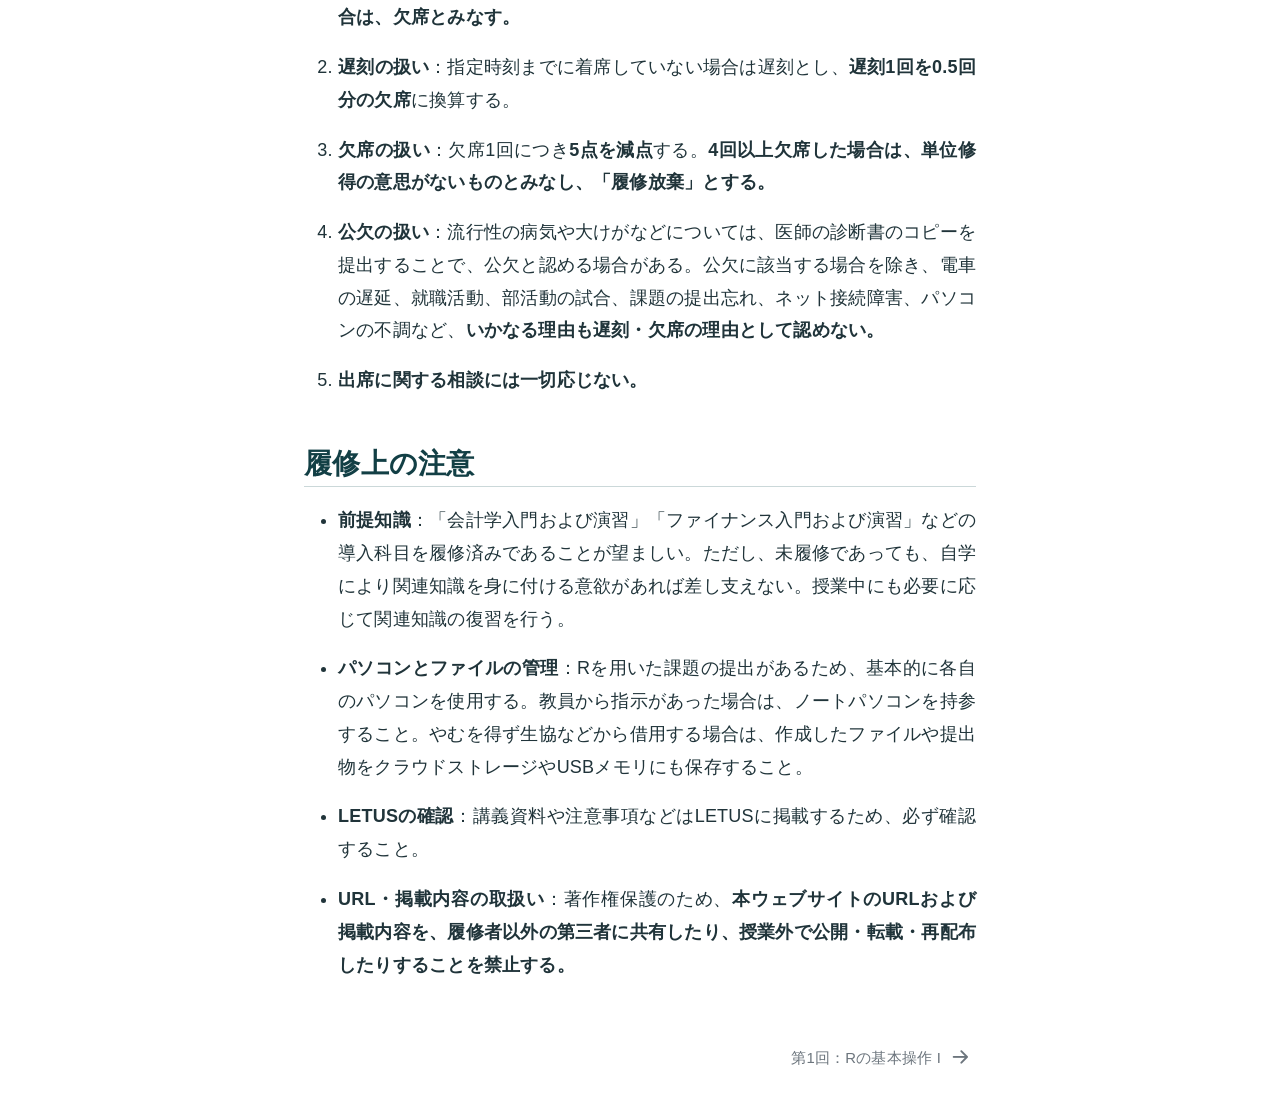
==== commit ac3b1138: "Publish course through lesson 10" ====
--- a/index.html
+++ b/index.html
@@ -47,7 +47,7 @@
 <link href="site_libs/quarto-html/quarto-syntax-highlighting-37294f0e61b532b0f7ebd5ccc0471b30.css" rel="stylesheet" id="quarto-text-highlighting-styles">
 <script src="site_libs/bootstrap/bootstrap.min.js"></script>
 <link href="site_libs/bootstrap/bootstrap-icons.css" rel="stylesheet">
-<link href="site_libs/bootstrap/bootstrap-c2e880a5cb14d7a116eba1e73095a7f8.min.css" rel="stylesheet" append-hash="true" id="quarto-bootstrap" data-mode="light">
+<link href="site_libs/bootstrap/bootstrap-2ca91016776c58decb83f80a962514dd.min.css" rel="stylesheet" append-hash="true" id="quarto-bootstrap" data-mode="light">
 <script id="quarto-search-options" type="application/json">{
   "location": "sidebar",
   "copy-button": false,
@@ -165,6 +165,18 @@
   <div class="sidebar-item-container"> 
   <a href="./lessons/08/index.html" class="sidebar-item-text sidebar-link">
  <span class="menu-text">第8回：財務データ分析 II</span></a>
+  </div>
+</li>
+        <li class="sidebar-item">
+  <div class="sidebar-item-container"> 
+  <a href="./lessons/09/index.html" class="sidebar-item-text sidebar-link">
+ <span class="menu-text">第9回：休講</span></a>
+  </div>
+</li>
+        <li class="sidebar-item">
+  <div class="sidebar-item-container"> 
+  <a href="./lessons/10/index.html" class="sidebar-item-text sidebar-link">
+ <span class="menu-text">第10回：財務データ分析 III</span></a>
   </div>
 </li>
     </ul>
@@ -353,7 +365,7 @@
 <tr class="even">
 <td style="text-align: center;">10</td>
 <td style="text-align: center;">11月13日</td>
-<td>財務データ分析 III</td>
+<td><a href="./lessons/10/index.html">財務データ分析 III</a></td>
 </tr>
 <tr class="odd">
 <td style="text-align: center;">11</td>
